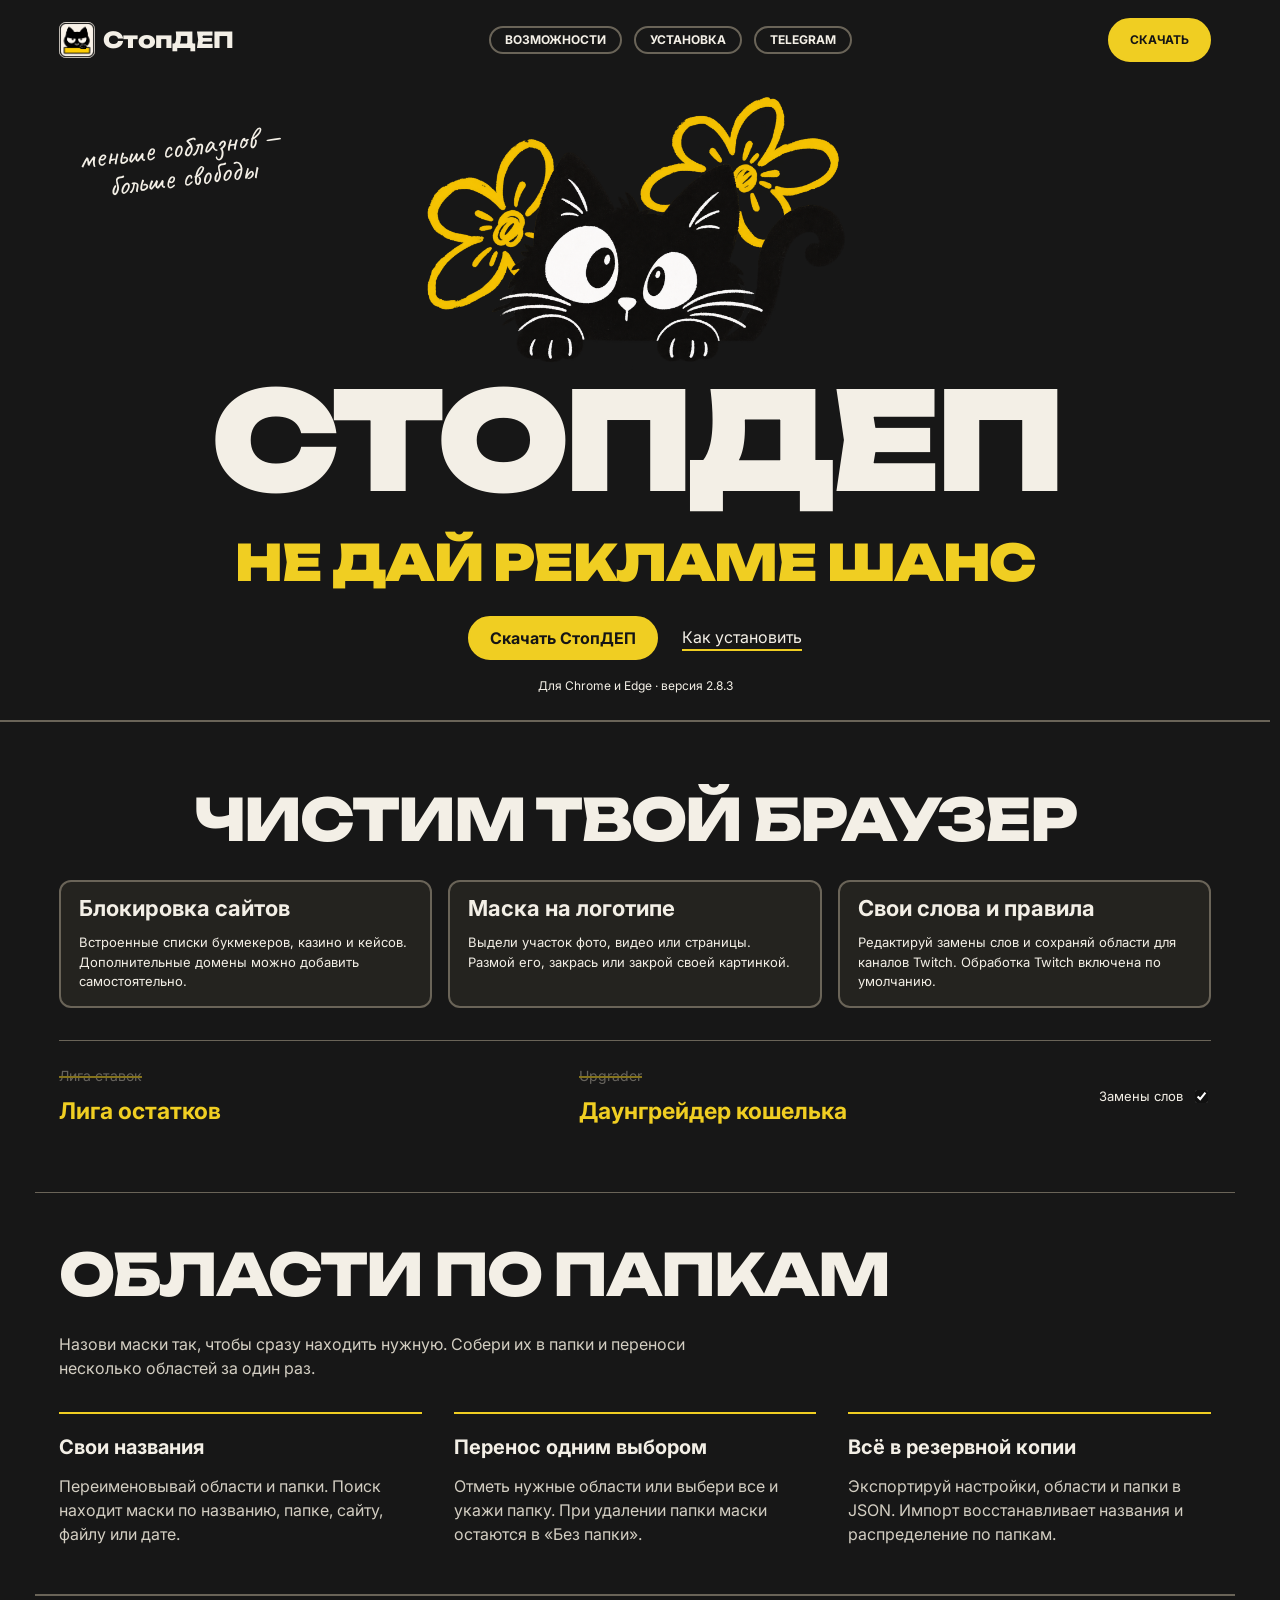
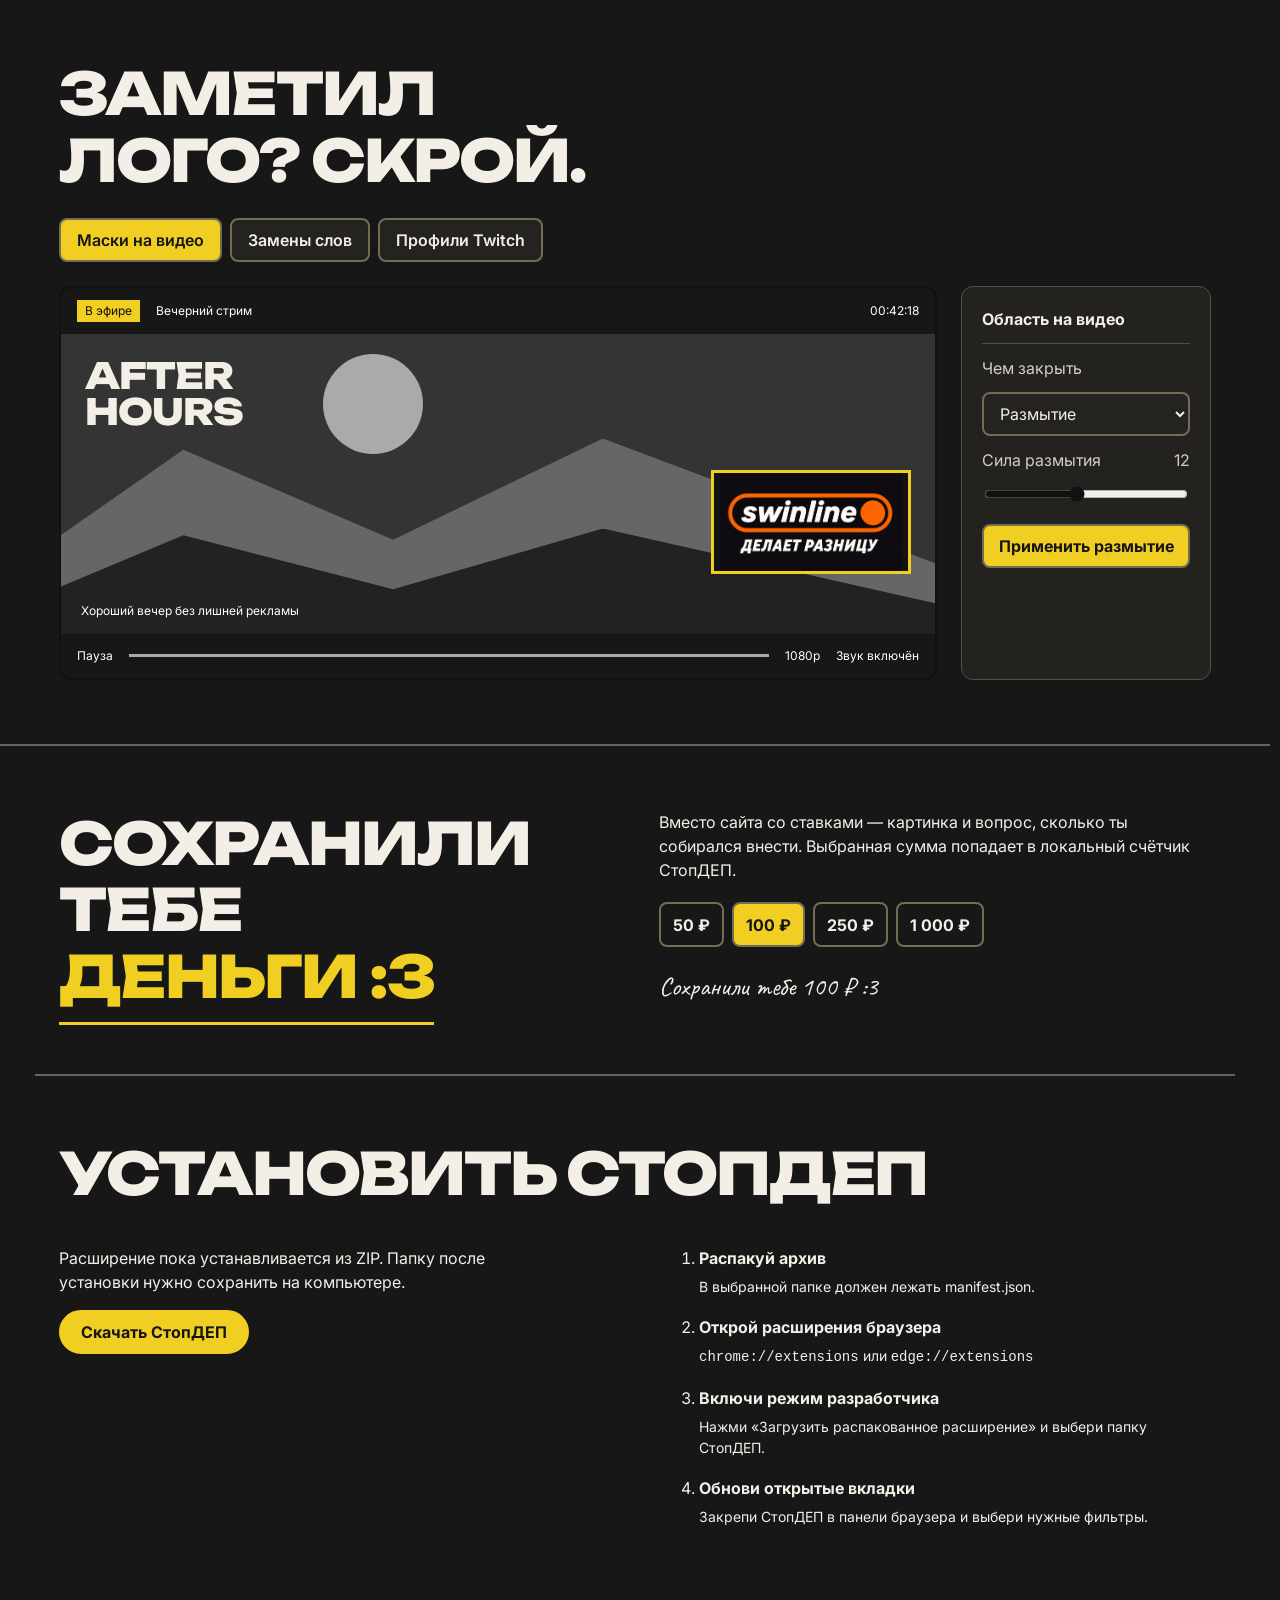
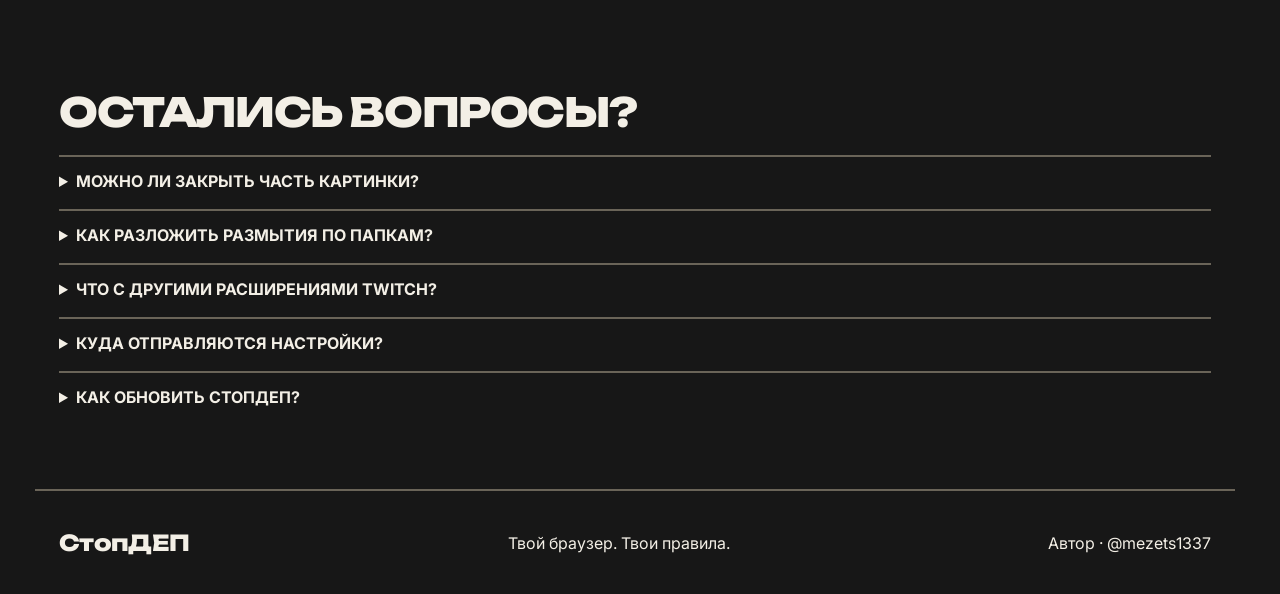
==== docs/index.html @ 5472a91a "Add files via upload" ====
<!doctype html><html lang="ru" data-type="software"><head><meta charset="utf-8"><meta name="viewport" content="width=device-width,initial-scale=1"><meta name="page-type" content="software"><meta name="site-kind" content="software"><meta name="description" content="СтопДЕП блокирует сайты букмекеров и казино, скрывает рекламу и позволяет закрыть логотип внутри фото или видео."><meta name="theme-color" content="#171717"><title>СтопДЕП — блокировка букмекеров, казино и рекламы</title><link rel="icon" href="icon.png"><link rel="stylesheet" href="style.css"><link href="https://fonts.googleapis.com/css2?family=Unbounded:wght@700;800;900&family=Caveat:wght@500;700&family=Inter:wght@400;500;600&display=swap" rel="stylesheet"><link rel="stylesheet" href="enhancements.css"><meta name="robots" content="index,follow,max-image-preview:large"><meta property="og:type" content="website"><meta property="og:locale" content="ru_RU"><meta property="og:title" content="СтопДЕП — убери букмекеров из браузера"><meta property="og:description" content="Блокировка сайтов казино и кейсов, маски на рекламе и замены слов. Расширение для Chrome и Edge."><meta name="twitter:card" content="summary"><meta name="twitter:title" content="СтопДЕП"><meta name="twitter:description" content="Блокировка азартных сайтов и рекламы в браузере"></head><body>
<a class="skip" href="#main">К содержимому</a><header class="wrap"><a class="brand" href="#"><img src="icon.png" width="36" height="36" alt="">СтопДЕП</a><nav aria-label="Навигация"><a href="#features">Возможности</a><a href="#install">Установка</a><a href="https://t.me/mezets1337">Telegram</a></nav><a class="button small" href="StopDEP.zip" download>Скачать</a></header>
<main id="main"><section class="hero wrap" data-enter><div class="hand-note">меньше соблазнов —<br>больше свободы</div><img class="cat-art" src="cat.png" alt="Чёрный кот с жёлтыми цветами" width="480" height="290"><div class="hero-copy"><h1>СтопДЕП<span>Не дай рекламе шанс</span></h1><p>Букмекеры, казино и кейсы. СтопДЕП блокирует сайты и помогает закрыть рекламу там, где ты смотришь и читаешь.</p><div class="actions"><a class="button" href="StopDEP.zip" download>Скачать СтопДЕП</a><a class="text-link" href="#install">Как установить</a></div><small>Для Chrome и Edge · версия 2.8.3</small></div><div class="demo"><div class="browser-bar"><span></span><span></span><span></span><p>Твой браузер</p></div><div class="demo-content"><div class="demo-nav">Трансляция <span>Чат</span></div><div class="stream"><div class="play-scene"><span class="live">В эфире</span><div class="scene-type">ТВОЙ<br>СТРИМ.</div><button id="ad" class="ad" aria-label="Закрыть рекламный логотип"><span>BET</span><small>Бонус к депозиту</small></button><div class="mask" id="mask" hidden>Закрыто СтопДЕП</div></div></div><div class="demo-tools"><span id="demoStatus" role="status">Нажми на рекламу в примере</span><button id="reset">Сбросить</button></div><div class="extension"><img src="icon.png" alt="" width="28" height="28"><div><b>СтопДЕП</b><small>Фото, видео и страницы</small></div><span class="enabled">Включён</span></div></div></div></section>
<section id="features" class="features"><div class="wrap"><h2>Чистим твой браузер</h2><div class="feature-layout"><div class="feature-visual"><div class="replace-line"><s>Лига ставок</s><strong>Лига остатков</strong></div><div class="replace-line"><s>Upgrader</s><strong>Даунгрейдер кошелька</strong></div><label class="toggle-row">Замены слов <input type="checkbox" id="wordToggle" checked aria-label="Включить пример замен"></label></div><div class="feature-list"><article><h3>Блокировка сайтов</h3><p>Встроенные списки букмекеров, казино и кейсов. Дополнительные домены можно добавить самостоятельно.</p></article><article><h3>Маска на логотипе</h3><p>Выдели участок фото, видео или страницы. Размой его, закрась или закрой своей картинкой.</p></article><article><h3>Свои слова и правила</h3><p>Редактируй замены слов и сохраняй области для каналов Twitch. Обработка Twitch включена по умолчанию.</p></article></div></div></div></section>
<section class="area-organization wrap"><h2>Области по папкам</h2><p class="organization-intro">Назови маски так, чтобы сразу находить нужную. Собери их в папки и переноси несколько областей за один раз.</p><div class="organization-grid"><article><h3>Свои названия</h3><p>Переименовывай области и папки. Поиск находит маски по названию, папке, сайту, файлу или дате.</p></article><article><h3>Перенос одним выбором</h3><p>Отметь нужные области или выбери все и укажи папку. При удалении папки маски остаются в «Без папки».</p></article><article><h3>Всё в резервной копии</h3><p>Экспортируй настройки, области и папки в JSON. Импорт восстанавливает названия и распределение по папкам.</p></article></div></section>
<section id="try" class="playground wrap"><h2>Заметил лого? Скрой.</h2><div class="play-tabs" aria-label="Демонстрации"><button data-view="area" aria-pressed="true">Маски на видео</button><button data-view="words" aria-pressed="false">Замены слов</button><button data-view="profiles" aria-pressed="false">Профили Twitch</button></div><div id="areaView" class="play-view"><div class="studio"><div class="player-shell"><div class="player-top"><span class="live">В эфире</span><span>Вечерний стрим</span><span class="player-clock">00:42:18</span></div><div class="sample-video"><div class="game-scene"><div class="game-sun"></div><div class="game-ridge"></div><div class="game-ridge near"></div><span class="game-title">AFTER<br>HOURS</span></div><div id="sampleSponsor" aria-label="Пример рекламного баннера"></div><div class="video-caption">Хороший вечер без лишней рекламы</div></div><div class="player-bottom"><span>Пауза</span><div></div><span>1080p</span><span>Звук включён</span></div></div><aside class="mask-panel"><div class="panel-heading"><img src="icon.png" width="28" height="28" alt=""><strong>Область на видео</strong></div><label for="maskMode">Чем закрыть</label><select id="maskMode"><option value="blur">Размытие</option><option value="solid">Заливка</option><option value="image">Картинка СтопДЕП</option></select><label class="power-label" for="blurPower">Сила размытия<output id="powerNumber">12</output></label><input id="blurPower" type="range" min="2" max="24" value="12"><button id="applyMask" type="button">Применить размытие</button></aside></div></div><div id="wordsView" class="play-view" hidden><div class="word-editor"><img class="side-pet side-cat" src="wet-cat.png" alt="" loading="lazy"><div><label for="wordInput">Текст на странице</label><textarea id="wordInput" rows="4">Лига ставок и Upgrader предлагают бонус к депозиту.</textarea></div><div><label for="wordResult">После включения СтопДЕП</label><output id="wordResult"></output></div></div></div><div id="profilesView" class="play-view" hidden><div class="profile-layout"><img class="side-pet side-dog" src="suit-dog.png" alt="" loading="lazy"><div><p class="profile-label">Выбери канал</p><div class="channel-buttons"><button data-channel="one" aria-pressed="true"><img class="avatar" src="bu5terenko.png" alt=""><span>bu5terenko<small>Реклама слева</small></span></button><button data-channel="two" aria-pressed="false"><img class="avatar second" src="sasich.png" alt=""><span>sasich<small>Реклама справа</small></span></button></div><label class="profile-toggle">Закрывать рекламу<input id="profileEnabled" type="checkbox"></label><p id="profileFeedback" role="status"></p></div><div class="profile-player"><div class="player-top"><span class="live">В эфире</span><strong id="profileName">bu5terenko</strong></div><div class="profile-scene"><div class="game-scene"><div class="game-sun"></div><div class="game-ridge"></div><div class="game-ridge near"></div></div><div id="profileAd" aria-label="Пример рекламного баннера"></div><span id="profileCover">Закрыто СтопДЕП</span></div></div></div></div></section><section class="statement"><div class="wrap"><h2>Сохранили тебе<br><span>деньги :3</span></h2><p>Вместо сайта со ставками — картинка и вопрос, сколько ты собирался внести. Выбранная сумма попадает в локальный счётчик СтопДЕП.</p><div class="amounts" aria-label="Пример суммы"><button data-amount="50">50 ₽</button><button data-amount="100">100 ₽</button><button data-amount="250">250 ₽</button><button data-amount="1000">1 000 ₽</button></div><output id="amountOutput" aria-live="polite">Попробуй выбрать сумму</output></div></section>
<section id="install" class="install wrap"><h2>Установить СтопДЕП</h2><div class="install-grid"><div><p>Расширение пока устанавливается из ZIP. Папку после установки нужно сохранить на компьютере.</p><a class="button" href="StopDEP.zip" download>Скачать СтопДЕП</a></div><ol><li><strong>Распакуй архив</strong><p>В выбранной папке должен лежать manifest.json.</p></li><li><strong>Открой расширения браузера</strong><p><code>chrome://extensions</code> или <code>edge://extensions</code></p></li><li><strong>Включи режим разработчика</strong><p>Нажми «Загрузить распакованное расширение» и выбери папку СтопДЕП.</p></li><li><strong>Обнови открытые вкладки</strong><p>Закрепи СтопДЕП в панели браузера и выбери нужные фильтры.</p></li></ol></div></section>
<section class="faq wrap"><h2>Остались вопросы?</h2><details><summary>Можно ли закрыть часть картинки?</summary><p>Да. Выбери файл в «Загруженных изображениях» или выдели область прямо на странице.</p></details><details><summary>Как разложить размытия по папкам?</summary><p>Во вкладке «Области» создай папку. Отметь маски и выбери её в «Переместить выбранные…». Для одной области можно выбрать папку прямо в её карточке. Названия областей редактируются там же.</p></details><details><summary>Что с другими расширениями Twitch?</summary><p>Обработка Twitch включена по умолчанию. Если ты уже отключал её, твой выбор сохранится. Переключатель находится в настройках. Для поиска конфликтов есть диагностика.</p></details><details><summary>Куда отправляются настройки?</summary><p>Маски и параметры хранятся в профиле браузера. Картинки на странице блокировки загружаются из Pinterest и зависят от его доступности.</p></details><details><summary>Как обновить СтопДЕП?</summary><p>Замени файлы в той же папке, нажми «Обновить» на карточке расширения и перезагрузи вкладки.</p></details></section></main><footer class="wrap"><a class="brand" href="#">СтопДЕП</a><p>Твой браузер. Твои правила.</p><a href="https://t.me/mezets1337">Автор · @mezets1337</a></footer><script src="main.js"></script><script src="enhancements.js"></script><script src="entrance.js"></script></body></html>
---- docs/style.css ----
:root{--paper:#f6f3ed;--black:#111;--yellow:#f5ce00}*{box-sizing:border-box}html{scroll-behavior:smooth}body{margin:0;background:var(--paper);color:var(--black);font:16px/1.5 Inter,Arial,sans-serif}.wrap{width:min(1160px,calc(100% - 64px));margin:auto}a{color:inherit;text-decoration:none}button,input,select,textarea{font:inherit}header{height:80px;display:flex;justify-content:space-between;align-items:center;gap:20px}.brand{font-size:25px;font-weight:900;display:flex;align-items:center;gap:8px}.brand img{display:none}.brand::before{content:"✳";font-size:36px}nav{display:flex;gap:12px}nav a,.small{border:2px solid #111;border-radius:40px;padding:3px 14px;text-transform:uppercase;font-size:12px;font-weight:700}.button{display:inline-flex;align-items:center;justify-content:center;min-height:44px;background:#111;color:var(--paper);padding:8px 20px;border:2px solid #111;border-radius:30px;font-weight:700}.button:hover{background:var(--yellow);color:#111}.hero{display:block;position:relative;text-align:center;padding:0 0 24px;min-height:0}.hero-copy{display:contents}.hero-copy>p{display:none}.hero h1{font:400 clamp(74px,14vw,174px)/.86 "Unbounded",sans-serif;letter-spacing:-.06em;margin:0;text-transform:uppercase}.hero h1 br{display:none}.hero h1 span{display:block;font-size:clamp(27px,5.4vw,66px);line-height:1.15;letter-spacing:-.05em;margin-top:8px}.cat-art{display:block;width:480px;max-width:70%;height:290px;object-fit:contain;margin:0 auto -8px}.hand-note{position:absolute;left:3%;top:52px;font-family:"Caveat",cursive;font-size:30px;line-height:1;transform:rotate(-7deg);width:220px}.hero .actions{display:flex;justify-content:center;gap:24px;align-items:center;margin:24px 0 12px}.hero small{font-size:12px}.text-link{border-bottom:2px solid #111}.demo{display:none}h2{font:400 clamp(36px,6vw,72px)/1 "Unbounded",sans-serif;letter-spacing:-.045em;margin:0;text-transform:uppercase}h3{margin:0 0 8px;font-size:22px}.features{border-top:2px solid #111;padding:32px 0 40px}.features h2{text-align:center}.features h2 br{display:none}.feature-layout{display:flex;flex-direction:column-reverse;gap:32px;margin-top:28px}.feature-list{display:flex;gap:16px;width:100%;justify-content:center}.feature-list article{border:2px solid #111;border-radius:12px;padding:10px 18px;flex:1;transform:rotate(-2deg)}.feature-list article:nth-child(2){transform:rotate(2deg)}.feature-list p{font-size:13px;margin:4px 0}.feature-visual{width:100%;display:flex;align-items:center;gap:24px;border-top:1px solid #111;padding-top:24px}.replace-line{display:flex;flex-direction:column;gap:8px;flex:1}.replace-line s{font-size:14px}.replace-line strong{font-size:23px;font-weight:700}.toggle-row{font-size:13px;display:flex;align-items:center;gap:8px}input{accent-color:#111}.playground{border-top:2px solid #111;padding-block:40px}.playground>h2{max-width:900px}.play-tabs{display:flex;gap:8px;margin:24px 0}.play-tabs button{border:2px solid #111;background:transparent;border-radius:8px;padding:8px 16px;min-height:44px;font-weight:600;cursor:pointer}.play-tabs button[aria-pressed=true]{background:var(--yellow)}.studio{display:grid;grid-template-columns:1fr 250px;gap:24px}.player-shell,.profile-player{border:2px solid #111;border-radius:12px;overflow:hidden;background:#171717;color:white}.player-top,.player-bottom{padding:12px 16px;display:flex;gap:16px;align-items:center;font-size:12px}.live{background:var(--yellow);color:#111;padding:2px 8px}.player-clock{margin-left:auto}.sample-video,.profile-scene{position:relative;isolation:isolate;height:300px;overflow:hidden;background:#555}.game-scene{position:absolute;inset:0;background:#343434;overflow:hidden}.game-sun{width:100px;height:100px;background:#aaa;position:absolute;left:30%;top:20px;border-radius:50%}.game-ridge{position:absolute;inset:35% -10% -10%;background:#666;clip-path:polygon(0 70%,20% 5%,40% 45%,60% 0,100% 70%,100% 100%,0 100%)}.game-ridge.near{inset:65% -10% -10%;background:#222}.game-title{position:absolute;left:24px;top:24px;font:36px/1 "Unbounded";color:white}.video-caption{position:absolute;bottom:14px;left:20px;font-size:12px}.sample-video #sampleSponsor{position:absolute;right:24px;bottom:60px;width:160px;height:76px;display:grid;place-content:center;text-align:center;background:#eee;color:#111;border:3px solid var(--yellow);font-size:25px;font-weight:700}.sample-video #sampleSponsor span,#profileAd span{display:block;font-size:10px}.sample-video #sampleSponsor.masked-blur{filter:blur(var(--power))}.sample-video #sampleSponsor.masked-solid{background:#171717;color:transparent}.sample-video #sampleSponsor.masked-image{background:#f6f3ed url('cat.png') center/contain no-repeat;color:transparent}.player-bottom div{height:3px;flex:1;background:#aaa}.mask-panel{display:flex;flex-direction:column;gap:12px;align-self:center}.panel-heading{display:flex;gap:8px;align-items:center}.panel-heading img{display:none}.mask-panel button,.mask-panel select,#channelDemo{border:2px solid #111;border-radius:8px;background:transparent;padding:8px 12px;min-height:44px}.mask-panel #applyMask{background:var(--yellow);font-weight:700}.power-label{display:flex;justify-content:space-between}#maskFeedback{font-size:12px}.word-editor,.profile-layout{display:grid;grid-template-columns:1fr 1fr;gap:32px}.word-editor textarea{display:block;width:100%;margin-top:12px;min-height:160px;background:transparent;border:2px solid #111;border-radius:8px;padding:16px}.word-editor output{display:block;font-size:26px;font-weight:600;padding-top:12px}.channel-buttons{display:grid;gap:8px}.channel-buttons button{display:flex;gap:12px;align-items:center;text-align:left;border:2px solid #111;background:transparent;border-radius:8px;padding:12px;cursor:pointer}.channel-buttons button[aria-pressed=true]{background:var(--yellow)}.channel-buttons small{display:block}.avatar{background:#111;color:white;padding:8px;border-radius:50%}.profile-toggle{display:flex;gap:16px;align-items:center;margin-top:16px}.profile-scene #profileCover,.profile-scene #profileAd{position:absolute;top:130px;left:24px;padding:16px;background:#eee;color:#111;width:150px;height:76px;display:grid;place-content:center;text-align:center;border:2px solid var(--yellow)}.profile-scene #profileCover.right,.profile-scene #profileAd.right{left:calc(100% - 174px)}.statement{padding:40px 0;border-top:2px solid #111}.statement .wrap{display:grid;grid-template-columns:1fr 1fr;gap:20px 48px}.statement h2{grid-row:span 3}.statement h2 span{text-decoration:underline;text-decoration-color:var(--yellow);text-decoration-thickness:8px;text-underline-offset:8px}.statement p{margin:0}.amounts{display:flex;gap:8px;flex-wrap:wrap}.amounts button{background:transparent;border:2px solid #111;border-radius:8px;padding:6px 12px;min-height:44px;font-weight:700;cursor:pointer}.amounts button[aria-pressed=true]{background:var(--yellow)}#amountOutput{font-family:"Caveat",cursive;font-size:26px}.install{padding-block:48px;border-top:2px solid #111}.install-grid{display:grid;grid-template-columns:1fr 1fr;gap:48px;margin-top:24px}.install-grid p{max-width:450px}.install-grid li{padding-bottom:12px}.install-grid li p{font-size:14px;margin:6px 0}.faq{padding:32px 0}.faq h2{margin-bottom:20px;font-size:36px}details{border-top:2px solid #111;padding:12px 0}summary{font-weight:700;text-transform:uppercase;cursor:pointer;min-height:28px}details p{max-width:780px}footer{border-top:2px solid #111;display:flex;align-items:center;justify-content:space-between;padding-block:24px;gap:16px}.skip{position:absolute;top:-100px;left:20px;background:#111;color:white;padding:12px;z-index:5}.skip:focus{top:12px}:focus-visible{outline:3px solid #ae7400;outline-offset:4px}[hidden]{display:none!important}a,button{transition:background-color .16s,transform .16s}button:hover{transform:translateY(-2px)}.cat-art{animation:cat-enter .65s ease-out}@keyframes cat-enter{from{transform:translateY(15px);opacity:.4}to{transform:none;opacity:1}}@media(max-width:760px){.wrap{width:calc(100% - 32px)}header{height:70px}.brand{font-size:20px}nav{display:none}.cat-art{height:210px;max-width:95%;width:350px}.hand-note{font-size:19px;left:0;top:18px;width:100px}.hero h1{font-size:16vw}.hero h1 span{font-size:6vw}.feature-list{flex-direction:column;gap:12px}.feature-list article{transform:none!important}.feature-visual{flex-wrap:wrap}.replace-line{min-width:42%}.replace-line strong{font-size:18px}.studio,.word-editor,.profile-layout,.install-grid,.statement .wrap{grid-template-columns:1fr}.statement h2{grid-row:auto}.mask-panel{display:grid;grid-template-columns:1fr 1fr}.mask-panel label,.mask-panel select,.mask-panel input,.panel-heading,#maskFeedback{grid-column:1/-1}.play-tabs{flex-wrap:wrap}.play-tabs button{flex:1;font-size:12px;padding:8px}.sample-video{height:270px}h2{font-size:39px}.statement .wrap{gap:24px}.install-grid{gap:20px}.profile-scene{height:240px}.hero .actions{gap:12px}.button{padding:8px 16px}footer{flex-direction:column;align-items:flex-start}footer p{margin:0}.hero small{display:block}}@media(prefers-reduced-motion:reduce){html{scroll-behavior:auto}*,*::before{animation:none!important;transition:none!important}}
.brand::before{content:none}.brand img{display:block;width:36px;height:36px;object-fit:contain;border-radius:7px}
.channel-buttons .avatar{width:48px;height:48px;object-fit:cover;padding:0;background:none;border-radius:50%;flex:none}
.channel-buttons button{min-height:82px}
.scroll-reveal{opacity:.15;transform:translateY(22px);transition:opacity .55s ease-out,transform .55s ease-out}
.scroll-reveal.arrived{opacity:1;transform:none}
details[open]{padding-bottom:20px}summary{transition:color .15s}summary:hover{color:#765b00}
.profile-scene #profileCover{background:#f6f3ed url('avatar-dog.jpg') center/cover no-repeat;color:transparent}
@media(prefers-reduced-motion:reduce){.scroll-reveal{opacity:1;transform:none}}
.sample-video #sampleSponsor{width:200px;height:104px;background: #131313 var(--banner,url("swinline.png")) center/contain no-repeat;color:transparent}
.sample-video #sampleSponsor.masked-solid{background:#171717}
.sample-video #sampleSponsor.masked-image{background:#f6f3ed url("wet-cat.png") center 35%/cover no-repeat}
.profile-scene #profileAd{background:#131313 url("sliv-battle.png") center/contain no-repeat;color:transparent}
.profile-scene #profileAd.right{background-image:url("liga.png")}
.profile-scene #profileCover{background:#f6f3ed url("suit-dog.png") center 30%/cover no-repeat;color:transparent}
.channel-buttons .avatar{object-position:center 30%}
#bannerChoice{width:100%}
@media(max-width:650px){.sample-video #sampleSponsor{width:170px;height:94px}.mask-panel label[for=bannerChoice],#bannerChoice{grid-column:1/-1}}
.profile-layout,.word-editor{position:relative}
.side-pet{position:absolute;pointer-events:none;width:110px;height:146px;object-fit:cover;border:2px solid #111;border-radius:10px;z-index:2}
.side-dog{right:-20px;bottom:-36px;transform:rotate(6deg)}
.side-cat{right:-16px;bottom:-32px;transform:rotate(-6deg)}
.profile-scene #profileAd{background:#131313 url("sliv-battle.png") center/contain no-repeat;color:transparent;width:190px}
.profile-scene #profileAd.right{background-image:url("liga.png");left:calc(100% - 214px)}
.profile-scene #profileCover{background:#111;color:#f6f3ed;width:190px}
.profile-scene #profileCover.right{left:calc(100% - 214px)}
.profile-layout{margin-bottom:44px}
@media(max-width:650px){.side-pet{width:72px;height:96px;right:8px;bottom:-40px}.profile-layout,.word-editor{margin-bottom:44px}}
.player-shell{align-self:start}.player-bottom{min-height:44px}.sample-video #sampleSponsor{background-image:url('swinline.png')}.mask-panel{align-self:start}
---- docs/enhancements.css ----
/* StopDEP: alignment, scrollbar and motion */
html{scrollbar-gutter:stable;scrollbar-width:thin;scrollbar-color:#d5b700 #161616}
:root{--paper:#171717;--black:#f3efe6;--yellow:#f0ce22}
body{background:var(--paper);color:var(--black)}
.wrap{width:100%;max-width:1200px;margin-inline:auto;padding-inline:24px}
header.wrap,footer.wrap{padding-inline:24px}
.studio,.profile-layout,.feature-layout,.install-grid{align-items:stretch}
.player-shell,.mask-panel{align-self:stretch}
.mask-panel{padding:20px;border:1px solid #555046;border-radius:12px;background:#23221e}
.mask-panel label{color:#d3cec2}
.mask-panel button,.mask-panel select,.play-tabs button,.channel-buttons button,.word-editor textarea{color:var(--black);background:#24231f;border-color:#756c55}
.mask-panel #applyMask{background:var(--yellow);color:#161616;font-weight:700}
.play-tabs button[aria-pressed=true],.channel-buttons button[aria-pressed=true]{color:#151515;background:var(--yellow)}
nav a,.small,.feature-list article,.features,.playground,.statement,.install,details,footer{border-color:#6a6458}
.brand,.hero h1,.game-title{color:var(--black)}
.button{background:var(--yellow);border-color:var(--yellow);color:#151515}
.hero h1 span{color:var(--yellow)}
.hero .text-link{border-color:var(--yellow)}
.features,.playground,.statement,.install,.faq{padding-block:64px}
.feature-list article{background:#24231f}
.replace-line strong,.word-editor output{color:var(--yellow)}
.replace-line s{position:relative;text-decoration:none!important;color:#b8b2a6;align-self:flex-start}
.replace-line s::after{content:"";position:absolute;left:0;right:0;top:52%;height:2px;background:var(--yellow);transform:scaleX(0);transform-origin:left;transition:transform .42s ease}
.words-ready .replace-line s::after{transform:scaleX(1)}
.words-disabled .replace-line s::after{transform:scaleX(0)}
.motion-enabled .replace-line strong{opacity:0;transform:translateY(8px);transition:opacity .4s ease .25s,transform .4s ease .25s}
.motion-enabled .words-ready .replace-line strong{opacity:1;transform:none}
.statement h2 span{color:var(--yellow);text-decoration-thickness:4px}
.amounts button{color:var(--black);border-color:#756c55}
.amounts button[aria-pressed=true]{background:var(--yellow);color:#151515}
#amountOutput{font-variant-numeric:tabular-nums;min-height:42px}
*::-webkit-scrollbar{width:8px;height:8px}
*::-webkit-scrollbar-track{background:#171717}
*::-webkit-scrollbar-thumb{background:#a59238;border-radius:999px;border:2px solid #171717}
*::-webkit-scrollbar-thumb:hover{background:#f0ce22}
.motion-enabled .motion-item{opacity:0;transform:translateY(24px);transition:opacity .6s cubic-bezier(.16,1,.3,1),transform .6s cubic-bezier(.16,1,.3,1);transition-delay:var(--stagger,0ms)}
.motion-enabled .motion-item.is-visible{opacity:1;transform:none}
.scroll-reveal{opacity:1;transform:none;transition:none}
.feature-visual{border-color:#6a6458}
.profile-label,.profile-toggle,.channel-buttons small{color:inherit}
#exportDemo{margin-top:auto}
details p{color:#d3cec2}
@media(max-width:650px){.wrap,header.wrap,footer.wrap{width:100%;padding-inline:20px}.studio{grid-template-columns:1fr}.mask-panel{display:flex}.features,.playground,.statement,.install,.faq{padding-block:40px}.hero{padding-bottom:32px}.feature-list article{color:#f3efe6}.play-view{min-height:0}}
@media(prefers-reduced-motion:reduce){html{scroll-behavior:auto}.motion-enabled .motion-item,.motion-enabled .replace-line strong{opacity:1;transform:none;transition:none}.replace-line s::after{transition:none}*,*::before{animation:none!important}}

.sample-video #sampleSponsor.masked-image{background:#f6f3ed url("replacement-photo.jpg") center/cover no-repeat!important;color:transparent}
.replace-line s{display:inline-block}
.replace-line strong{display:block;will-change:auto}
.words-ready .replace-line:nth-child(2) s::after{transition-delay:160ms}
.motion-enabled .words-ready .replace-line strong{transition:opacity .4s ease,transform .4s ease}
.mask-panel .panel-heading{padding-bottom:12px;border-bottom:1px solid #514d40}
.mask-panel #applyMask{margin-top:8px}
@media(prefers-reduced-motion:reduce){.replace-line strong{transform:none!important;clip-path:none!important}.replace-line s::after{transition:none!important}}

.profile-scene #profileCover,
.profile-scene #profileCover.right{
 background:#171717 url("replacement-photo.jpg") center/100% 100% no-repeat;
 color:transparent;
 border:2px solid var(--yellow);
}
.profile-scene #profileAd.right{
 background:#075d2b url("liga.png") center/100% 100% no-repeat;
}
/* Display lettering: Cyrillic and Latin share the same family. */
.brand{font-family:"Unbounded",Inter,sans-serif;font-weight:800;font-size:22px;letter-spacing:-.03em}
.hero h1{font-family:"Unbounded",Inter,sans-serif;font-weight:900;font-size:clamp(52px,11.3vw,136px);line-height:1.04;letter-spacing:-.04em}
.hero h1 span{font-size:clamp(22px,4.2vw,50px);line-height:1.2;letter-spacing:-.03em}
h2{font-family:"Unbounded",Inter,sans-serif;font-weight:800;font-size:clamp(30px,4.8vw,58px);line-height:1.15;letter-spacing:-.035em;text-wrap:balance;overflow-wrap:break-word}
.faq h2{font-size:clamp(28px,4vw,40px)}
.game-title,.scene-type{font-family:"Unbounded",Inter,sans-serif;font-weight:800;letter-spacing:-.03em}
@media(max-width:760px){.brand{font-size:17px}.hero h1{font-size:12.5vw}.hero h1 span{font-size:5.2vw}h2{font-size:clamp(27px,7vw,39px)}.game-title{font-size:29px}}

.display-de{display:inline-block;width:.92em;height:.73em;vertical-align:baseline;overflow:visible} 


/* Keep the authentic letter and give its descenders room. */
.brand{gap:8px;line-height:1.35}.hero h1{line-height:1.16}.hero h1 span{margin-top:12px}.statement h2 span{text-decoration:none;border-bottom:3px solid var(--yellow);padding-bottom:.17em;box-decoration-break:clone;-webkit-box-decoration-break:clone}

.area-organization{padding-block:48px;border-top:1px solid #6a6458}.organization-intro{max-width:65ch;margin:24px 0 32px;color:#d3cec2}.organization-grid{display:grid;grid-template-columns:repeat(3,minmax(0,1fr));gap:32px}.organization-grid article{border-top:2px solid var(--yellow);padding-top:18px}.organization-grid h3{margin:0 0 12px;font-size:20px}.organization-grid p{margin:0;color:#d3cec2}@media(max-width:760px){.organization-grid{grid-template-columns:1fr;gap:24px}.area-organization{padding-block:40px}}
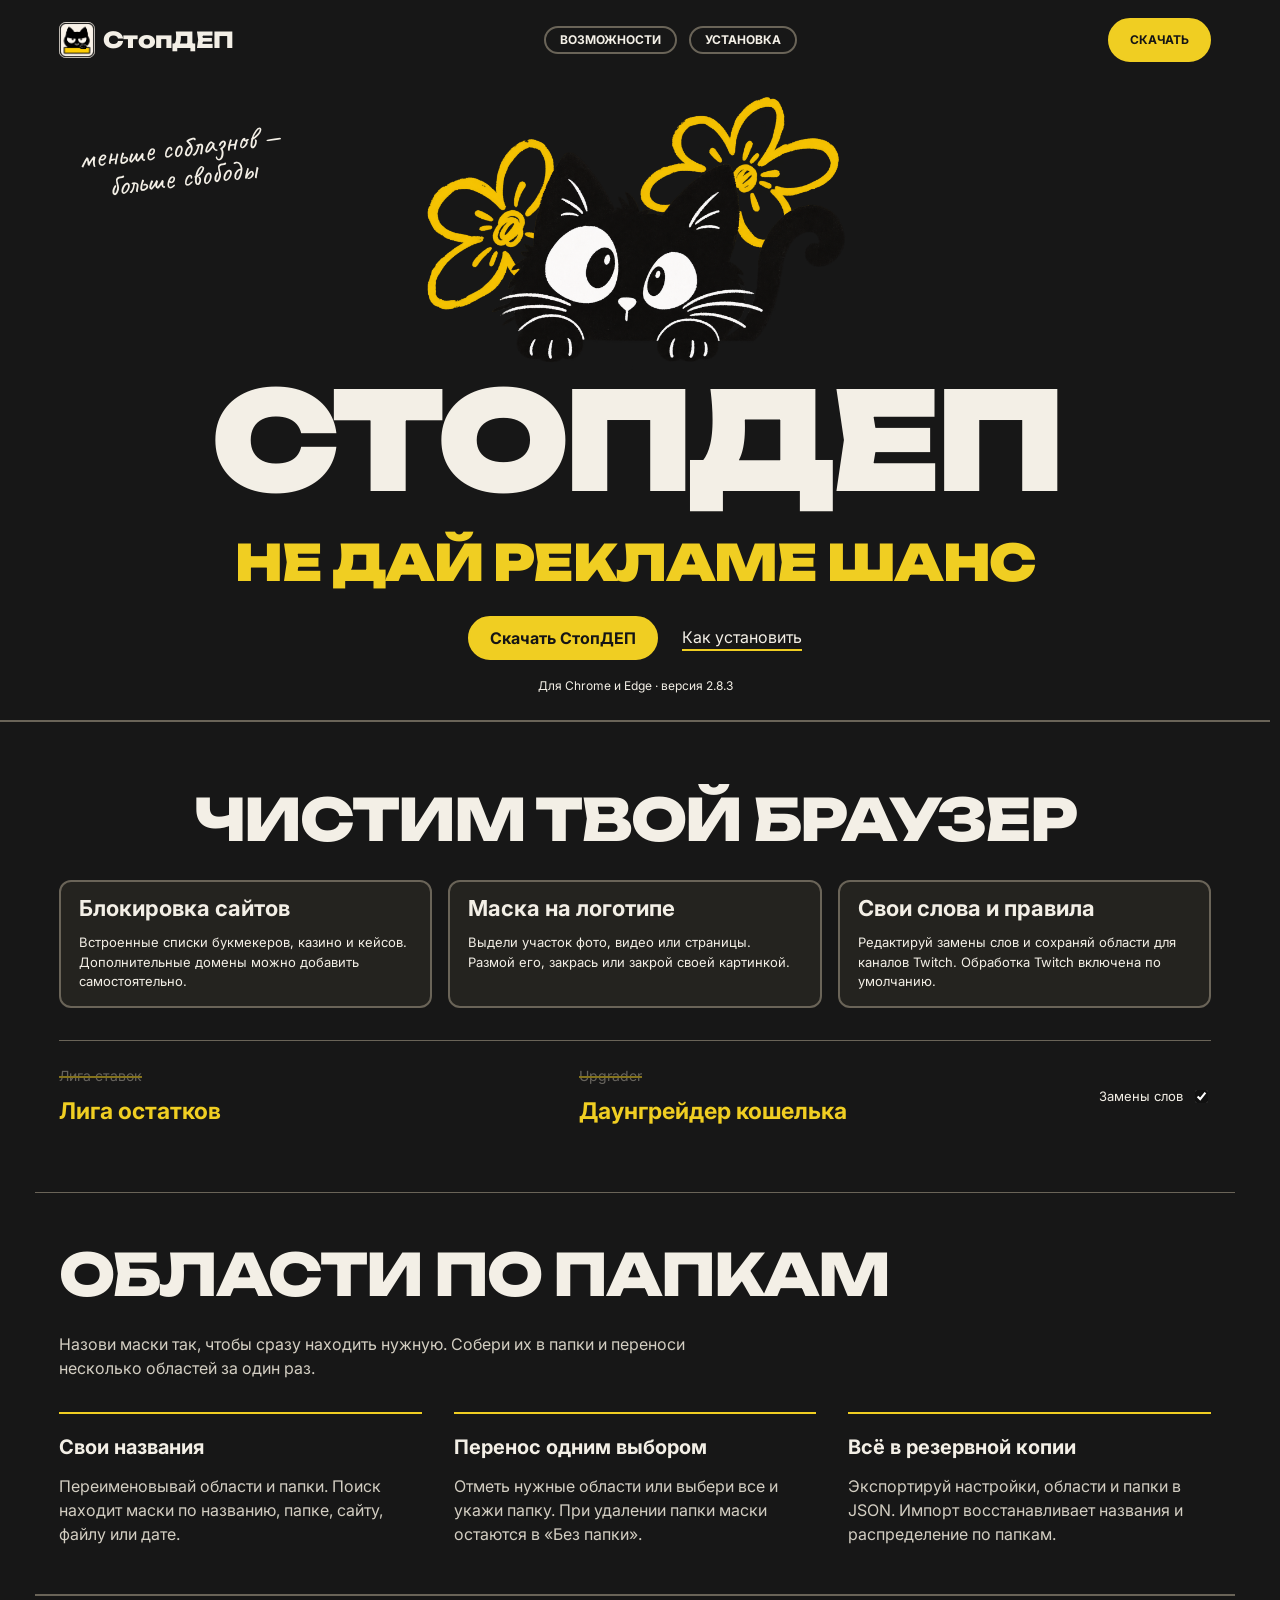
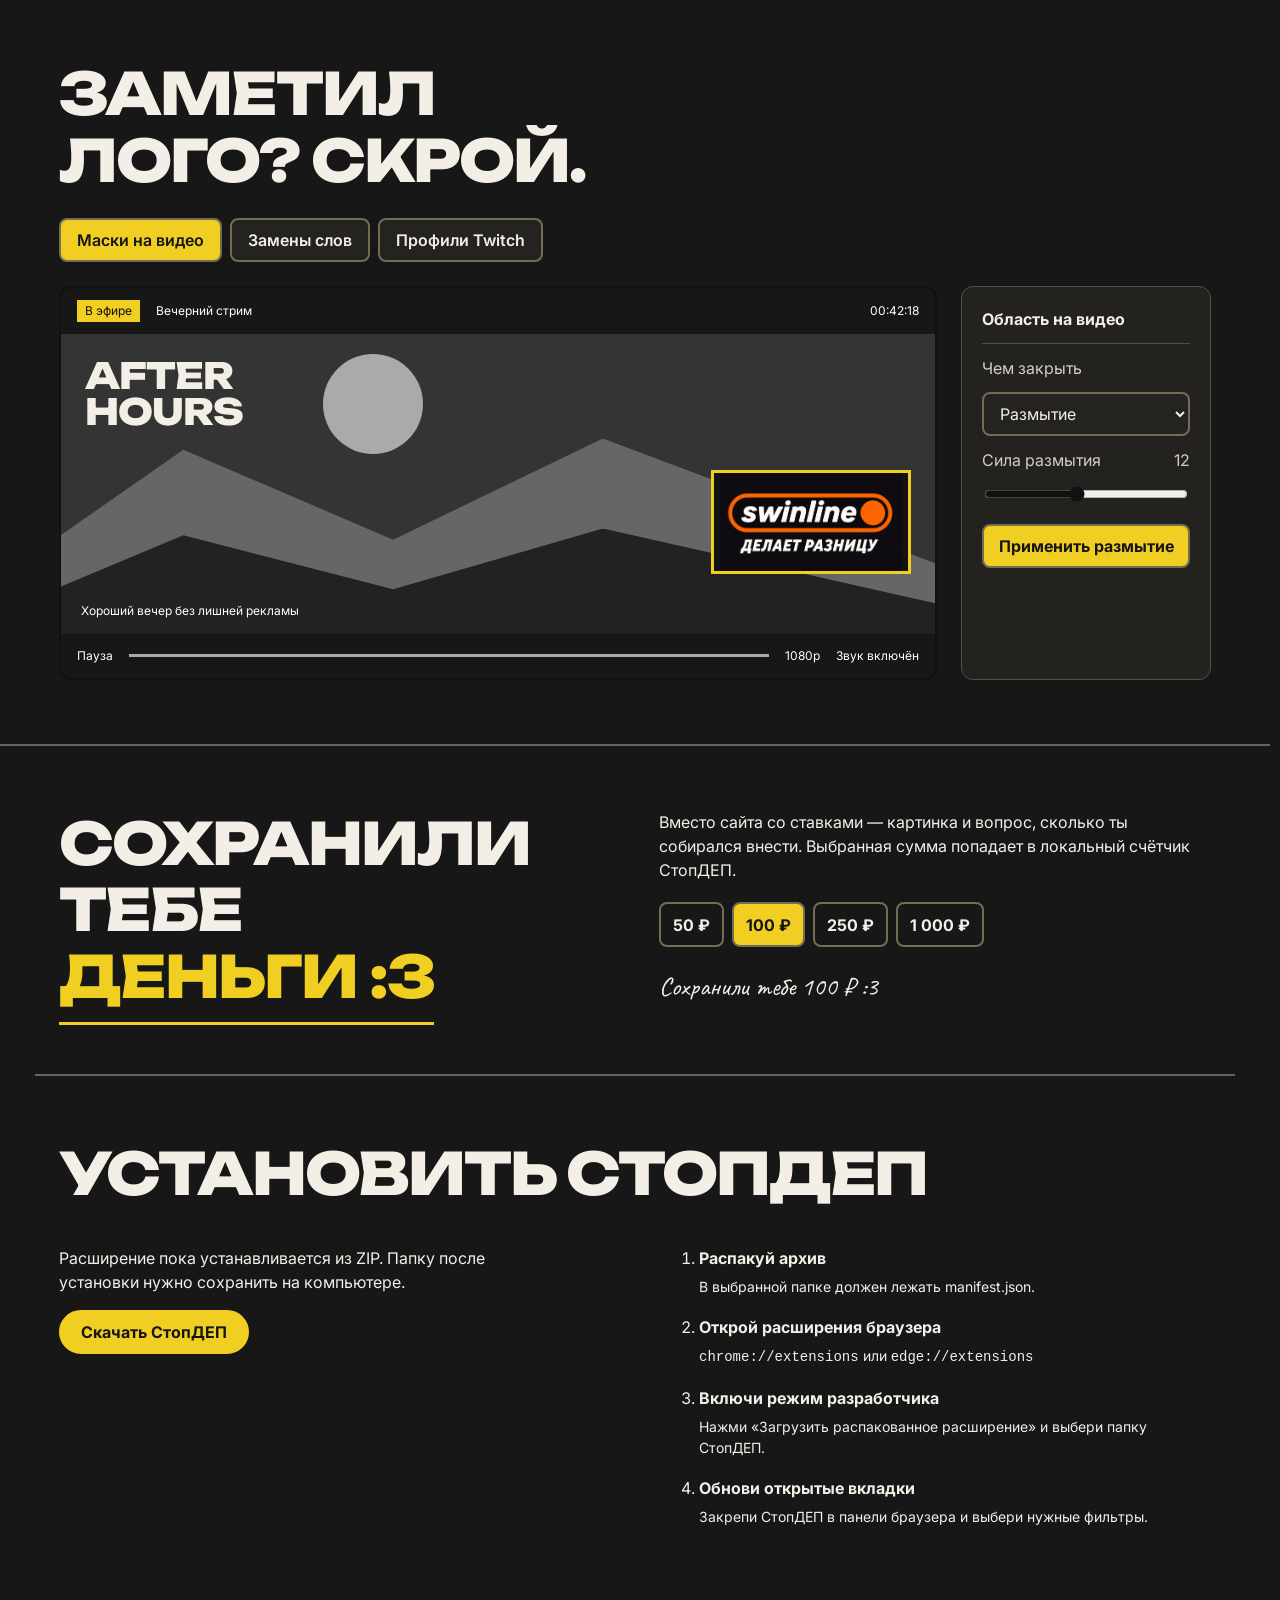
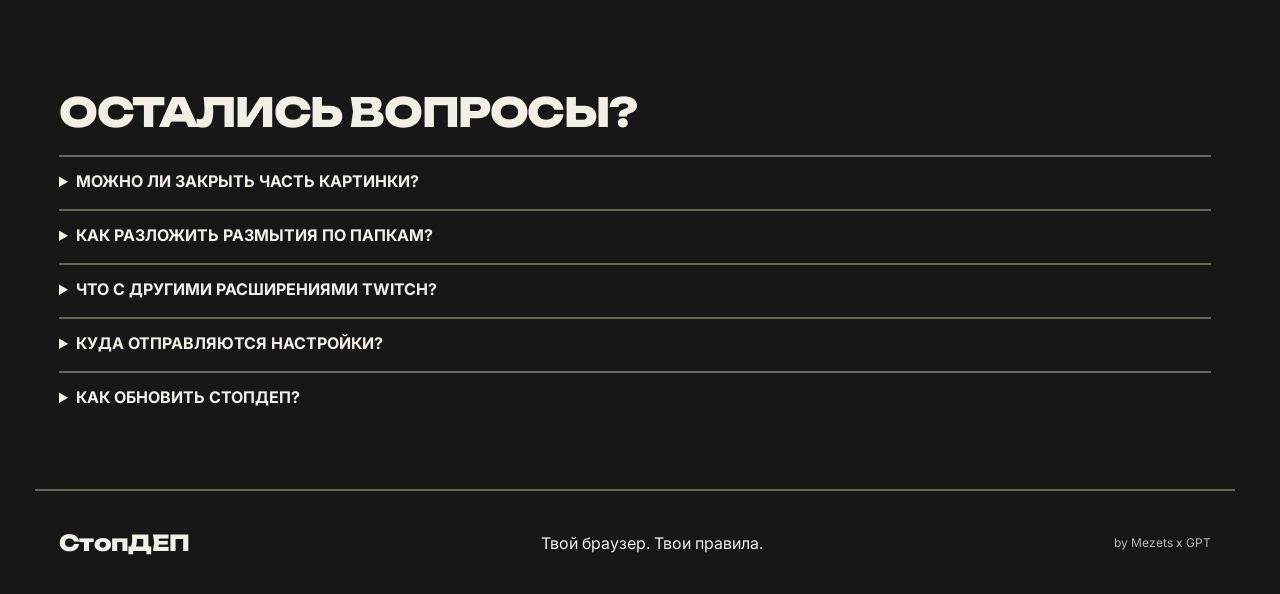
==== commit 37818ae2: "update" ====
--- a/docs/index.html
+++ b/docs/index.html
@@ -1,8 +1,375 @@
-<!doctype html><html lang="ru" data-type="software"><head><meta charset="utf-8"><meta name="viewport" content="width=device-width,initial-scale=1"><meta name="page-type" content="software"><meta name="site-kind" content="software"><meta name="description" content="СтопДЕП блокирует сайты букмекеров и казино, скрывает рекламу и позволяет закрыть логотип внутри фото или видео."><meta name="theme-color" content="#171717"><title>СтопДЕП — блокировка букмекеров, казино и рекламы</title><link rel="icon" href="icon.png"><link rel="stylesheet" href="style.css"><link href="https://fonts.googleapis.com/css2?family=Unbounded:wght@700;800;900&family=Caveat:wght@500;700&family=Inter:wght@400;500;600&display=swap" rel="stylesheet"><link rel="stylesheet" href="enhancements.css"><meta name="robots" content="index,follow,max-image-preview:large"><meta property="og:type" content="website"><meta property="og:locale" content="ru_RU"><meta property="og:title" content="СтопДЕП — убери букмекеров из браузера"><meta property="og:description" content="Блокировка сайтов казино и кейсов, маски на рекламе и замены слов. Расширение для Chrome и Edge."><meta name="twitter:card" content="summary"><meta name="twitter:title" content="СтопДЕП"><meta name="twitter:description" content="Блокировка азартных сайтов и рекламы в браузере"></head><body>
-<a class="skip" href="#main">К содержимому</a><header class="wrap"><a class="brand" href="#"><img src="icon.png" width="36" height="36" alt="">СтопДЕП</a><nav aria-label="Навигация"><a href="#features">Возможности</a><a href="#install">Установка</a><a href="https://t.me/mezets1337">Telegram</a></nav><a class="button small" href="StopDEP.zip" download>Скачать</a></header>
-<main id="main"><section class="hero wrap" data-enter><div class="hand-note">меньше соблазнов —<br>больше свободы</div><img class="cat-art" src="cat.png" alt="Чёрный кот с жёлтыми цветами" width="480" height="290"><div class="hero-copy"><h1>СтопДЕП<span>Не дай рекламе шанс</span></h1><p>Букмекеры, казино и кейсы. СтопДЕП блокирует сайты и помогает закрыть рекламу там, где ты смотришь и читаешь.</p><div class="actions"><a class="button" href="StopDEP.zip" download>Скачать СтопДЕП</a><a class="text-link" href="#install">Как установить</a></div><small>Для Chrome и Edge · версия 2.8.3</small></div><div class="demo"><div class="browser-bar"><span></span><span></span><span></span><p>Твой браузер</p></div><div class="demo-content"><div class="demo-nav">Трансляция <span>Чат</span></div><div class="stream"><div class="play-scene"><span class="live">В эфире</span><div class="scene-type">ТВОЙ<br>СТРИМ.</div><button id="ad" class="ad" aria-label="Закрыть рекламный логотип"><span>BET</span><small>Бонус к депозиту</small></button><div class="mask" id="mask" hidden>Закрыто СтопДЕП</div></div></div><div class="demo-tools"><span id="demoStatus" role="status">Нажми на рекламу в примере</span><button id="reset">Сбросить</button></div><div class="extension"><img src="icon.png" alt="" width="28" height="28"><div><b>СтопДЕП</b><small>Фото, видео и страницы</small></div><span class="enabled">Включён</span></div></div></div></section>
-<section id="features" class="features"><div class="wrap"><h2>Чистим твой браузер</h2><div class="feature-layout"><div class="feature-visual"><div class="replace-line"><s>Лига ставок</s><strong>Лига остатков</strong></div><div class="replace-line"><s>Upgrader</s><strong>Даунгрейдер кошелька</strong></div><label class="toggle-row">Замены слов <input type="checkbox" id="wordToggle" checked aria-label="Включить пример замен"></label></div><div class="feature-list"><article><h3>Блокировка сайтов</h3><p>Встроенные списки букмекеров, казино и кейсов. Дополнительные домены можно добавить самостоятельно.</p></article><article><h3>Маска на логотипе</h3><p>Выдели участок фото, видео или страницы. Размой его, закрась или закрой своей картинкой.</p></article><article><h3>Свои слова и правила</h3><p>Редактируй замены слов и сохраняй области для каналов Twitch. Обработка Twitch включена по умолчанию.</p></article></div></div></div></section>
-<section class="area-organization wrap"><h2>Области по папкам</h2><p class="organization-intro">Назови маски так, чтобы сразу находить нужную. Собери их в папки и переноси несколько областей за один раз.</p><div class="organization-grid"><article><h3>Свои названия</h3><p>Переименовывай области и папки. Поиск находит маски по названию, папке, сайту, файлу или дате.</p></article><article><h3>Перенос одним выбором</h3><p>Отметь нужные области или выбери все и укажи папку. При удалении папки маски остаются в «Без папки».</p></article><article><h3>Всё в резервной копии</h3><p>Экспортируй настройки, области и папки в JSON. Импорт восстанавливает названия и распределение по папкам.</p></article></div></section>
-<section id="try" class="playground wrap"><h2>Заметил лого? Скрой.</h2><div class="play-tabs" aria-label="Демонстрации"><button data-view="area" aria-pressed="true">Маски на видео</button><button data-view="words" aria-pressed="false">Замены слов</button><button data-view="profiles" aria-pressed="false">Профили Twitch</button></div><div id="areaView" class="play-view"><div class="studio"><div class="player-shell"><div class="player-top"><span class="live">В эфире</span><span>Вечерний стрим</span><span class="player-clock">00:42:18</span></div><div class="sample-video"><div class="game-scene"><div class="game-sun"></div><div class="game-ridge"></div><div class="game-ridge near"></div><span class="game-title">AFTER<br>HOURS</span></div><div id="sampleSponsor" aria-label="Пример рекламного баннера"></div><div class="video-caption">Хороший вечер без лишней рекламы</div></div><div class="player-bottom"><span>Пауза</span><div></div><span>1080p</span><span>Звук включён</span></div></div><aside class="mask-panel"><div class="panel-heading"><img src="icon.png" width="28" height="28" alt=""><strong>Область на видео</strong></div><label for="maskMode">Чем закрыть</label><select id="maskMode"><option value="blur">Размытие</option><option value="solid">Заливка</option><option value="image">Картинка СтопДЕП</option></select><label class="power-label" for="blurPower">Сила размытия<output id="powerNumber">12</output></label><input id="blurPower" type="range" min="2" max="24" value="12"><button id="applyMask" type="button">Применить размытие</button></aside></div></div><div id="wordsView" class="play-view" hidden><div class="word-editor"><img class="side-pet side-cat" src="wet-cat.png" alt="" loading="lazy"><div><label for="wordInput">Текст на странице</label><textarea id="wordInput" rows="4">Лига ставок и Upgrader предлагают бонус к депозиту.</textarea></div><div><label for="wordResult">После включения СтопДЕП</label><output id="wordResult"></output></div></div></div><div id="profilesView" class="play-view" hidden><div class="profile-layout"><img class="side-pet side-dog" src="suit-dog.png" alt="" loading="lazy"><div><p class="profile-label">Выбери канал</p><div class="channel-buttons"><button data-channel="one" aria-pressed="true"><img class="avatar" src="bu5terenko.png" alt=""><span>bu5terenko<small>Реклама слева</small></span></button><button data-channel="two" aria-pressed="false"><img class="avatar second" src="sasich.png" alt=""><span>sasich<small>Реклама справа</small></span></button></div><label class="profile-toggle">Закрывать рекламу<input id="profileEnabled" type="checkbox"></label><p id="profileFeedback" role="status"></p></div><div class="profile-player"><div class="player-top"><span class="live">В эфире</span><strong id="profileName">bu5terenko</strong></div><div class="profile-scene"><div class="game-scene"><div class="game-sun"></div><div class="game-ridge"></div><div class="game-ridge near"></div></div><div id="profileAd" aria-label="Пример рекламного баннера"></div><span id="profileCover">Закрыто СтопДЕП</span></div></div></div></div></section><section class="statement"><div class="wrap"><h2>Сохранили тебе<br><span>деньги :3</span></h2><p>Вместо сайта со ставками — картинка и вопрос, сколько ты собирался внести. Выбранная сумма попадает в локальный счётчик СтопДЕП.</p><div class="amounts" aria-label="Пример суммы"><button data-amount="50">50 ₽</button><button data-amount="100">100 ₽</button><button data-amount="250">250 ₽</button><button data-amount="1000">1 000 ₽</button></div><output id="amountOutput" aria-live="polite">Попробуй выбрать сумму</output></div></section>
-<section id="install" class="install wrap"><h2>Установить СтопДЕП</h2><div class="install-grid"><div><p>Расширение пока устанавливается из ZIP. Папку после установки нужно сохранить на компьютере.</p><a class="button" href="StopDEP.zip" download>Скачать СтопДЕП</a></div><ol><li><strong>Распакуй архив</strong><p>В выбранной папке должен лежать manifest.json.</p></li><li><strong>Открой расширения браузера</strong><p><code>chrome://extensions</code> или <code>edge://extensions</code></p></li><li><strong>Включи режим разработчика</strong><p>Нажми «Загрузить распакованное расширение» и выбери папку СтопДЕП.</p></li><li><strong>Обнови открытые вкладки</strong><p>Закрепи СтопДЕП в панели браузера и выбери нужные фильтры.</p></li></ol></div></section>
-<section class="faq wrap"><h2>Остались вопросы?</h2><details><summary>Можно ли закрыть часть картинки?</summary><p>Да. Выбери файл в «Загруженных изображениях» или выдели область прямо на странице.</p></details><details><summary>Как разложить размытия по папкам?</summary><p>Во вкладке «Области» создай папку. Отметь маски и выбери её в «Переместить выбранные…». Для одной области можно выбрать папку прямо в её карточке. Названия областей редактируются там же.</p></details><details><summary>Что с другими расширениями Twitch?</summary><p>Обработка Twitch включена по умолчанию. Если ты уже отключал её, твой выбор сохранится. Переключатель находится в настройках. Для поиска конфликтов есть диагностика.</p></details><details><summary>Куда отправляются настройки?</summary><p>Маски и параметры хранятся в профиле браузера. Картинки на странице блокировки загружаются из Pinterest и зависят от его доступности.</p></details><details><summary>Как обновить СтопДЕП?</summary><p>Замени файлы в той же папке, нажми «Обновить» на карточке расширения и перезагрузи вкладки.</p></details></section></main><footer class="wrap"><a class="brand" href="#">СтопДЕП</a><p>Твой браузер. Твои правила.</p><a href="https://t.me/mezets1337">Автор · @mezets1337</a></footer><script src="main.js"></script><script src="enhancements.js"></script><script src="entrance.js"></script></body></html>+<!DOCTYPE html>
+<html lang="ru" data-type="software">
+  <head>
+    <meta charset="utf-8" />
+    <meta name="viewport" content="width=device-width,initial-scale=1" />
+    <meta name="page-type" content="software" />
+    <meta name="site-kind" content="software" />
+    <meta
+      name="description"
+      content="СтопДЕП блокирует сайты букмекеров и казино, скрывает рекламу и позволяет закрыть логотип внутри фото или видео."
+    />
+    <meta name="theme-color" content="#171717" />
+    <title>СтопДЕП — блокировка букмекеров, казино и рекламы</title>
+    <link rel="icon" href="icon.png" />
+    <link rel="stylesheet" href="style.css" />
+    <link
+      href="https://fonts.googleapis.com/css2?family=Unbounded:wght@700;800;900&family=Caveat:wght@500;700&family=Inter:wght@400;500;600&display=swap"
+      rel="stylesheet"
+    />
+    <link rel="stylesheet" href="enhancements.css" />
+    <meta name="robots" content="index,follow,max-image-preview:large" />
+    <meta property="og:type" content="website" />
+    <meta property="og:locale" content="ru_RU" />
+    <meta property="og:title" content="СтопДЕП — убери букмекеров из браузера" />
+    <meta
+      property="og:description"
+      content="Блокировка сайтов казино и кейсов, маски на рекламе и замены слов. Расширение для Chrome и Edge."
+    />
+    <meta name="twitter:card" content="summary" />
+    <meta name="twitter:title" content="СтопДЕП" />
+    <meta
+      name="twitter:description"
+      content="Блокировка азартных сайтов и рекламы в браузере"
+    />
+  </head>
+  <body>
+    <a class="skip" href="#main">К содержимому</a>
+    <header class="wrap">
+      <a class="brand" href="#"
+        ><img src="icon.png" width="36" height="36" alt="" />СтопДЕП</a
+      >
+      <nav aria-label="Навигация">
+        <a href="#features">Возможности</a><a href="#install">Установка</a>
+      </nav>
+      <a class="button small" href="StopDEP.zip" download>Скачать</a>
+    </header>
+    <main id="main">
+      <section class="hero wrap" data-enter>
+        <div class="hand-note">меньше соблазнов —<br />больше свободы</div>
+        <img
+          class="cat-art"
+          src="cat.png"
+          alt="Чёрный кот с жёлтыми цветами"
+          width="480"
+          height="290"
+        />
+        <div class="hero-copy">
+          <h1>СтопДЕП<span>Не дай рекламе шанс</span></h1>
+          <p>
+            Букмекеры, казино и кейсы. СтопДЕП блокирует сайты и помогает закрыть рекламу
+            там, где ты смотришь и читаешь.
+          </p>
+          <div class="actions">
+            <a class="button" href="StopDEP.zip" download>Скачать СтопДЕП</a
+            ><a class="text-link" href="#install">Как установить</a>
+          </div>
+          <small>Для Chrome и Edge · версия 2.8.3</small>
+        </div>
+        <div class="demo">
+          <div class="browser-bar">
+            <span></span><span></span><span></span>
+            <p>Твой браузер</p>
+          </div>
+          <div class="demo-content">
+            <div class="demo-nav">Трансляция <span>Чат</span></div>
+            <div class="stream">
+              <div class="play-scene">
+                <span class="live">В эфире</span>
+                <div class="scene-type">ТВОЙ<br />СТРИМ.</div>
+                <button id="ad" class="ad" aria-label="Закрыть рекламный логотип">
+                  <span>BET</span><small>Бонус к депозиту</small>
+                </button>
+                <div class="mask" id="mask" hidden>Закрыто СтопДЕП</div>
+              </div>
+            </div>
+            <div class="demo-tools">
+              <span id="demoStatus" role="status">Нажми на рекламу в примере</span
+              ><button id="reset">Сбросить</button>
+            </div>
+            <div class="extension">
+              <img src="icon.png" alt="" width="28" height="28" />
+              <div><b>СтопДЕП</b><small>Фото, видео и страницы</small></div>
+              <span class="enabled">Включён</span>
+            </div>
+          </div>
+        </div>
+      </section>
+      <section id="features" class="features">
+        <div class="wrap">
+          <h2>Чистим твой браузер</h2>
+          <div class="feature-layout">
+            <div class="feature-visual">
+              <div class="replace-line">
+                <s>Лига ставок</s><strong>Лига остатков</strong>
+              </div>
+              <div class="replace-line">
+                <s>Upgrader</s><strong>Даунгрейдер кошелька</strong>
+              </div>
+              <label class="toggle-row"
+                >Замены слов
+                <input
+                  type="checkbox"
+                  id="wordToggle"
+                  checked
+                  aria-label="Включить пример замен"
+              /></label>
+            </div>
+            <div class="feature-list">
+              <article>
+                <h3>Блокировка сайтов</h3>
+                <p>
+                  Встроенные списки букмекеров, казино и кейсов. Дополнительные домены
+                  можно добавить самостоятельно.
+                </p>
+              </article>
+              <article>
+                <h3>Маска на логотипе</h3>
+                <p>
+                  Выдели участок фото, видео или страницы. Размой его, закрась или закрой
+                  своей картинкой.
+                </p>
+              </article>
+              <article>
+                <h3>Свои слова и правила</h3>
+                <p>
+                  Редактируй замены слов и сохраняй области для каналов Twitch. Обработка
+                  Twitch включена по умолчанию.
+                </p>
+              </article>
+            </div>
+          </div>
+        </div>
+      </section>
+      <section class="area-organization wrap">
+        <h2>Области по папкам</h2>
+        <p class="organization-intro">
+          Назови маски так, чтобы сразу находить нужную. Собери их в папки и переноси
+          несколько областей за один раз.
+        </p>
+        <div class="organization-grid">
+          <article>
+            <h3>Свои названия</h3>
+            <p>
+              Переименовывай области и папки. Поиск находит маски по названию, папке,
+              сайту, файлу или дате.
+            </p>
+          </article>
+          <article>
+            <h3>Перенос одним выбором</h3>
+            <p>
+              Отметь нужные области или выбери все и укажи папку. При удалении папки маски
+              остаются в «Без папки».
+            </p>
+          </article>
+          <article>
+            <h3>Всё в резервной копии</h3>
+            <p>
+              Экспортируй настройки, области и папки в JSON. Импорт восстанавливает
+              названия и распределение по папкам.
+            </p>
+          </article>
+        </div>
+      </section>
+      <section id="try" class="playground wrap">
+        <h2>Заметил лого? Скрой.</h2>
+        <div class="play-tabs" aria-label="Демонстрации">
+          <button data-view="area" aria-pressed="true">Маски на видео</button
+          ><button data-view="words" aria-pressed="false">Замены слов</button
+          ><button data-view="profiles" aria-pressed="false">Профили Twitch</button>
+        </div>
+        <div id="areaView" class="play-view">
+          <div class="studio">
+            <div class="player-shell">
+              <div class="player-top">
+                <span class="live">В эфире</span><span>Вечерний стрим</span
+                ><span class="player-clock">00:42:18</span>
+              </div>
+              <div class="sample-video">
+                <div class="game-scene">
+                  <div class="game-sun"></div>
+                  <div class="game-ridge"></div>
+                  <div class="game-ridge near"></div>
+                  <span class="game-title">AFTER<br />HOURS</span>
+                </div>
+                <div id="sampleSponsor" aria-label="Пример рекламного баннера"></div>
+                <div class="video-caption">Хороший вечер без лишней рекламы</div>
+              </div>
+              <div class="player-bottom">
+                <span>Пауза</span>
+                <div></div>
+                <span>1080p</span><span>Звук включён</span>
+              </div>
+            </div>
+            <aside class="mask-panel">
+              <div class="panel-heading">
+                <img src="icon.png" width="28" height="28" alt="" /><strong
+                  >Область на видео</strong
+                >
+              </div>
+              <label for="maskMode">Чем закрыть</label
+              ><select id="maskMode">
+                <option value="blur">Размытие</option>
+                <option value="solid">Заливка</option>
+                <option value="image">Картинка СтопДЕП</option></select
+              ><label class="power-label" for="blurPower"
+                >Сила размытия<output id="powerNumber">12</output></label
+              ><input id="blurPower" type="range" min="2" max="24" value="12" /><button
+                id="applyMask"
+                type="button"
+              >
+                Применить размытие
+              </button>
+            </aside>
+          </div>
+        </div>
+        <div id="wordsView" class="play-view" hidden>
+          <div class="word-editor">
+            <img class="side-pet side-cat" src="wet-cat.png" alt="" loading="lazy" />
+            <div>
+              <label for="wordInput">Текст на странице</label
+              ><textarea id="wordInput" rows="4">
+Лига ставок и Upgrader предлагают бонус к депозиту.</textarea
+              >
+            </div>
+            <div>
+              <label for="wordResult">После включения СтопДЕП</label
+              ><output id="wordResult"></output>
+            </div>
+          </div>
+        </div>
+        <div id="profilesView" class="play-view" hidden>
+          <div class="profile-layout">
+            <img class="side-pet side-dog" src="suit-dog.png" alt="" loading="lazy" />
+            <div>
+              <p class="profile-label">Выбери канал</p>
+              <div class="channel-buttons">
+                <button data-channel="one" aria-pressed="true">
+                  <img class="avatar" src="bu5terenko.png" alt="" /><span
+                    >bu5terenko<small>Реклама слева</small></span
+                  ></button
+                ><button data-channel="two" aria-pressed="false">
+                  <img class="avatar second" src="sasich.png" alt="" /><span
+                    >sasich<small>Реклама справа</small></span
+                  >
+                </button>
+              </div>
+              <label class="profile-toggle"
+                >Закрывать рекламу<input id="profileEnabled" type="checkbox"
+              /></label>
+              <p id="profileFeedback" role="status"></p>
+            </div>
+            <div class="profile-player">
+              <div class="player-top">
+                <span class="live">В эфире</span
+                ><strong id="profileName">bu5terenko</strong>
+              </div>
+              <div class="profile-scene">
+                <div class="game-scene">
+                  <div class="game-sun"></div>
+                  <div class="game-ridge"></div>
+                  <div class="game-ridge near"></div>
+                </div>
+                <div id="profileAd" aria-label="Пример рекламного баннера"></div>
+                <span id="profileCover">Закрыто СтопДЕП</span>
+              </div>
+            </div>
+          </div>
+        </div>
+      </section>
+      <section class="statement">
+        <div class="wrap">
+          <h2>Сохранили тебе<br /><span>деньги :3</span></h2>
+          <p>
+            Вместо сайта со ставками — картинка и вопрос, сколько ты собирался внести.
+            Выбранная сумма попадает в локальный счётчик СтопДЕП.
+          </p>
+          <div class="amounts" aria-label="Пример суммы">
+            <button data-amount="50">50 ₽</button><button data-amount="100">100 ₽</button
+            ><button data-amount="250">250 ₽</button
+            ><button data-amount="1000">1 000 ₽</button>
+          </div>
+          <output id="amountOutput" aria-live="polite">Попробуй выбрать сумму</output>
+        </div>
+      </section>
+      <section id="install" class="install wrap">
+        <h2>Установить СтопДЕП</h2>
+        <div class="install-grid">
+          <div>
+            <p>
+              Расширение пока устанавливается из ZIP. Папку после установки нужно
+              сохранить на компьютере.
+            </p>
+            <a class="button" href="StopDEP.zip" download>Скачать СтопДЕП</a>
+          </div>
+          <ol>
+            <li>
+              <strong>Распакуй архив</strong>
+              <p>В выбранной папке должен лежать manifest.json.</p>
+            </li>
+            <li>
+              <strong>Открой расширения браузера</strong>
+              <p><code>chrome://extensions</code> или <code>edge://extensions</code></p>
+            </li>
+            <li>
+              <strong>Включи режим разработчика</strong>
+              <p>Нажми «Загрузить распакованное расширение» и выбери папку СтопДЕП.</p>
+            </li>
+            <li>
+              <strong>Обнови открытые вкладки</strong>
+              <p>Закрепи СтопДЕП в панели браузера и выбери нужные фильтры.</p>
+            </li>
+          </ol>
+        </div>
+      </section>
+      <section class="faq wrap">
+        <h2>Остались вопросы?</h2>
+        <details>
+          <summary>Можно ли закрыть часть картинки?</summary>
+          <p>
+            Да. Выбери файл в «Загруженных изображениях» или выдели область прямо на
+            странице.
+          </p>
+        </details>
+        <details>
+          <summary>Как разложить размытия по папкам?</summary>
+          <p>
+            Во вкладке «Области» создай папку. Отметь маски и выбери её в «Переместить
+            выбранные…». Для одной области можно выбрать папку прямо в её карточке.
+            Названия областей редактируются там же.
+          </p>
+        </details>
+        <details>
+          <summary>Что с другими расширениями Twitch?</summary>
+          <p>
+            Обработка Twitch включена по умолчанию. Если ты уже отключал её, твой выбор
+            сохранится. Переключатель находится в настройках. Для поиска конфликтов есть
+            диагностика.
+          </p>
+        </details>
+        <details>
+          <summary>Куда отправляются настройки?</summary>
+          <p>
+            Маски и параметры хранятся в профиле браузера. Картинки на странице блокировки
+            загружаются из Pinterest и зависят от его доступности.
+          </p>
+        </details>
+        <details>
+          <summary>Как обновить СтопДЕП?</summary>
+          <p>
+            Замени файлы в той же папке, нажми «Обновить» на карточке расширения и
+            перезагрузи вкладки.
+          </p>
+        </details>
+      </section>
+    </main>
+    <footer class="wrap">
+      <a class="brand" href="#">СтопДЕП</a>
+      <p>Твой браузер. Твои правила.</p>
+      <small class="site-credit">by Mezets x GPT</small>
+    </footer>
+    <script src="main.js"></script>
+    <script src="enhancements.js"></script>
+    <script src="entrance.js"></script>
+  </body>
+</html>
--- a/docs/style.css
+++ b/docs/style.css
@@ -1,29 +1,866 @@
-:root{--paper:#f6f3ed;--black:#111;--yellow:#f5ce00}*{box-sizing:border-box}html{scroll-behavior:smooth}body{margin:0;background:var(--paper);color:var(--black);font:16px/1.5 Inter,Arial,sans-serif}.wrap{width:min(1160px,calc(100% - 64px));margin:auto}a{color:inherit;text-decoration:none}button,input,select,textarea{font:inherit}header{height:80px;display:flex;justify-content:space-between;align-items:center;gap:20px}.brand{font-size:25px;font-weight:900;display:flex;align-items:center;gap:8px}.brand img{display:none}.brand::before{content:"✳";font-size:36px}nav{display:flex;gap:12px}nav a,.small{border:2px solid #111;border-radius:40px;padding:3px 14px;text-transform:uppercase;font-size:12px;font-weight:700}.button{display:inline-flex;align-items:center;justify-content:center;min-height:44px;background:#111;color:var(--paper);padding:8px 20px;border:2px solid #111;border-radius:30px;font-weight:700}.button:hover{background:var(--yellow);color:#111}.hero{display:block;position:relative;text-align:center;padding:0 0 24px;min-height:0}.hero-copy{display:contents}.hero-copy>p{display:none}.hero h1{font:400 clamp(74px,14vw,174px)/.86 "Unbounded",sans-serif;letter-spacing:-.06em;margin:0;text-transform:uppercase}.hero h1 br{display:none}.hero h1 span{display:block;font-size:clamp(27px,5.4vw,66px);line-height:1.15;letter-spacing:-.05em;margin-top:8px}.cat-art{display:block;width:480px;max-width:70%;height:290px;object-fit:contain;margin:0 auto -8px}.hand-note{position:absolute;left:3%;top:52px;font-family:"Caveat",cursive;font-size:30px;line-height:1;transform:rotate(-7deg);width:220px}.hero .actions{display:flex;justify-content:center;gap:24px;align-items:center;margin:24px 0 12px}.hero small{font-size:12px}.text-link{border-bottom:2px solid #111}.demo{display:none}h2{font:400 clamp(36px,6vw,72px)/1 "Unbounded",sans-serif;letter-spacing:-.045em;margin:0;text-transform:uppercase}h3{margin:0 0 8px;font-size:22px}.features{border-top:2px solid #111;padding:32px 0 40px}.features h2{text-align:center}.features h2 br{display:none}.feature-layout{display:flex;flex-direction:column-reverse;gap:32px;margin-top:28px}.feature-list{display:flex;gap:16px;width:100%;justify-content:center}.feature-list article{border:2px solid #111;border-radius:12px;padding:10px 18px;flex:1;transform:rotate(-2deg)}.feature-list article:nth-child(2){transform:rotate(2deg)}.feature-list p{font-size:13px;margin:4px 0}.feature-visual{width:100%;display:flex;align-items:center;gap:24px;border-top:1px solid #111;padding-top:24px}.replace-line{display:flex;flex-direction:column;gap:8px;flex:1}.replace-line s{font-size:14px}.replace-line strong{font-size:23px;font-weight:700}.toggle-row{font-size:13px;display:flex;align-items:center;gap:8px}input{accent-color:#111}.playground{border-top:2px solid #111;padding-block:40px}.playground>h2{max-width:900px}.play-tabs{display:flex;gap:8px;margin:24px 0}.play-tabs button{border:2px solid #111;background:transparent;border-radius:8px;padding:8px 16px;min-height:44px;font-weight:600;cursor:pointer}.play-tabs button[aria-pressed=true]{background:var(--yellow)}.studio{display:grid;grid-template-columns:1fr 250px;gap:24px}.player-shell,.profile-player{border:2px solid #111;border-radius:12px;overflow:hidden;background:#171717;color:white}.player-top,.player-bottom{padding:12px 16px;display:flex;gap:16px;align-items:center;font-size:12px}.live{background:var(--yellow);color:#111;padding:2px 8px}.player-clock{margin-left:auto}.sample-video,.profile-scene{position:relative;isolation:isolate;height:300px;overflow:hidden;background:#555}.game-scene{position:absolute;inset:0;background:#343434;overflow:hidden}.game-sun{width:100px;height:100px;background:#aaa;position:absolute;left:30%;top:20px;border-radius:50%}.game-ridge{position:absolute;inset:35% -10% -10%;background:#666;clip-path:polygon(0 70%,20% 5%,40% 45%,60% 0,100% 70%,100% 100%,0 100%)}.game-ridge.near{inset:65% -10% -10%;background:#222}.game-title{position:absolute;left:24px;top:24px;font:36px/1 "Unbounded";color:white}.video-caption{position:absolute;bottom:14px;left:20px;font-size:12px}.sample-video #sampleSponsor{position:absolute;right:24px;bottom:60px;width:160px;height:76px;display:grid;place-content:center;text-align:center;background:#eee;color:#111;border:3px solid var(--yellow);font-size:25px;font-weight:700}.sample-video #sampleSponsor span,#profileAd span{display:block;font-size:10px}.sample-video #sampleSponsor.masked-blur{filter:blur(var(--power))}.sample-video #sampleSponsor.masked-solid{background:#171717;color:transparent}.sample-video #sampleSponsor.masked-image{background:#f6f3ed url('cat.png') center/contain no-repeat;color:transparent}.player-bottom div{height:3px;flex:1;background:#aaa}.mask-panel{display:flex;flex-direction:column;gap:12px;align-self:center}.panel-heading{display:flex;gap:8px;align-items:center}.panel-heading img{display:none}.mask-panel button,.mask-panel select,#channelDemo{border:2px solid #111;border-radius:8px;background:transparent;padding:8px 12px;min-height:44px}.mask-panel #applyMask{background:var(--yellow);font-weight:700}.power-label{display:flex;justify-content:space-between}#maskFeedback{font-size:12px}.word-editor,.profile-layout{display:grid;grid-template-columns:1fr 1fr;gap:32px}.word-editor textarea{display:block;width:100%;margin-top:12px;min-height:160px;background:transparent;border:2px solid #111;border-radius:8px;padding:16px}.word-editor output{display:block;font-size:26px;font-weight:600;padding-top:12px}.channel-buttons{display:grid;gap:8px}.channel-buttons button{display:flex;gap:12px;align-items:center;text-align:left;border:2px solid #111;background:transparent;border-radius:8px;padding:12px;cursor:pointer}.channel-buttons button[aria-pressed=true]{background:var(--yellow)}.channel-buttons small{display:block}.avatar{background:#111;color:white;padding:8px;border-radius:50%}.profile-toggle{display:flex;gap:16px;align-items:center;margin-top:16px}.profile-scene #profileCover,.profile-scene #profileAd{position:absolute;top:130px;left:24px;padding:16px;background:#eee;color:#111;width:150px;height:76px;display:grid;place-content:center;text-align:center;border:2px solid var(--yellow)}.profile-scene #profileCover.right,.profile-scene #profileAd.right{left:calc(100% - 174px)}.statement{padding:40px 0;border-top:2px solid #111}.statement .wrap{display:grid;grid-template-columns:1fr 1fr;gap:20px 48px}.statement h2{grid-row:span 3}.statement h2 span{text-decoration:underline;text-decoration-color:var(--yellow);text-decoration-thickness:8px;text-underline-offset:8px}.statement p{margin:0}.amounts{display:flex;gap:8px;flex-wrap:wrap}.amounts button{background:transparent;border:2px solid #111;border-radius:8px;padding:6px 12px;min-height:44px;font-weight:700;cursor:pointer}.amounts button[aria-pressed=true]{background:var(--yellow)}#amountOutput{font-family:"Caveat",cursive;font-size:26px}.install{padding-block:48px;border-top:2px solid #111}.install-grid{display:grid;grid-template-columns:1fr 1fr;gap:48px;margin-top:24px}.install-grid p{max-width:450px}.install-grid li{padding-bottom:12px}.install-grid li p{font-size:14px;margin:6px 0}.faq{padding:32px 0}.faq h2{margin-bottom:20px;font-size:36px}details{border-top:2px solid #111;padding:12px 0}summary{font-weight:700;text-transform:uppercase;cursor:pointer;min-height:28px}details p{max-width:780px}footer{border-top:2px solid #111;display:flex;align-items:center;justify-content:space-between;padding-block:24px;gap:16px}.skip{position:absolute;top:-100px;left:20px;background:#111;color:white;padding:12px;z-index:5}.skip:focus{top:12px}:focus-visible{outline:3px solid #ae7400;outline-offset:4px}[hidden]{display:none!important}a,button{transition:background-color .16s,transform .16s}button:hover{transform:translateY(-2px)}.cat-art{animation:cat-enter .65s ease-out}@keyframes cat-enter{from{transform:translateY(15px);opacity:.4}to{transform:none;opacity:1}}@media(max-width:760px){.wrap{width:calc(100% - 32px)}header{height:70px}.brand{font-size:20px}nav{display:none}.cat-art{height:210px;max-width:95%;width:350px}.hand-note{font-size:19px;left:0;top:18px;width:100px}.hero h1{font-size:16vw}.hero h1 span{font-size:6vw}.feature-list{flex-direction:column;gap:12px}.feature-list article{transform:none!important}.feature-visual{flex-wrap:wrap}.replace-line{min-width:42%}.replace-line strong{font-size:18px}.studio,.word-editor,.profile-layout,.install-grid,.statement .wrap{grid-template-columns:1fr}.statement h2{grid-row:auto}.mask-panel{display:grid;grid-template-columns:1fr 1fr}.mask-panel label,.mask-panel select,.mask-panel input,.panel-heading,#maskFeedback{grid-column:1/-1}.play-tabs{flex-wrap:wrap}.play-tabs button{flex:1;font-size:12px;padding:8px}.sample-video{height:270px}h2{font-size:39px}.statement .wrap{gap:24px}.install-grid{gap:20px}.profile-scene{height:240px}.hero .actions{gap:12px}.button{padding:8px 16px}footer{flex-direction:column;align-items:flex-start}footer p{margin:0}.hero small{display:block}}@media(prefers-reduced-motion:reduce){html{scroll-behavior:auto}*,*::before{animation:none!important;transition:none!important}}
-.brand::before{content:none}.brand img{display:block;width:36px;height:36px;object-fit:contain;border-radius:7px}
-.channel-buttons .avatar{width:48px;height:48px;object-fit:cover;padding:0;background:none;border-radius:50%;flex:none}
-.channel-buttons button{min-height:82px}
-.scroll-reveal{opacity:.15;transform:translateY(22px);transition:opacity .55s ease-out,transform .55s ease-out}
-.scroll-reveal.arrived{opacity:1;transform:none}
-details[open]{padding-bottom:20px}summary{transition:color .15s}summary:hover{color:#765b00}
-.profile-scene #profileCover{background:#f6f3ed url('avatar-dog.jpg') center/cover no-repeat;color:transparent}
-@media(prefers-reduced-motion:reduce){.scroll-reveal{opacity:1;transform:none}}
-.sample-video #sampleSponsor{width:200px;height:104px;background: #131313 var(--banner,url("swinline.png")) center/contain no-repeat;color:transparent}
-.sample-video #sampleSponsor.masked-solid{background:#171717}
-.sample-video #sampleSponsor.masked-image{background:#f6f3ed url("wet-cat.png") center 35%/cover no-repeat}
-.profile-scene #profileAd{background:#131313 url("sliv-battle.png") center/contain no-repeat;color:transparent}
-.profile-scene #profileAd.right{background-image:url("liga.png")}
-.profile-scene #profileCover{background:#f6f3ed url("suit-dog.png") center 30%/cover no-repeat;color:transparent}
-.channel-buttons .avatar{object-position:center 30%}
-#bannerChoice{width:100%}
-@media(max-width:650px){.sample-video #sampleSponsor{width:170px;height:94px}.mask-panel label[for=bannerChoice],#bannerChoice{grid-column:1/-1}}
-.profile-layout,.word-editor{position:relative}
-.side-pet{position:absolute;pointer-events:none;width:110px;height:146px;object-fit:cover;border:2px solid #111;border-radius:10px;z-index:2}
-.side-dog{right:-20px;bottom:-36px;transform:rotate(6deg)}
-.side-cat{right:-16px;bottom:-32px;transform:rotate(-6deg)}
-.profile-scene #profileAd{background:#131313 url("sliv-battle.png") center/contain no-repeat;color:transparent;width:190px}
-.profile-scene #profileAd.right{background-image:url("liga.png");left:calc(100% - 214px)}
-.profile-scene #profileCover{background:#111;color:#f6f3ed;width:190px}
-.profile-scene #profileCover.right{left:calc(100% - 214px)}
-.profile-layout{margin-bottom:44px}
-@media(max-width:650px){.side-pet{width:72px;height:96px;right:8px;bottom:-40px}.profile-layout,.word-editor{margin-bottom:44px}}
-.player-shell{align-self:start}.player-bottom{min-height:44px}.sample-video #sampleSponsor{background-image:url('swinline.png')}.mask-panel{align-self:start}
+:root {
+  --paper: #f6f3ed;
+  --black: #111;
+  --yellow: #f5ce00;
+}
+* {
+  box-sizing: border-box;
+}
+html {
+  scroll-behavior: smooth;
+}
+body {
+  margin: 0;
+  background: var(--paper);
+  color: var(--black);
+  font: 16px/1.5 Inter, Arial, sans-serif;
+}
+.wrap {
+  width: min(1160px, calc(100% - 64px));
+  margin: auto;
+}
+a {
+  color: inherit;
+  text-decoration: none;
+}
+button,
+input,
+select,
+textarea {
+  font: inherit;
+}
+header {
+  height: 80px;
+  display: flex;
+  justify-content: space-between;
+  align-items: center;
+  gap: 20px;
+}
+.brand {
+  font-size: 25px;
+  font-weight: 900;
+  display: flex;
+  align-items: center;
+  gap: 8px;
+}
+.brand img {
+  display: none;
+}
+.brand::before {
+  content: '✳';
+  font-size: 36px;
+}
+nav {
+  display: flex;
+  gap: 12px;
+}
+nav a,
+.small {
+  border: 2px solid #111;
+  border-radius: 40px;
+  padding: 3px 14px;
+  text-transform: uppercase;
+  font-size: 12px;
+  font-weight: 700;
+}
+.button {
+  display: inline-flex;
+  align-items: center;
+  justify-content: center;
+  min-height: 44px;
+  background: #111;
+  color: var(--paper);
+  padding: 8px 20px;
+  border: 2px solid #111;
+  border-radius: 30px;
+  font-weight: 700;
+}
+.button:hover {
+  background: var(--yellow);
+  color: #111;
+}
+.hero {
+  display: block;
+  position: relative;
+  text-align: center;
+  padding: 0 0 24px;
+  min-height: 0;
+}
+.hero-copy {
+  display: contents;
+}
+.hero-copy > p {
+  display: none;
+}
+.hero h1 {
+  font: 400 clamp(74px, 14vw, 174px) / 0.86 'Unbounded', sans-serif;
+  letter-spacing: -0.06em;
+  margin: 0;
+  text-transform: uppercase;
+}
+.hero h1 br {
+  display: none;
+}
+.hero h1 span {
+  display: block;
+  font-size: clamp(27px, 5.4vw, 66px);
+  line-height: 1.15;
+  letter-spacing: -0.05em;
+  margin-top: 8px;
+}
+.cat-art {
+  display: block;
+  width: 480px;
+  max-width: 70%;
+  height: 290px;
+  object-fit: contain;
+  margin: 0 auto -8px;
+}
+.hand-note {
+  position: absolute;
+  left: 3%;
+  top: 52px;
+  font-family: 'Caveat', cursive;
+  font-size: 30px;
+  line-height: 1;
+  transform: rotate(-7deg);
+  width: 220px;
+}
+.hero .actions {
+  display: flex;
+  justify-content: center;
+  gap: 24px;
+  align-items: center;
+  margin: 24px 0 12px;
+}
+.hero small {
+  font-size: 12px;
+}
+.text-link {
+  border-bottom: 2px solid #111;
+}
+.demo {
+  display: none;
+}
+h2 {
+  font: 400 clamp(36px, 6vw, 72px) / 1 'Unbounded', sans-serif;
+  letter-spacing: -0.045em;
+  margin: 0;
+  text-transform: uppercase;
+}
+h3 {
+  margin: 0 0 8px;
+  font-size: 22px;
+}
+.features {
+  border-top: 2px solid #111;
+  padding: 32px 0 40px;
+}
+.features h2 {
+  text-align: center;
+}
+.features h2 br {
+  display: none;
+}
+.feature-layout {
+  display: flex;
+  flex-direction: column-reverse;
+  gap: 32px;
+  margin-top: 28px;
+}
+.feature-list {
+  display: flex;
+  gap: 16px;
+  width: 100%;
+  justify-content: center;
+}
+.feature-list article {
+  border: 2px solid #111;
+  border-radius: 12px;
+  padding: 10px 18px;
+  flex: 1;
+  transform: rotate(-2deg);
+}
+.feature-list article:nth-child(2) {
+  transform: rotate(2deg);
+}
+.feature-list p {
+  font-size: 13px;
+  margin: 4px 0;
+}
+.feature-visual {
+  width: 100%;
+  display: flex;
+  align-items: center;
+  gap: 24px;
+  border-top: 1px solid #111;
+  padding-top: 24px;
+}
+.replace-line {
+  display: flex;
+  flex-direction: column;
+  gap: 8px;
+  flex: 1;
+}
+.replace-line s {
+  font-size: 14px;
+}
+.replace-line strong {
+  font-size: 23px;
+  font-weight: 700;
+}
+.toggle-row {
+  font-size: 13px;
+  display: flex;
+  align-items: center;
+  gap: 8px;
+}
+input {
+  accent-color: #111;
+}
+.playground {
+  border-top: 2px solid #111;
+  padding-block: 40px;
+}
+.playground > h2 {
+  max-width: 900px;
+}
+.play-tabs {
+  display: flex;
+  gap: 8px;
+  margin: 24px 0;
+}
+.play-tabs button {
+  border: 2px solid #111;
+  background: transparent;
+  border-radius: 8px;
+  padding: 8px 16px;
+  min-height: 44px;
+  font-weight: 600;
+  cursor: pointer;
+}
+.play-tabs button[aria-pressed='true'] {
+  background: var(--yellow);
+}
+.studio {
+  display: grid;
+  grid-template-columns: 1fr 250px;
+  gap: 24px;
+}
+.player-shell,
+.profile-player {
+  border: 2px solid #111;
+  border-radius: 12px;
+  overflow: hidden;
+  background: #171717;
+  color: white;
+}
+.player-top,
+.player-bottom {
+  padding: 12px 16px;
+  display: flex;
+  gap: 16px;
+  align-items: center;
+  font-size: 12px;
+}
+.live {
+  background: var(--yellow);
+  color: #111;
+  padding: 2px 8px;
+}
+.player-clock {
+  margin-left: auto;
+}
+.sample-video,
+.profile-scene {
+  position: relative;
+  isolation: isolate;
+  height: 300px;
+  overflow: hidden;
+  background: #555;
+}
+.game-scene {
+  position: absolute;
+  inset: 0;
+  background: #343434;
+  overflow: hidden;
+}
+.game-sun {
+  width: 100px;
+  height: 100px;
+  background: #aaa;
+  position: absolute;
+  left: 30%;
+  top: 20px;
+  border-radius: 50%;
+}
+.game-ridge {
+  position: absolute;
+  inset: 35% -10% -10%;
+  background: #666;
+  clip-path: polygon(0 70%, 20% 5%, 40% 45%, 60% 0, 100% 70%, 100% 100%, 0 100%);
+}
+.game-ridge.near {
+  inset: 65% -10% -10%;
+  background: #222;
+}
+.game-title {
+  position: absolute;
+  left: 24px;
+  top: 24px;
+  font: 36px/1 'Unbounded';
+  color: white;
+}
+.video-caption {
+  position: absolute;
+  bottom: 14px;
+  left: 20px;
+  font-size: 12px;
+}
+.sample-video #sampleSponsor {
+  position: absolute;
+  right: 24px;
+  bottom: 60px;
+  width: 160px;
+  height: 76px;
+  display: grid;
+  place-content: center;
+  text-align: center;
+  background: #eee;
+  color: #111;
+  border: 3px solid var(--yellow);
+  font-size: 25px;
+  font-weight: 700;
+}
+.sample-video #sampleSponsor span,
+#profileAd span {
+  display: block;
+  font-size: 10px;
+}
+.sample-video #sampleSponsor.masked-blur {
+  filter: blur(var(--power));
+}
+.sample-video #sampleSponsor.masked-solid {
+  background: #171717;
+  color: transparent;
+}
+.sample-video #sampleSponsor.masked-image {
+  background: #f6f3ed url('cat.png') center/contain no-repeat;
+  color: transparent;
+}
+.player-bottom div {
+  height: 3px;
+  flex: 1;
+  background: #aaa;
+}
+.mask-panel {
+  display: flex;
+  flex-direction: column;
+  gap: 12px;
+  align-self: center;
+}
+.panel-heading {
+  display: flex;
+  gap: 8px;
+  align-items: center;
+}
+.panel-heading img {
+  display: none;
+}
+.mask-panel button,
+.mask-panel select,
+#channelDemo {
+  border: 2px solid #111;
+  border-radius: 8px;
+  background: transparent;
+  padding: 8px 12px;
+  min-height: 44px;
+}
+.mask-panel #applyMask {
+  background: var(--yellow);
+  font-weight: 700;
+}
+.power-label {
+  display: flex;
+  justify-content: space-between;
+}
+#maskFeedback {
+  font-size: 12px;
+}
+.word-editor,
+.profile-layout {
+  display: grid;
+  grid-template-columns: 1fr 1fr;
+  gap: 32px;
+}
+.word-editor textarea {
+  display: block;
+  width: 100%;
+  margin-top: 12px;
+  min-height: 160px;
+  background: transparent;
+  border: 2px solid #111;
+  border-radius: 8px;
+  padding: 16px;
+}
+.word-editor output {
+  display: block;
+  font-size: 26px;
+  font-weight: 600;
+  padding-top: 12px;
+}
+.channel-buttons {
+  display: grid;
+  gap: 8px;
+}
+.channel-buttons button {
+  display: flex;
+  gap: 12px;
+  align-items: center;
+  text-align: left;
+  border: 2px solid #111;
+  background: transparent;
+  border-radius: 8px;
+  padding: 12px;
+  cursor: pointer;
+}
+.channel-buttons button[aria-pressed='true'] {
+  background: var(--yellow);
+}
+.channel-buttons small {
+  display: block;
+}
+.avatar {
+  background: #111;
+  color: white;
+  padding: 8px;
+  border-radius: 50%;
+}
+.profile-toggle {
+  display: flex;
+  gap: 16px;
+  align-items: center;
+  margin-top: 16px;
+}
+.profile-scene #profileCover,
+.profile-scene #profileAd {
+  position: absolute;
+  top: 130px;
+  left: 24px;
+  padding: 16px;
+  background: #eee;
+  color: #111;
+  width: 150px;
+  height: 76px;
+  display: grid;
+  place-content: center;
+  text-align: center;
+  border: 2px solid var(--yellow);
+}
+.profile-scene #profileCover.right,
+.profile-scene #profileAd.right {
+  left: calc(100% - 174px);
+}
+.statement {
+  padding: 40px 0;
+  border-top: 2px solid #111;
+}
+.statement .wrap {
+  display: grid;
+  grid-template-columns: 1fr 1fr;
+  gap: 20px 48px;
+}
+.statement h2 {
+  grid-row: span 3;
+}
+.statement h2 span {
+  text-decoration: underline;
+  text-decoration-color: var(--yellow);
+  text-decoration-thickness: 8px;
+  text-underline-offset: 8px;
+}
+.statement p {
+  margin: 0;
+}
+.amounts {
+  display: flex;
+  gap: 8px;
+  flex-wrap: wrap;
+}
+.amounts button {
+  background: transparent;
+  border: 2px solid #111;
+  border-radius: 8px;
+  padding: 6px 12px;
+  min-height: 44px;
+  font-weight: 700;
+  cursor: pointer;
+}
+.amounts button[aria-pressed='true'] {
+  background: var(--yellow);
+}
+#amountOutput {
+  font-family: 'Caveat', cursive;
+  font-size: 26px;
+}
+.install {
+  padding-block: 48px;
+  border-top: 2px solid #111;
+}
+.install-grid {
+  display: grid;
+  grid-template-columns: 1fr 1fr;
+  gap: 48px;
+  margin-top: 24px;
+}
+.install-grid p {
+  max-width: 450px;
+}
+.install-grid li {
+  padding-bottom: 12px;
+}
+.install-grid li p {
+  font-size: 14px;
+  margin: 6px 0;
+}
+.faq {
+  padding: 32px 0;
+}
+.faq h2 {
+  margin-bottom: 20px;
+  font-size: 36px;
+}
+details {
+  border-top: 2px solid #111;
+  padding: 12px 0;
+}
+summary {
+  font-weight: 700;
+  text-transform: uppercase;
+  cursor: pointer;
+  min-height: 28px;
+}
+details p {
+  max-width: 780px;
+}
+footer {
+  border-top: 2px solid #111;
+  display: flex;
+  align-items: center;
+  justify-content: space-between;
+  padding-block: 24px;
+  gap: 16px;
+}
+.skip {
+  position: absolute;
+  top: -100px;
+  left: 20px;
+  background: #111;
+  color: white;
+  padding: 12px;
+  z-index: 5;
+}
+.skip:focus {
+  top: 12px;
+}
+:focus-visible {
+  outline: 3px solid #ae7400;
+  outline-offset: 4px;
+}
+[hidden] {
+  display: none !important;
+}
+a,
+button {
+  transition: background-color 0.16s, transform 0.16s;
+}
+button:hover {
+  transform: translateY(-2px);
+}
+.cat-art {
+  animation: cat-enter 0.65s ease-out;
+}
+@keyframes cat-enter {
+  from {
+    transform: translateY(15px);
+    opacity: 0.4;
+  }
+  to {
+    transform: none;
+    opacity: 1;
+  }
+}
+@media (max-width: 760px) {
+  .wrap {
+    width: calc(100% - 32px);
+  }
+  header {
+    height: 70px;
+  }
+  .brand {
+    font-size: 20px;
+  }
+  nav {
+    display: none;
+  }
+  .cat-art {
+    height: 210px;
+    max-width: 95%;
+    width: 350px;
+  }
+  .hand-note {
+    font-size: 19px;
+    left: 0;
+    top: 18px;
+    width: 100px;
+  }
+  .hero h1 {
+    font-size: 16vw;
+  }
+  .hero h1 span {
+    font-size: 6vw;
+  }
+  .feature-list {
+    flex-direction: column;
+    gap: 12px;
+  }
+  .feature-list article {
+    transform: none !important;
+  }
+  .feature-visual {
+    flex-wrap: wrap;
+  }
+  .replace-line {
+    min-width: 42%;
+  }
+  .replace-line strong {
+    font-size: 18px;
+  }
+  .studio,
+  .word-editor,
+  .profile-layout,
+  .install-grid,
+  .statement .wrap {
+    grid-template-columns: 1fr;
+  }
+  .statement h2 {
+    grid-row: auto;
+  }
+  .mask-panel {
+    display: grid;
+    grid-template-columns: 1fr 1fr;
+  }
+  .mask-panel label,
+  .mask-panel select,
+  .mask-panel input,
+  .panel-heading,
+  #maskFeedback {
+    grid-column: 1/-1;
+  }
+  .play-tabs {
+    flex-wrap: wrap;
+  }
+  .play-tabs button {
+    flex: 1;
+    font-size: 12px;
+    padding: 8px;
+  }
+  .sample-video {
+    height: 270px;
+  }
+  h2 {
+    font-size: 39px;
+  }
+  .statement .wrap {
+    gap: 24px;
+  }
+  .install-grid {
+    gap: 20px;
+  }
+  .profile-scene {
+    height: 240px;
+  }
+  .hero .actions {
+    gap: 12px;
+  }
+  .button {
+    padding: 8px 16px;
+  }
+  footer {
+    flex-direction: column;
+    align-items: flex-start;
+  }
+  footer p {
+    margin: 0;
+  }
+  .hero small {
+    display: block;
+  }
+}
+@media (prefers-reduced-motion: reduce) {
+  html {
+    scroll-behavior: auto;
+  }
+  *,
+  *::before {
+    animation: none !important;
+    transition: none !important;
+  }
+}
+.brand::before {
+  content: none;
+}
+.brand img {
+  display: block;
+  width: 36px;
+  height: 36px;
+  object-fit: contain;
+  border-radius: 7px;
+}
+.channel-buttons .avatar {
+  width: 48px;
+  height: 48px;
+  object-fit: cover;
+  padding: 0;
+  background: none;
+  border-radius: 50%;
+  flex: none;
+}
+.channel-buttons button {
+  min-height: 82px;
+}
+.scroll-reveal {
+  opacity: 0.15;
+  transform: translateY(22px);
+  transition: opacity 0.55s ease-out, transform 0.55s ease-out;
+}
+.scroll-reveal.arrived {
+  opacity: 1;
+  transform: none;
+}
+details[open] {
+  padding-bottom: 20px;
+}
+summary {
+  transition: color 0.15s;
+}
+summary:hover {
+  color: #765b00;
+}
+.profile-scene #profileCover {
+  background: #f6f3ed url('avatar-dog.jpg') center/cover no-repeat;
+  color: transparent;
+}
+@media (prefers-reduced-motion: reduce) {
+  .scroll-reveal {
+    opacity: 1;
+    transform: none;
+  }
+}
+.sample-video #sampleSponsor {
+  width: 200px;
+  height: 104px;
+  background: #131313 var(--banner, url('swinline.png')) center/contain no-repeat;
+  color: transparent;
+}
+.sample-video #sampleSponsor.masked-solid {
+  background: #171717;
+}
+.sample-video #sampleSponsor.masked-image {
+  background: #f6f3ed url('wet-cat.png') center 35% / cover no-repeat;
+}
+.profile-scene #profileAd {
+  background: #131313 url('sliv-battle.png') center/contain no-repeat;
+  color: transparent;
+}
+.profile-scene #profileAd.right {
+  background-image: url('liga.png');
+}
+.profile-scene #profileCover {
+  background: #f6f3ed url('suit-dog.png') center 30% / cover no-repeat;
+  color: transparent;
+}
+.channel-buttons .avatar {
+  object-position: center 30%;
+}
+#bannerChoice {
+  width: 100%;
+}
+@media (max-width: 650px) {
+  .sample-video #sampleSponsor {
+    width: 170px;
+    height: 94px;
+  }
+  .mask-panel label[for='bannerChoice'],
+  #bannerChoice {
+    grid-column: 1/-1;
+  }
+}
+.profile-layout,
+.word-editor {
+  position: relative;
+}
+.side-pet {
+  position: absolute;
+  pointer-events: none;
+  width: 110px;
+  height: 146px;
+  object-fit: cover;
+  border: 2px solid #111;
+  border-radius: 10px;
+  z-index: 2;
+}
+.side-dog {
+  right: -20px;
+  bottom: -36px;
+  transform: rotate(6deg);
+}
+.side-cat {
+  right: -16px;
+  bottom: -32px;
+  transform: rotate(-6deg);
+}
+.profile-scene #profileAd {
+  background: #131313 url('sliv-battle.png') center/contain no-repeat;
+  color: transparent;
+  width: 190px;
+}
+.profile-scene #profileAd.right {
+  background-image: url('liga.png');
+  left: calc(100% - 214px);
+}
+.profile-scene #profileCover {
+  background: #111;
+  color: #f6f3ed;
+  width: 190px;
+}
+.profile-scene #profileCover.right {
+  left: calc(100% - 214px);
+}
+.profile-layout {
+  margin-bottom: 44px;
+}
+@media (max-width: 650px) {
+  .side-pet {
+    width: 72px;
+    height: 96px;
+    right: 8px;
+    bottom: -40px;
+  }
+  .profile-layout,
+  .word-editor {
+    margin-bottom: 44px;
+  }
+}
+.player-shell {
+  align-self: start;
+}
+.player-bottom {
+  min-height: 44px;
+}
+.sample-video #sampleSponsor {
+  background-image: url('swinline.png');
+}
+.mask-panel {
+  align-self: start;
+}
--- a/docs/enhancements.css
+++ b/docs/enhancements.css
@@ -1,79 +1,407 @@
-/* StopDEP: alignment, scrollbar and motion */
-html{scrollbar-gutter:stable;scrollbar-width:thin;scrollbar-color:#d5b700 #161616}
-:root{--paper:#171717;--black:#f3efe6;--yellow:#f0ce22}
-body{background:var(--paper);color:var(--black)}
-.wrap{width:100%;max-width:1200px;margin-inline:auto;padding-inline:24px}
-header.wrap,footer.wrap{padding-inline:24px}
-.studio,.profile-layout,.feature-layout,.install-grid{align-items:stretch}
-.player-shell,.mask-panel{align-self:stretch}
-.mask-panel{padding:20px;border:1px solid #555046;border-radius:12px;background:#23221e}
-.mask-panel label{color:#d3cec2}
-.mask-panel button,.mask-panel select,.play-tabs button,.channel-buttons button,.word-editor textarea{color:var(--black);background:#24231f;border-color:#756c55}
-.mask-panel #applyMask{background:var(--yellow);color:#161616;font-weight:700}
-.play-tabs button[aria-pressed=true],.channel-buttons button[aria-pressed=true]{color:#151515;background:var(--yellow)}
-nav a,.small,.feature-list article,.features,.playground,.statement,.install,details,footer{border-color:#6a6458}
-.brand,.hero h1,.game-title{color:var(--black)}
-.button{background:var(--yellow);border-color:var(--yellow);color:#151515}
-.hero h1 span{color:var(--yellow)}
-.hero .text-link{border-color:var(--yellow)}
-.features,.playground,.statement,.install,.faq{padding-block:64px}
-.feature-list article{background:#24231f}
-.replace-line strong,.word-editor output{color:var(--yellow)}
-.replace-line s{position:relative;text-decoration:none!important;color:#b8b2a6;align-self:flex-start}
-.replace-line s::after{content:"";position:absolute;left:0;right:0;top:52%;height:2px;background:var(--yellow);transform:scaleX(0);transform-origin:left;transition:transform .42s ease}
-.words-ready .replace-line s::after{transform:scaleX(1)}
-.words-disabled .replace-line s::after{transform:scaleX(0)}
-.motion-enabled .replace-line strong{opacity:0;transform:translateY(8px);transition:opacity .4s ease .25s,transform .4s ease .25s}
-.motion-enabled .words-ready .replace-line strong{opacity:1;transform:none}
-.statement h2 span{color:var(--yellow);text-decoration-thickness:4px}
-.amounts button{color:var(--black);border-color:#756c55}
-.amounts button[aria-pressed=true]{background:var(--yellow);color:#151515}
-#amountOutput{font-variant-numeric:tabular-nums;min-height:42px}
-*::-webkit-scrollbar{width:8px;height:8px}
-*::-webkit-scrollbar-track{background:#171717}
-*::-webkit-scrollbar-thumb{background:#a59238;border-radius:999px;border:2px solid #171717}
-*::-webkit-scrollbar-thumb:hover{background:#f0ce22}
-.motion-enabled .motion-item{opacity:0;transform:translateY(24px);transition:opacity .6s cubic-bezier(.16,1,.3,1),transform .6s cubic-bezier(.16,1,.3,1);transition-delay:var(--stagger,0ms)}
-.motion-enabled .motion-item.is-visible{opacity:1;transform:none}
-.scroll-reveal{opacity:1;transform:none;transition:none}
-.feature-visual{border-color:#6a6458}
-.profile-label,.profile-toggle,.channel-buttons small{color:inherit}
-#exportDemo{margin-top:auto}
-details p{color:#d3cec2}
-@media(max-width:650px){.wrap,header.wrap,footer.wrap{width:100%;padding-inline:20px}.studio{grid-template-columns:1fr}.mask-panel{display:flex}.features,.playground,.statement,.install,.faq{padding-block:40px}.hero{padding-bottom:32px}.feature-list article{color:#f3efe6}.play-view{min-height:0}}
-@media(prefers-reduced-motion:reduce){html{scroll-behavior:auto}.motion-enabled .motion-item,.motion-enabled .replace-line strong{opacity:1;transform:none;transition:none}.replace-line s::after{transition:none}*,*::before{animation:none!important}}
-
-.sample-video #sampleSponsor.masked-image{background:#f6f3ed url("replacement-photo.jpg") center/cover no-repeat!important;color:transparent}
-.replace-line s{display:inline-block}
-.replace-line strong{display:block;will-change:auto}
-.words-ready .replace-line:nth-child(2) s::after{transition-delay:160ms}
-.motion-enabled .words-ready .replace-line strong{transition:opacity .4s ease,transform .4s ease}
-.mask-panel .panel-heading{padding-bottom:12px;border-bottom:1px solid #514d40}
-.mask-panel #applyMask{margin-top:8px}
-@media(prefers-reduced-motion:reduce){.replace-line strong{transform:none!important;clip-path:none!important}.replace-line s::after{transition:none!important}}
+html {
+  scrollbar-gutter: stable;
+  scrollbar-width: thin;
+  scrollbar-color: #d5b700 #161616;
+}
+:root {
+  --paper: #171717;
+  --black: #f3efe6;
+  --yellow: #f0ce22;
+}
+body {
+  background: var(--paper);
+  color: var(--black);
+}
+.wrap {
+  width: 100%;
+  max-width: 1200px;
+  margin-inline: auto;
+  padding-inline: 24px;
+}
+header.wrap,
+footer.wrap {
+  padding-inline: 24px;
+}
+.studio,
+.profile-layout,
+.feature-layout,
+.install-grid {
+  align-items: stretch;
+}
+.player-shell,
+.mask-panel {
+  align-self: stretch;
+}
+.mask-panel {
+  padding: 20px;
+  border: 1px solid #555046;
+  border-radius: 12px;
+  background: #23221e;
+}
+.mask-panel label {
+  color: #d3cec2;
+}
+.mask-panel button,
+.mask-panel select,
+.play-tabs button,
+.channel-buttons button,
+.word-editor textarea {
+  color: var(--black);
+  background: #24231f;
+  border-color: #756c55;
+}
+.mask-panel #applyMask {
+  background: var(--yellow);
+  color: #161616;
+  font-weight: 700;
+}
+.play-tabs button[aria-pressed='true'],
+.channel-buttons button[aria-pressed='true'] {
+  color: #151515;
+  background: var(--yellow);
+}
+nav a,
+.small,
+.feature-list article,
+.features,
+.playground,
+.statement,
+.install,
+details,
+footer {
+  border-color: #6a6458;
+}
+.brand,
+.hero h1,
+.game-title {
+  color: var(--black);
+}
+.button {
+  background: var(--yellow);
+  border-color: var(--yellow);
+  color: #151515;
+}
+.hero h1 span {
+  color: var(--yellow);
+}
+.hero .text-link {
+  border-color: var(--yellow);
+}
+.features,
+.playground,
+.statement,
+.install,
+.faq {
+  padding-block: 64px;
+}
+.feature-list article {
+  background: #24231f;
+}
+.replace-line strong,
+.word-editor output {
+  color: var(--yellow);
+}
+.replace-line s {
+  position: relative;
+  text-decoration: none !important;
+  color: #b8b2a6;
+  align-self: flex-start;
+}
+.replace-line s::after {
+  content: '';
+  position: absolute;
+  left: 0;
+  right: 0;
+  top: 52%;
+  height: 2px;
+  background: var(--yellow);
+  transform: scaleX(0);
+  transform-origin: left;
+  transition: transform 0.42s ease;
+}
+.words-ready .replace-line s::after {
+  transform: scaleX(1);
+}
+.words-disabled .replace-line s::after {
+  transform: scaleX(0);
+}
+.motion-enabled .replace-line strong {
+  opacity: 0;
+  transform: translateY(8px);
+  transition: opacity 0.4s ease 0.25s, transform 0.4s ease 0.25s;
+}
+.motion-enabled .words-ready .replace-line strong {
+  opacity: 1;
+  transform: none;
+}
+.statement h2 span {
+  color: var(--yellow);
+  text-decoration-thickness: 4px;
+}
+.amounts button {
+  color: var(--black);
+  border-color: #756c55;
+}
+.amounts button[aria-pressed='true'] {
+  background: var(--yellow);
+  color: #151515;
+}
+#amountOutput {
+  font-variant-numeric: tabular-nums;
+  min-height: 42px;
+}
+*::-webkit-scrollbar {
+  width: 8px;
+  height: 8px;
+}
+*::-webkit-scrollbar-track {
+  background: #171717;
+}
+*::-webkit-scrollbar-thumb {
+  background: #a59238;
+  border-radius: 999px;
+  border: 2px solid #171717;
+}
+*::-webkit-scrollbar-thumb:hover {
+  background: #f0ce22;
+}
+.motion-enabled .motion-item {
+  opacity: 0;
+  transform: translateY(24px);
+  transition: opacity 0.6s cubic-bezier(0.16, 1, 0.3, 1),
+    transform 0.6s cubic-bezier(0.16, 1, 0.3, 1);
+  transition-delay: var(--stagger, 0ms);
+}
+.motion-enabled .motion-item.is-visible {
+  opacity: 1;
+  transform: none;
+}
+.scroll-reveal {
+  opacity: 1;
+  transform: none;
+  transition: none;
+}
+.feature-visual {
+  border-color: #6a6458;
+}
+.profile-label,
+.profile-toggle,
+.channel-buttons small {
+  color: inherit;
+}
+#exportDemo {
+  margin-top: auto;
+}
+details p {
+  color: #d3cec2;
+}
+@media (max-width: 650px) {
+  .wrap,
+  header.wrap,
+  footer.wrap {
+    width: 100%;
+    padding-inline: 20px;
+  }
+  .studio {
+    grid-template-columns: 1fr;
+  }
+  .mask-panel {
+    display: flex;
+  }
+  .features,
+  .playground,
+  .statement,
+  .install,
+  .faq {
+    padding-block: 40px;
+  }
+  .hero {
+    padding-bottom: 32px;
+  }
+  .feature-list article {
+    color: #f3efe6;
+  }
+  .play-view {
+    min-height: 0;
+  }
+}
+@media (prefers-reduced-motion: reduce) {
+  html {
+    scroll-behavior: auto;
+  }
+  .motion-enabled .motion-item,
+  .motion-enabled .replace-line strong {
+    opacity: 1;
+    transform: none;
+    transition: none;
+  }
+  .replace-line s::after {
+    transition: none;
+  }
+  *,
+  *::before {
+    animation: none !important;
+  }
+}
+
+.sample-video #sampleSponsor.masked-image {
+  background: #f6f3ed url('replacement-photo.jpg') center/cover no-repeat !important;
+  color: transparent;
+}
+.replace-line s {
+  display: inline-block;
+}
+.replace-line strong {
+  display: block;
+  will-change: auto;
+}
+.words-ready .replace-line:nth-child(2) s::after {
+  transition-delay: 160ms;
+}
+.motion-enabled .words-ready .replace-line strong {
+  transition: opacity 0.4s ease, transform 0.4s ease;
+}
+.mask-panel .panel-heading {
+  padding-bottom: 12px;
+  border-bottom: 1px solid #514d40;
+}
+.mask-panel #applyMask {
+  margin-top: 8px;
+}
+@media (prefers-reduced-motion: reduce) {
+  .replace-line strong {
+    transform: none !important;
+    clip-path: none !important;
+  }
+  .replace-line s::after {
+    transition: none !important;
+  }
+}
 
 .profile-scene #profileCover,
-.profile-scene #profileCover.right{
- background:#171717 url("replacement-photo.jpg") center/100% 100% no-repeat;
- color:transparent;
- border:2px solid var(--yellow);
-}
-.profile-scene #profileAd.right{
- background:#075d2b url("liga.png") center/100% 100% no-repeat;
-}
-/* Display lettering: Cyrillic and Latin share the same family. */
-.brand{font-family:"Unbounded",Inter,sans-serif;font-weight:800;font-size:22px;letter-spacing:-.03em}
-.hero h1{font-family:"Unbounded",Inter,sans-serif;font-weight:900;font-size:clamp(52px,11.3vw,136px);line-height:1.04;letter-spacing:-.04em}
-.hero h1 span{font-size:clamp(22px,4.2vw,50px);line-height:1.2;letter-spacing:-.03em}
-h2{font-family:"Unbounded",Inter,sans-serif;font-weight:800;font-size:clamp(30px,4.8vw,58px);line-height:1.15;letter-spacing:-.035em;text-wrap:balance;overflow-wrap:break-word}
-.faq h2{font-size:clamp(28px,4vw,40px)}
-.game-title,.scene-type{font-family:"Unbounded",Inter,sans-serif;font-weight:800;letter-spacing:-.03em}
-@media(max-width:760px){.brand{font-size:17px}.hero h1{font-size:12.5vw}.hero h1 span{font-size:5.2vw}h2{font-size:clamp(27px,7vw,39px)}.game-title{font-size:29px}}
-
-.display-de{display:inline-block;width:.92em;height:.73em;vertical-align:baseline;overflow:visible} 
-
-
-/* Keep the authentic letter and give its descenders room. */
-.brand{gap:8px;line-height:1.35}.hero h1{line-height:1.16}.hero h1 span{margin-top:12px}.statement h2 span{text-decoration:none;border-bottom:3px solid var(--yellow);padding-bottom:.17em;box-decoration-break:clone;-webkit-box-decoration-break:clone}
-
-.area-organization{padding-block:48px;border-top:1px solid #6a6458}.organization-intro{max-width:65ch;margin:24px 0 32px;color:#d3cec2}.organization-grid{display:grid;grid-template-columns:repeat(3,minmax(0,1fr));gap:32px}.organization-grid article{border-top:2px solid var(--yellow);padding-top:18px}.organization-grid h3{margin:0 0 12px;font-size:20px}.organization-grid p{margin:0;color:#d3cec2}@media(max-width:760px){.organization-grid{grid-template-columns:1fr;gap:24px}.area-organization{padding-block:40px}}
+.profile-scene #profileCover.right {
+  background: #171717 url('replacement-photo.jpg') center/100% 100% no-repeat;
+  color: transparent;
+  border: 2px solid var(--yellow);
+}
+.profile-scene #profileAd.right {
+  background: #075d2b url('liga.png') center/100% 100% no-repeat;
+}
+
+.brand {
+  font-family: 'Unbounded', Inter, sans-serif;
+  font-weight: 800;
+  font-size: 22px;
+  letter-spacing: -0.03em;
+}
+.hero h1 {
+  font-family: 'Unbounded', Inter, sans-serif;
+  font-weight: 900;
+  font-size: clamp(52px, 11.3vw, 136px);
+  line-height: 1.04;
+  letter-spacing: -0.04em;
+}
+.hero h1 span {
+  font-size: clamp(22px, 4.2vw, 50px);
+  line-height: 1.2;
+  letter-spacing: -0.03em;
+}
+h2 {
+  font-family: 'Unbounded', Inter, sans-serif;
+  font-weight: 800;
+  font-size: clamp(30px, 4.8vw, 58px);
+  line-height: 1.15;
+  letter-spacing: -0.035em;
+  text-wrap: balance;
+  overflow-wrap: break-word;
+}
+.faq h2 {
+  font-size: clamp(28px, 4vw, 40px);
+}
+.game-title,
+.scene-type {
+  font-family: 'Unbounded', Inter, sans-serif;
+  font-weight: 800;
+  letter-spacing: -0.03em;
+}
+@media (max-width: 760px) {
+  .brand {
+    font-size: 17px;
+  }
+  .hero h1 {
+    font-size: 12.5vw;
+  }
+  .hero h1 span {
+    font-size: 5.2vw;
+  }
+  h2 {
+    font-size: clamp(27px, 7vw, 39px);
+  }
+  .game-title {
+    font-size: 29px;
+  }
+}
+
+.display-de {
+  display: inline-block;
+  width: 0.92em;
+  height: 0.73em;
+  vertical-align: baseline;
+  overflow: visible;
+}
+
+.brand {
+  gap: 8px;
+  line-height: 1.35;
+}
+.hero h1 {
+  line-height: 1.16;
+}
+.hero h1 span {
+  margin-top: 12px;
+}
+.statement h2 span {
+  text-decoration: none;
+  border-bottom: 3px solid var(--yellow);
+  padding-bottom: 0.17em;
+  box-decoration-break: clone;
+  -webkit-box-decoration-break: clone;
+}
+
+.area-organization {
+  padding-block: 48px;
+  border-top: 1px solid #6a6458;
+}
+.organization-intro {
+  max-width: 65ch;
+  margin: 24px 0 32px;
+  color: #d3cec2;
+}
+.organization-grid {
+  display: grid;
+  grid-template-columns: repeat(3, minmax(0, 1fr));
+  gap: 32px;
+}
+.organization-grid article {
+  border-top: 2px solid var(--yellow);
+  padding-top: 18px;
+}
+.organization-grid h3 {
+  margin: 0 0 12px;
+  font-size: 20px;
+}
+.organization-grid p {
+  margin: 0;
+  color: #d3cec2;
+}
+@media (max-width: 760px) {
+  .organization-grid {
+    grid-template-columns: 1fr;
+    gap: 24px;
+  }
+  .area-organization {
+    padding-block: 40px;
+  }
+}
+
+.site-credit { font-size: 12px; color: #bcb7aa; white-space: nowrap; }
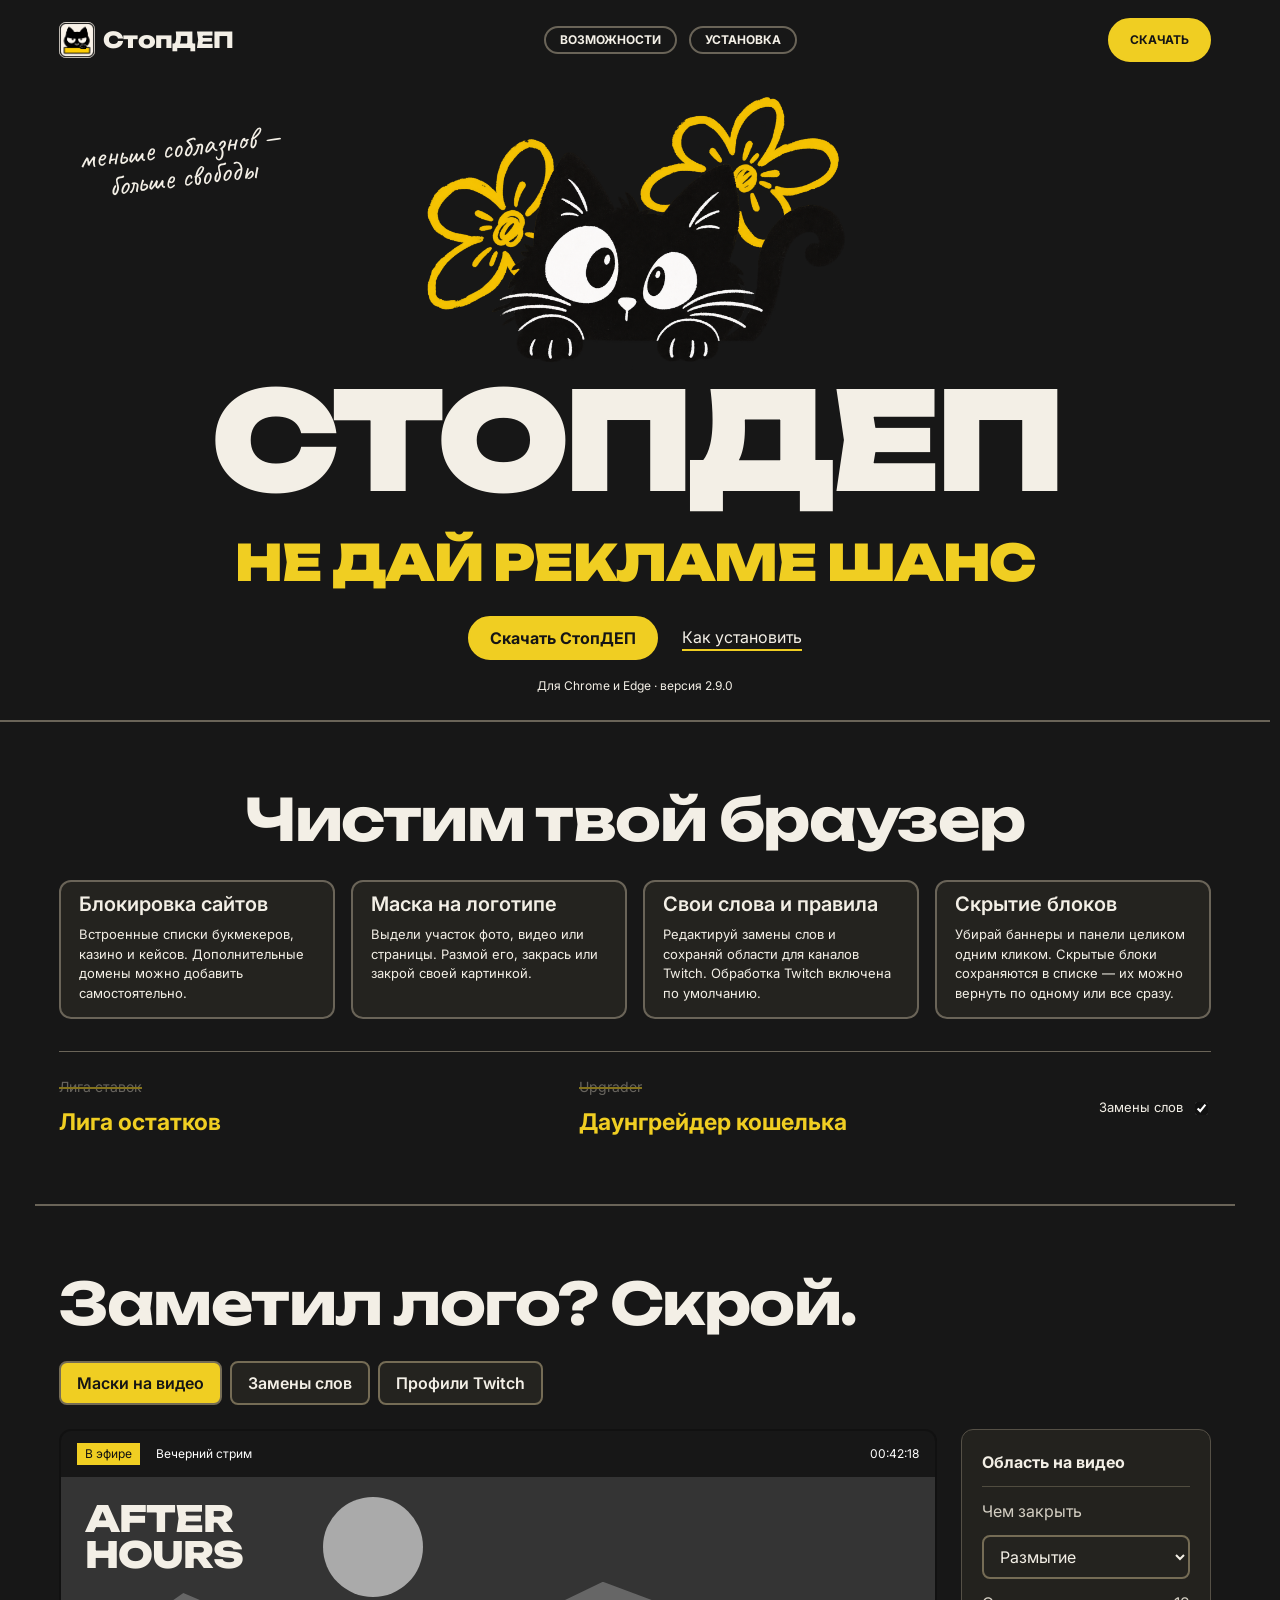
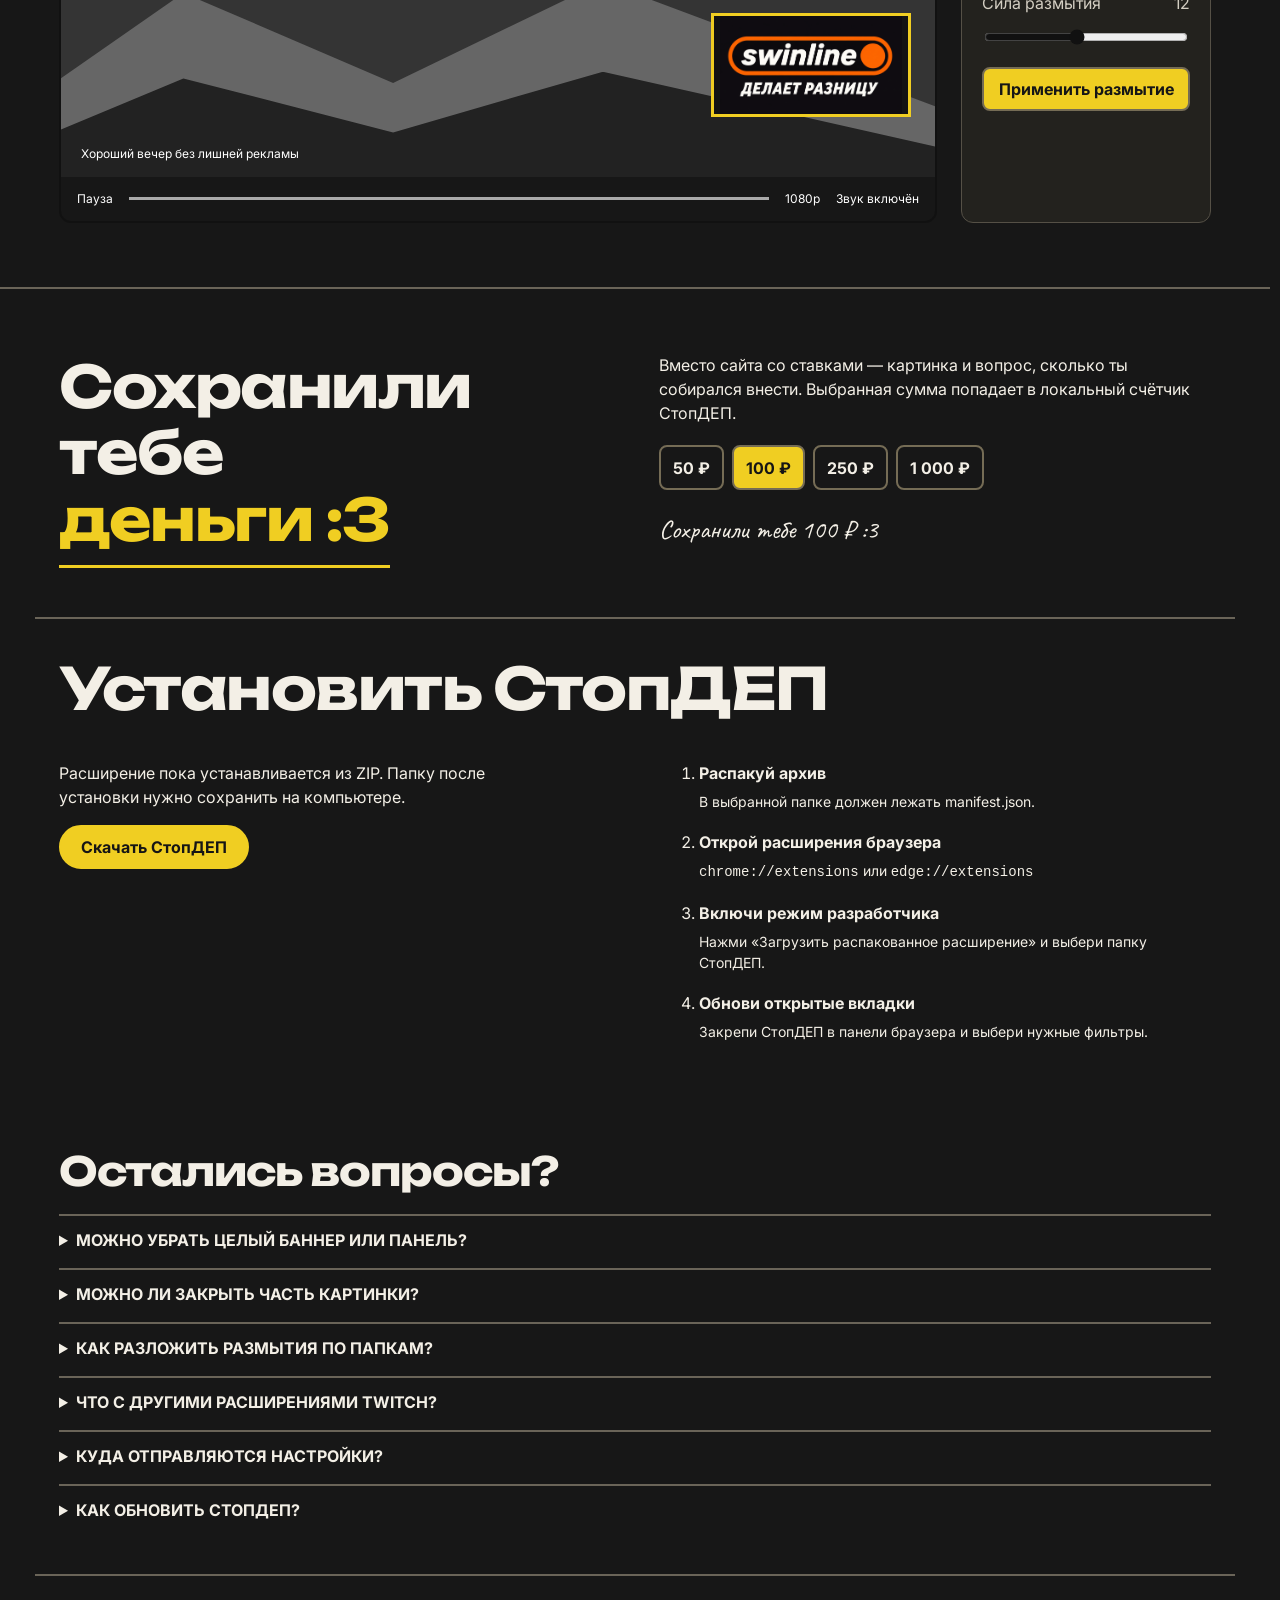
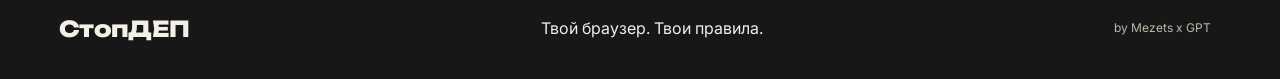
==== commit ec5e4bbb: "Обновление СтопДЕП 2.10.0" ====
--- a/docs/index.html
+++ b/docs/index.html
@@ -64,7 +64,7 @@
             <a class="button" href="StopDEP.zip" download>Скачать СтопДЕП</a
             ><a class="text-link" href="#install">Как установить</a>
           </div>
-          <small>Для Chrome и Edge · версия 2.8.3</small>
+          <small>Для Chrome и Edge · версия 2.9.0</small>
         </div>
         <div class="demo">
           <div class="browser-bar">
@@ -137,40 +137,13 @@
                   Twitch включена по умолчанию.
                 </p>
               </article>
-            </div>
-          </div>
-        </div>
-      </section>
-      <section class="area-organization wrap">
-        <h2>Области по папкам</h2>
-        <p class="organization-intro">
-          Назови маски так, чтобы сразу находить нужную. Собери их в папки и переноси
-          несколько областей за один раз.
-        </p>
-        <div class="organization-grid">
-          <article>
-            <h3>Свои названия</h3>
-            <p>
-              Переименовывай области и папки. Поиск находит маски по названию, папке,
-              сайту, файлу или дате.
-            </p>
-          </article>
-          <article>
-            <h3>Перенос одним выбором</h3>
-            <p>
-              Отметь нужные области или выбери все и укажи папку. При удалении папки маски
-              остаются в «Без папки».
-            </p>
-          </article>
-          <article>
-            <h3>Всё в резервной копии</h3>
-            <p>
-              Экспортируй настройки, области и папки в JSON. Импорт восстанавливает
-              названия и распределение по папкам.
-            </p>
-          </article>
-        </div>
-      </section>
+<article><h3>Скрытие блоков</h3><p>Убирай баннеры и панели целиком одним кликом. Скрытые блоки сохраняются в списке — их можно вернуть по одному или все сразу.</p></article>
+            </div>
+          </div>
+        </div>
+      </section>
+
+      
       <section id="try" class="playground wrap">
         <h2>Заметил лого? Скрой.</h2>
         <div class="play-tabs" aria-label="Демонстрации">
@@ -325,6 +298,14 @@
       <section class="faq wrap">
         <h2>Остались вопросы?</h2>
         <details>
+          <summary>Можно убрать целый баннер или панель?</summary>
+          <p>
+            Да. Во вкладке «Фильтры» есть раздел «Скрытые блоки». Выбери элемент на
+            странице кликом. Вернуть его можно из списка скрытого. Если сайт существенно
+            изменит разметку, может потребоваться выбрать блок заново.
+          </p>
+        </details>
+        <details>
           <summary>Можно ли закрыть часть картинки?</summary>
           <p>
             Да. Выбери файл в «Загруженных изображениях» или выдели область прямо на
@@ -342,7 +323,7 @@
         <details>
           <summary>Что с другими расширениями Twitch?</summary>
           <p>
-            Обработка Twitch включена по умолчанию. Если ты уже отключал её, твой выбор
+            Для каждого канала можно отдельно настроить скрытие баннеров, области и блоки во вкладке Twitch. Обработка Twitch включена по умолчанию. Если ты уже отключал её, твой выбор
             сохранится. Переключатель находится в настройках. Для поиска конфликтов есть
             диагностика.
           </p>
--- a/docs/enhancements.css
+++ b/docs/enhancements.css
@@ -404,4 +404,316 @@
   }
 }
 
-.site-credit { font-size: 12px; color: #bcb7aa; white-space: nowrap; }
+.site-credit {
+  font-size: 12px;
+  color: #bcb7aa;
+  white-space: nowrap;
+}
+.cleanup {
+  padding-block: 64px;
+  border-top: 1px solid #514d40;
+}
+.cleanup-heading {
+  display: flex;
+  align-items: center;
+  justify-content: space-between;
+  gap: 24px;
+}
+.cleanup h2 {
+  text-transform: none;
+  font-size: clamp(30px, 4.3vw, 52px);
+  max-width: 850px;
+}
+.cleanup-heading p {
+  color: #c8c3b6;
+  max-width: 48ch;
+}
+.cleanup-cat {
+  width: 130px;
+  height: 150px;
+  object-fit: cover;
+  object-position: top;
+  border-radius: 50% 50% 12px 12px;
+  transform: rotate(7deg);
+}
+.cleanup-tabs {
+  display: flex;
+  gap: 8px;
+  margin: 28px 0 20px;
+}
+.cleanup button {
+  font: inherit;
+  cursor: pointer;
+  border: 1px solid #756c55;
+  border-radius: 8px;
+  padding: 10px 16px;
+  background: transparent;
+  color: #f3efe6;
+  min-height: 44px;
+}
+.cleanup-tabs button[aria-pressed='true'] {
+  background: var(--yellow);
+  color: #171717;
+  border-color: var(--yellow);
+}
+.comparison {
+  height: 360px;
+  position: relative;
+  border: 1px solid #615a48;
+  border-radius: 12px;
+  overflow: hidden;
+  background: #24241f;
+}
+.compare-scene {
+  position: absolute;
+  inset: 0;
+}
+.reading-content {
+  padding: 60px 8%;
+}
+.reading-content small,
+.sandbox-post small {
+  color: #b4b094;
+  letter-spacing: 0.08em;
+  font-size: 11px;
+}
+.reading-content h3 {
+  font-size: clamp(24px, 3vw, 38px);
+  line-height: 1.15;
+  margin: 20px 0;
+}
+.reading-content p {
+  color: #c8c3b6;
+  line-height: 1.6;
+}
+.reading-lines {
+  height: 3px;
+  width: 60%;
+  background: #57574a;
+  box-shadow: 0 14px #45453c, 0 28px #45453c;
+}
+.noisy-scene {
+  clip-path: inset(0 calc(100% - var(--split)) 0 0);
+  background: #24241f;
+}
+.demo-label {
+  position: absolute;
+  top: 14px;
+  right: 18px;
+  font-size: 12px;
+  color: #d5d0c1;
+}
+.noisy-scene .demo-label {
+  left: 18px;
+  right: auto;
+}
+.comparison-ad {
+  position: absolute;
+  background: #665330;
+  border: 1px solid #b99d52;
+  border-radius: 8px;
+  padding: 18px;
+  font-weight: 700;
+  width: 240px;
+  max-width: 68%;
+}
+.comparison-ad span {
+  display: block;
+  font-size: 12px;
+  font-weight: 400;
+  margin-top: 8px;
+}
+.ad-top {
+  right: 24px;
+  top: 70px;
+  transform: rotate(3deg);
+}
+.ad-bottom {
+  left: 32px;
+  bottom: 24px;
+  background: #493c47;
+  border-color: #82647a;
+}
+.comparison-divider {
+  position: absolute;
+  top: 0;
+  bottom: 0;
+  left: var(--split);
+  width: 2px;
+  background: var(--yellow);
+  pointer-events: none;
+}
+.comparison-divider span {
+  position: absolute;
+  top: 45%;
+  left: -19px;
+  background: var(--yellow);
+  color: #171717;
+  width: 40px;
+  height: 40px;
+  border-radius: 50%;
+  display: grid;
+  place-items: center;
+}
+.compare-control {
+  display: grid;
+  grid-template-columns: 1fr auto;
+  gap: 8px;
+  margin-top: 16px;
+  font-size: 13px;
+}
+.compare-control input {
+  grid-column: 1/-1;
+  grid-row: 2;
+  accent-color: var(--yellow);
+  width: 100%;
+}
+.compare-control output {
+  color: #d4c778;
+}
+.block-sandbox {
+  display: grid;
+  grid-template-columns: minmax(0, 1fr) 240px;
+  gap: 24px;
+  border: 1px solid #615a48;
+  border-radius: 12px;
+  padding: 24px;
+  background: #20201c;
+}
+.sandbox-feed {
+  display: grid;
+  gap: 16px;
+}
+.sandbox-post {
+  padding: 8px;
+}
+.sandbox-post h3 {
+  font-size: 24px;
+  line-height: 1.25;
+  margin: 12px 0;
+}
+.sandbox-post p {
+  color: #c8c3b6;
+  font-size: 14px;
+}
+.cleanup .removable-ad {
+  border: 1px dashed #b5a04d;
+  background: #383323;
+  text-align: left;
+  padding: 18px;
+  color: #f1df8d;
+}
+.removable-ad span {
+  display: block;
+  margin-top: 8px;
+  color: #c8c3b6;
+  font-size: 12px;
+}
+.sandbox-aside {
+  display: flex;
+  flex-direction: column;
+  justify-content: center;
+  align-items: center;
+  text-align: center;
+}
+.sandbox-aside img {
+  width: 100%;
+  max-width: 220px;
+  height: 150px;
+  object-fit: contain;
+  transition: transform 0.3s;
+}
+.sandbox-aside.is-celebrating img {
+  transform: rotate(-7deg) translateY(-6px);
+}
+.compact-features {
+  display: grid;
+  grid-template-columns: 1fr 1fr;
+  gap: 32px;
+  margin: 30px 0;
+}
+.compact-features strong,
+.compact-features span {
+  display: block;
+}
+.compact-features span {
+  font-size: 14px;
+  color: #c8c3b6;
+  margin-top: 8px;
+}
+.demo-disclaimer {
+  display: block;
+  color: #b5b0a3;
+  font-size: 12px;
+}
+h2 {
+  text-transform: none;
+  font-weight: 700;
+  letter-spacing: -0.025em;
+}
+.feature-list h3 {
+  font-weight: 600;
+}
+.install,
+.faq {
+  padding-block: 36px;
+}
+@media (max-width: 650px) {
+  .cleanup {
+    padding-block: 40px;
+  }
+  .cleanup-cat {
+    width: 76px;
+    height: 100px;
+  }
+  .cleanup-heading {
+    gap: 12px;
+    align-items: flex-start;
+  }
+  .block-sandbox {
+    grid-template-columns: 1fr;
+    padding: 16px;
+  }
+  .sandbox-aside {
+    flex-direction: row;
+    flex-wrap: wrap;
+    gap: 12px;
+  }
+  .sandbox-aside img {
+    width: 90px;
+    height: 75px;
+  }
+  .comparison {
+    height: 340px;
+  }
+  .reading-content {
+    padding: 64px 24px;
+  }
+  .compact-features {
+    grid-template-columns: 1fr;
+    gap: 8px;
+  }
+  .comparison-ad {
+    width: 180px;
+    font-size: 14px;
+  }
+  .ad-top {
+    right: 12px;
+  }
+  .ad-bottom {
+    left: 16px;
+  }
+  .cleanup-tabs button {
+    flex: 1;
+    font-size: 14px;
+  }
+}
+@media (prefers-reduced-motion: reduce) {
+  .sandbox-aside img {
+    transition: none;
+  }
+}
+
+.static-examples{grid-template-columns:repeat(2,minmax(0,1fr));margin-top:28px}.static-examples .example-note{margin-top:16px;color:#d4c778;font-size:14px}@media(max-width:650px){.static-examples{grid-template-columns:1fr}}
+
+.feature-list{display:grid;grid-template-columns:repeat(4,minmax(0,1fr));gap:16px}.feature-list article{min-width:0;transform:none!important}.feature-list h3{font-size:20px;line-height:1.25}@media(max-width:1000px){.feature-list{grid-template-columns:repeat(2,minmax(0,1fr))}}@media(max-width:600px){.feature-list{grid-template-columns:1fr}}
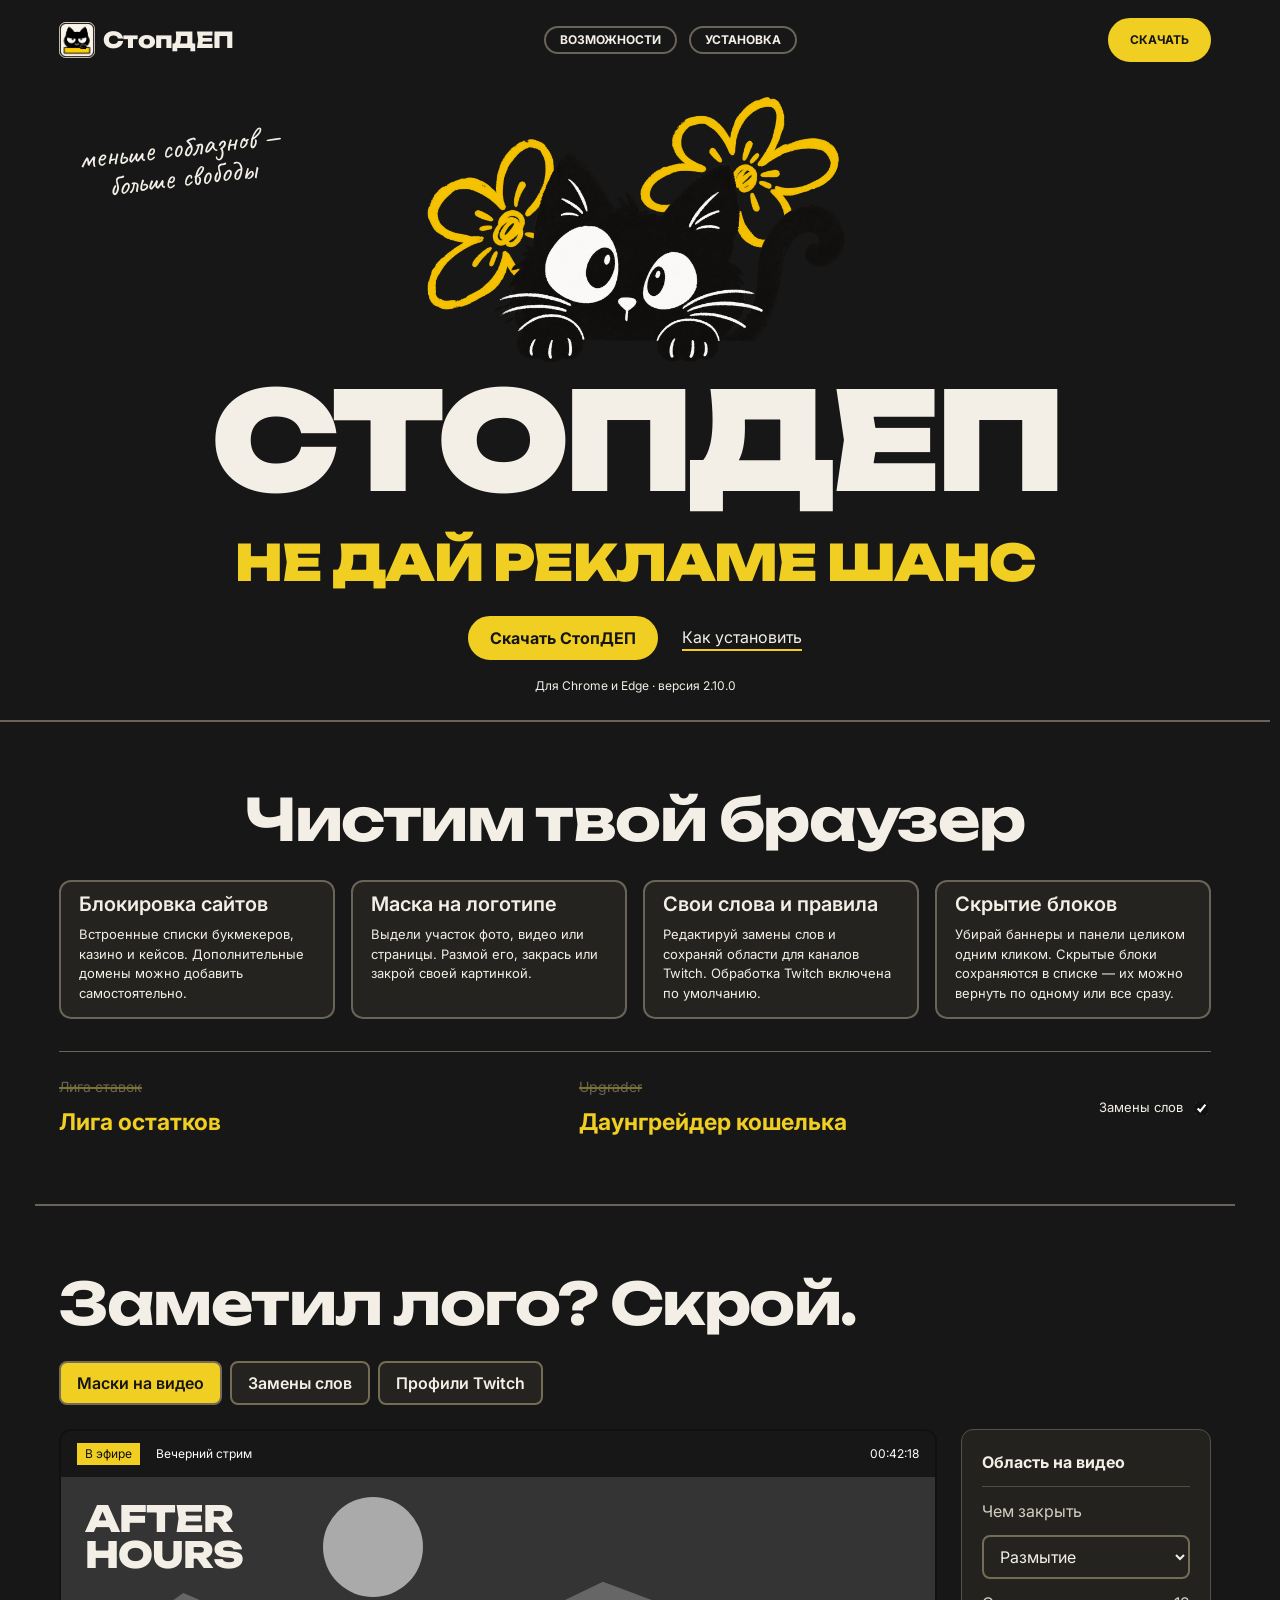
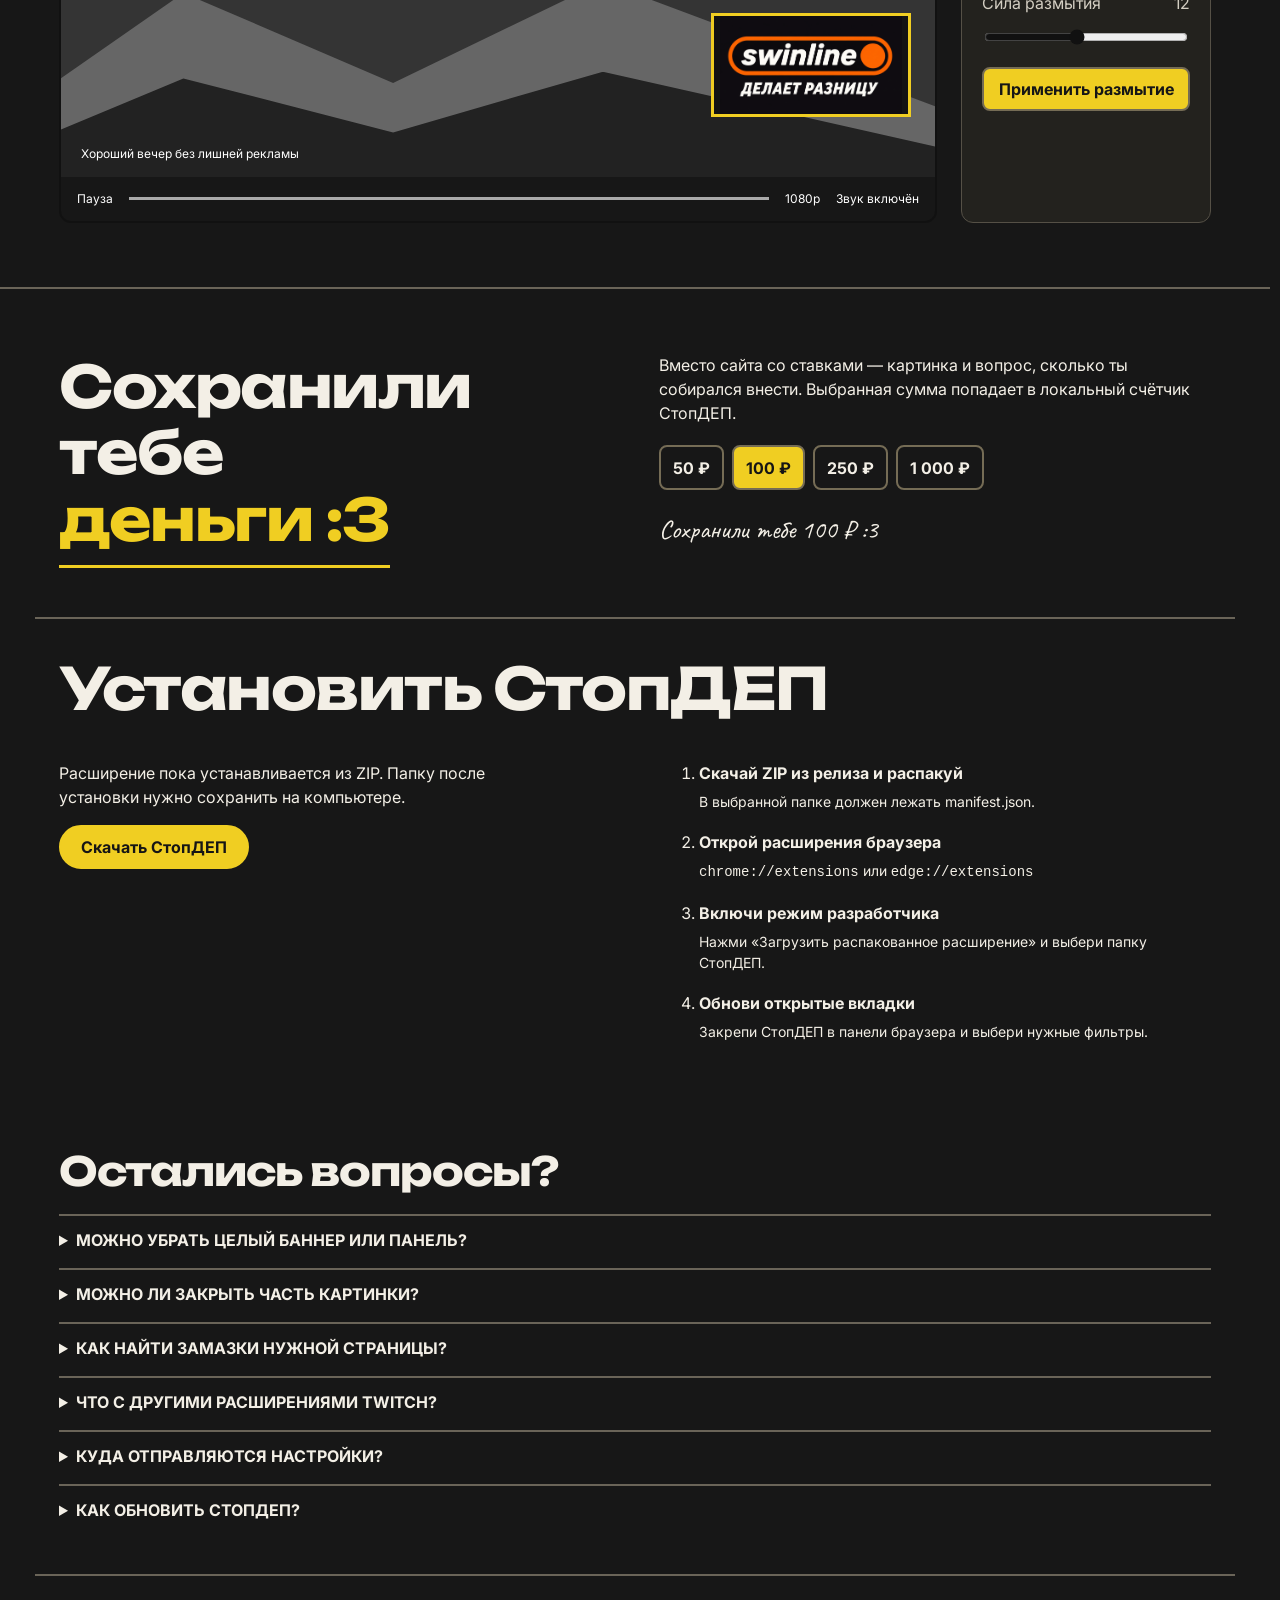
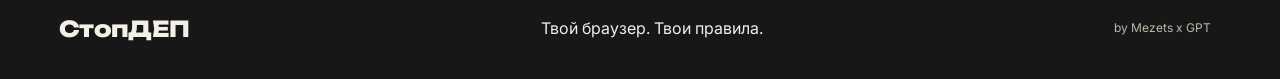
==== commit 59c5ce92: "Update index.html" ====
--- a/docs/index.html
+++ b/docs/index.html
@@ -42,7 +42,7 @@
       <nav aria-label="Навигация">
         <a href="#features">Возможности</a><a href="#install">Установка</a>
       </nav>
-      <a class="button small" href="StopDEP.zip" download>Скачать</a>
+      <a class="button small" href="https://github.com/Mezets/stopdep/releases/">Скачать</a>
     </header>
     <main id="main">
       <section class="hero wrap" data-enter>
@@ -61,10 +61,10 @@
             там, где ты смотришь и читаешь.
           </p>
           <div class="actions">
-            <a class="button" href="StopDEP.zip" download>Скачать СтопДЕП</a
+            <a class="button" href="https://github.com/Mezets/stopdep/releases/">Скачать СтопДЕП</a
             ><a class="text-link" href="#install">Как установить</a>
           </div>
-          <small>Для Chrome и Edge · версия 2.9.0</small>
+          <small>Для Chrome и Edge · версия 2.10.0</small>
         </div>
         <div class="demo">
           <div class="browser-bar">
@@ -273,11 +273,11 @@
               Расширение пока устанавливается из ZIP. Папку после установки нужно
               сохранить на компьютере.
             </p>
-            <a class="button" href="StopDEP.zip" download>Скачать СтопДЕП</a>
+            <a class="button" href="https://github.com/Mezets/stopdep/releases/">Скачать СтопДЕП</a>
           </div>
           <ol>
             <li>
-              <strong>Распакуй архив</strong>
+              <strong>Скачай ZIP из релиза и распакуй</strong>
               <p>В выбранной папке должен лежать manifest.json.</p>
             </li>
             <li>
@@ -312,14 +312,7 @@
             странице.
           </p>
         </details>
-        <details>
-          <summary>Как разложить размытия по папкам?</summary>
-          <p>
-            Во вкладке «Области» создай папку. Отметь маски и выбери её в «Переместить
-            выбранные…». Для одной области можно выбрать папку прямо в её карточке.
-            Названия областей редактируются там же.
-          </p>
-        </details>
+        <details><summary>Как найти замазки нужной страницы?</summary><p>Открой «Области → Сохранённые замазки». Выбери текущую страницу, все страницы или конкретный сайт / канал Twitch. Список формируется автоматически — создавать папки не нужно.</p></details>
         <details>
           <summary>Что с другими расширениями Twitch?</summary>
           <p>
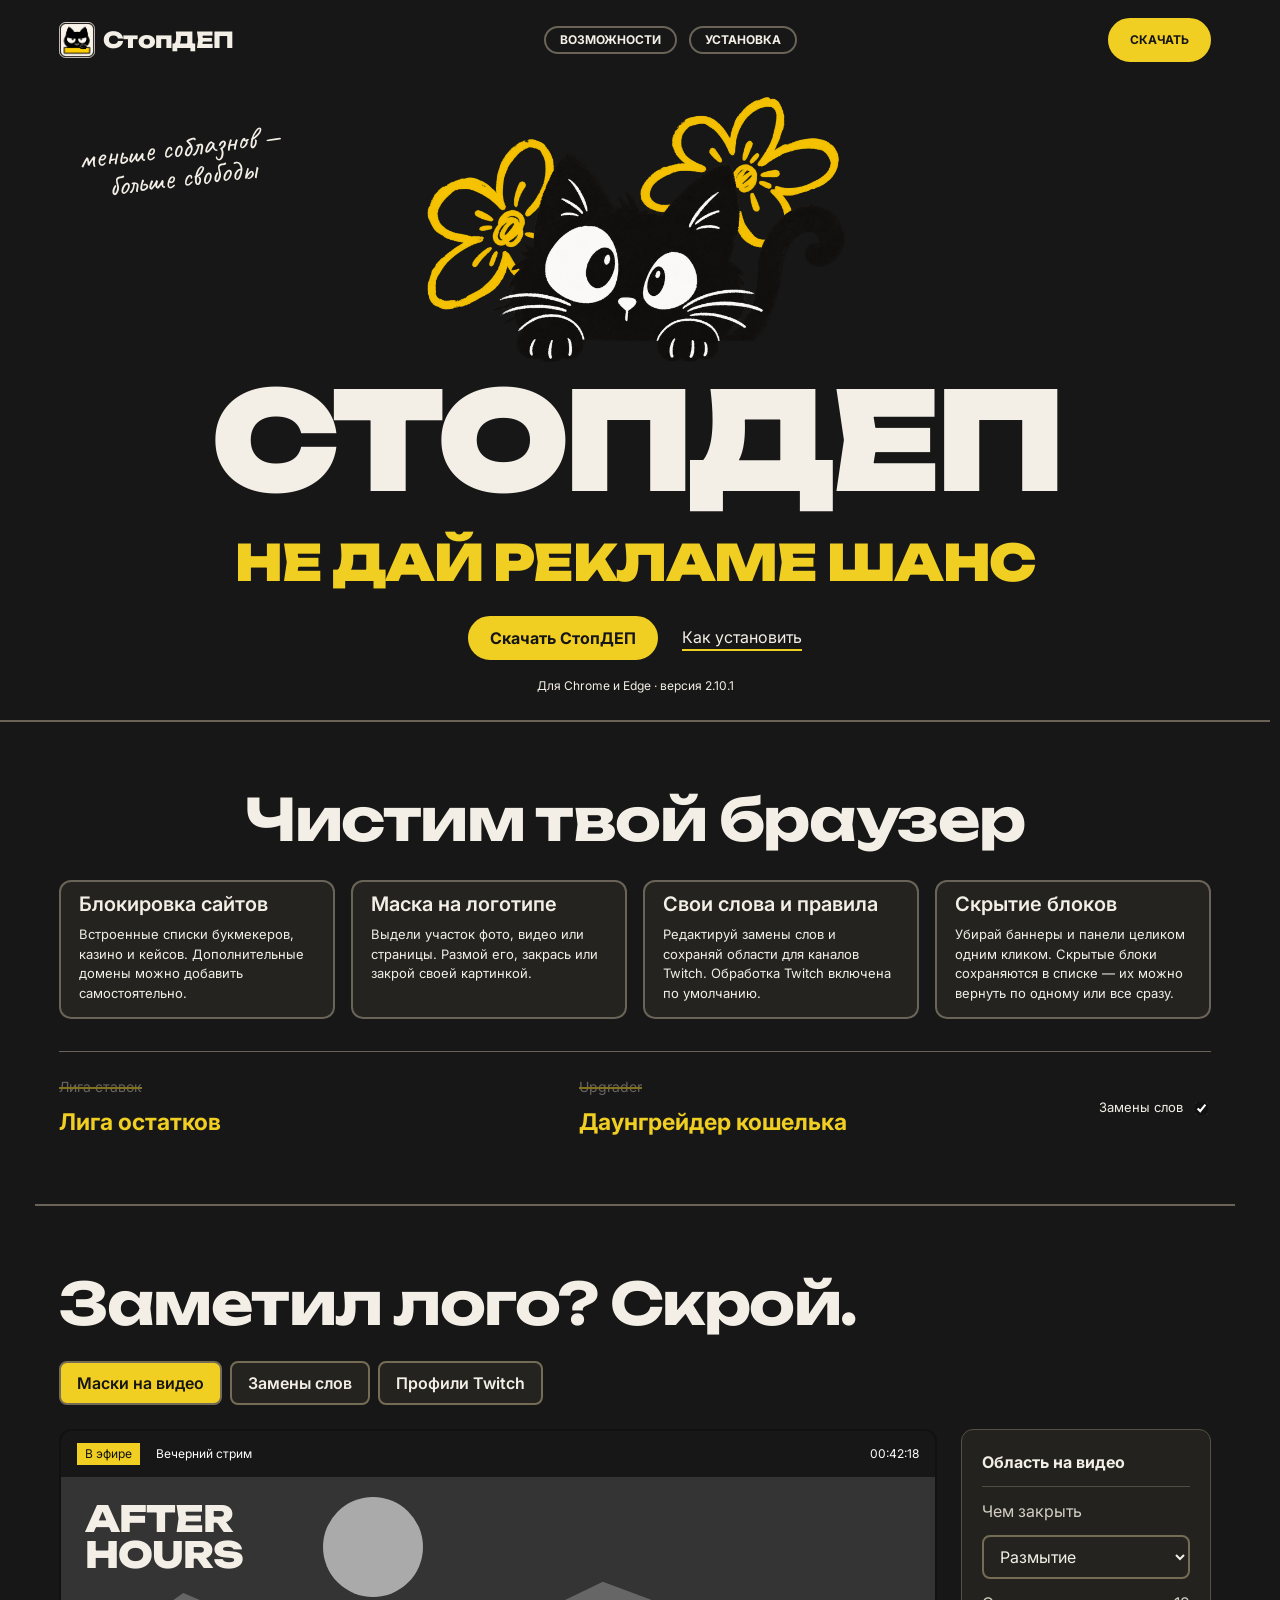
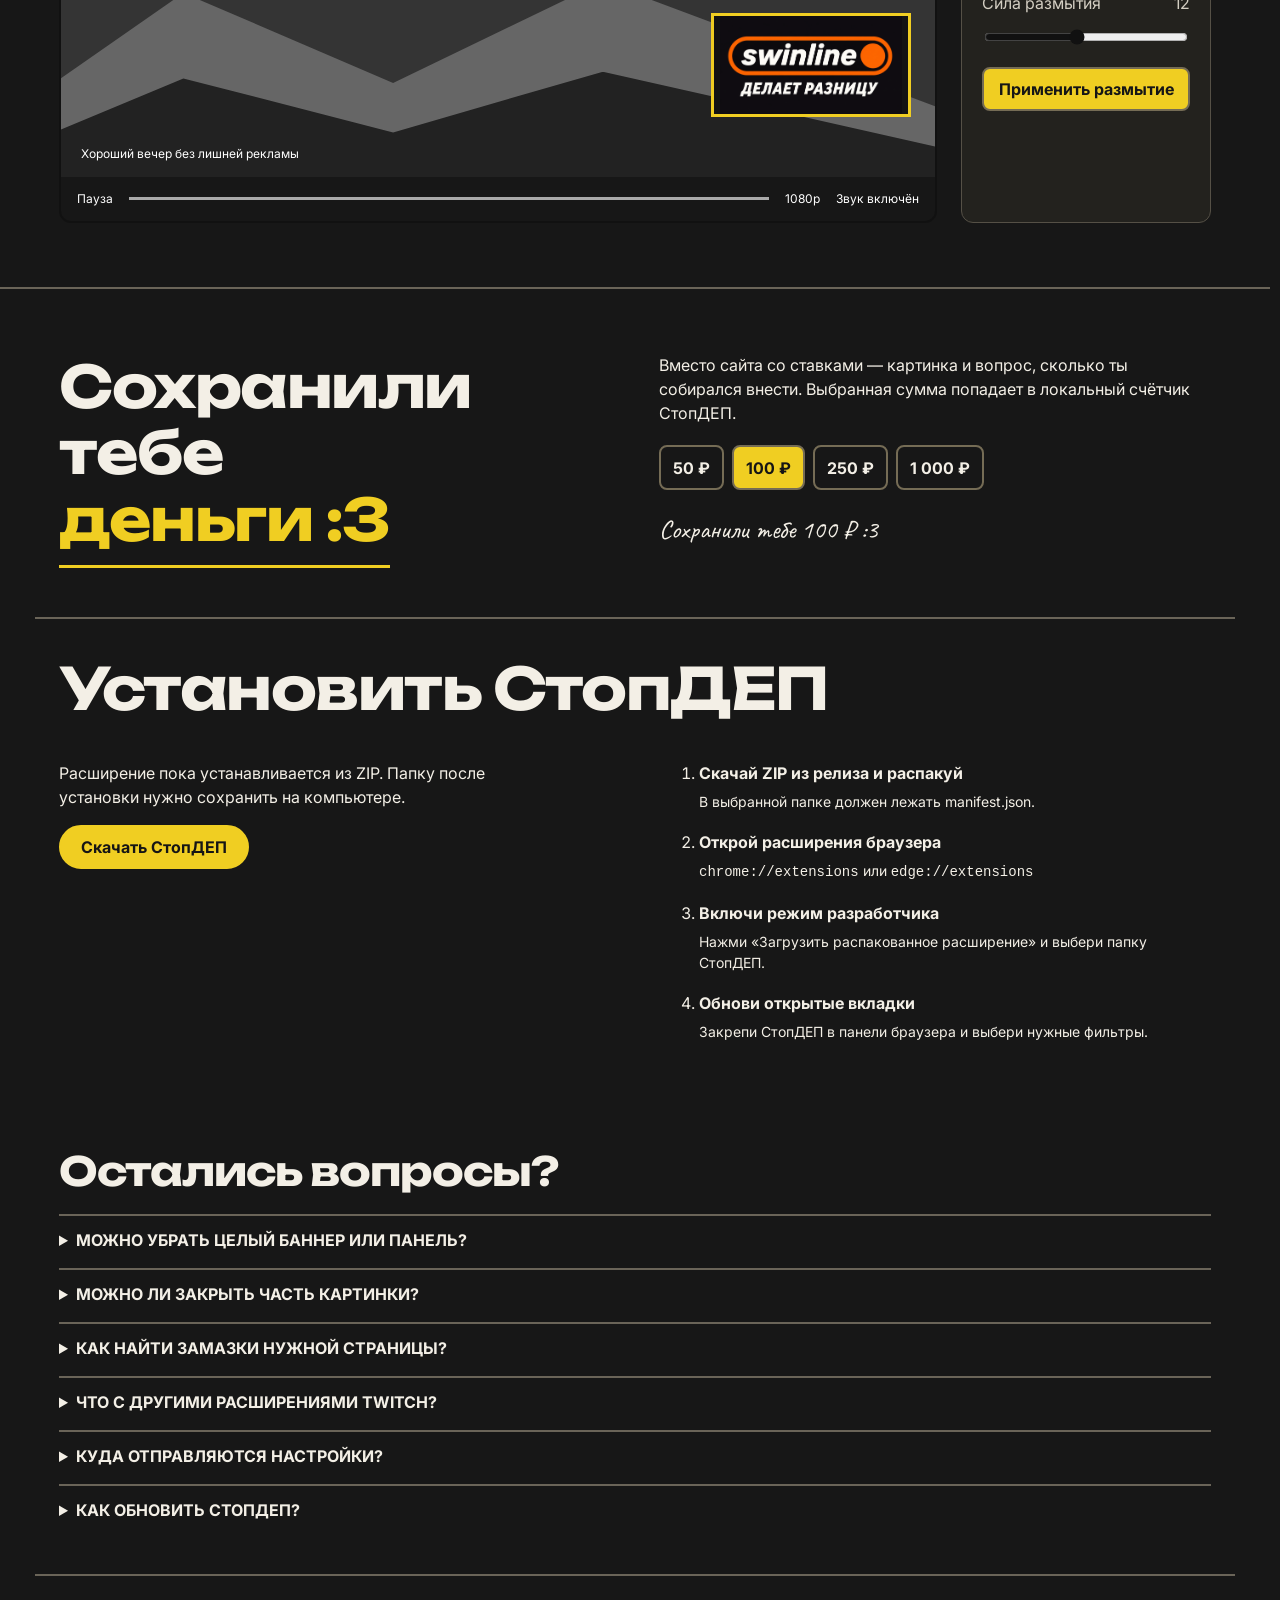
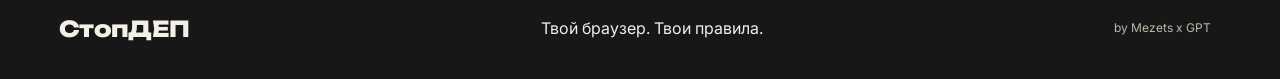
==== commit 1cbd357d: "Обновление 2.10.1: привязка замазок при смене режима плеера" ====
--- a/docs/index.html
+++ b/docs/index.html
@@ -64,7 +64,7 @@
             <a class="button" href="https://github.com/Mezets/stopdep/releases/">Скачать СтопДЕП</a
             ><a class="text-link" href="#install">Как установить</a>
           </div>
-          <small>Для Chrome и Edge · версия 2.10.0</small>
+          <small>Для Chrome и Edge · версия 2.10.1</small>
         </div>
         <div class="demo">
           <div class="browser-bar">
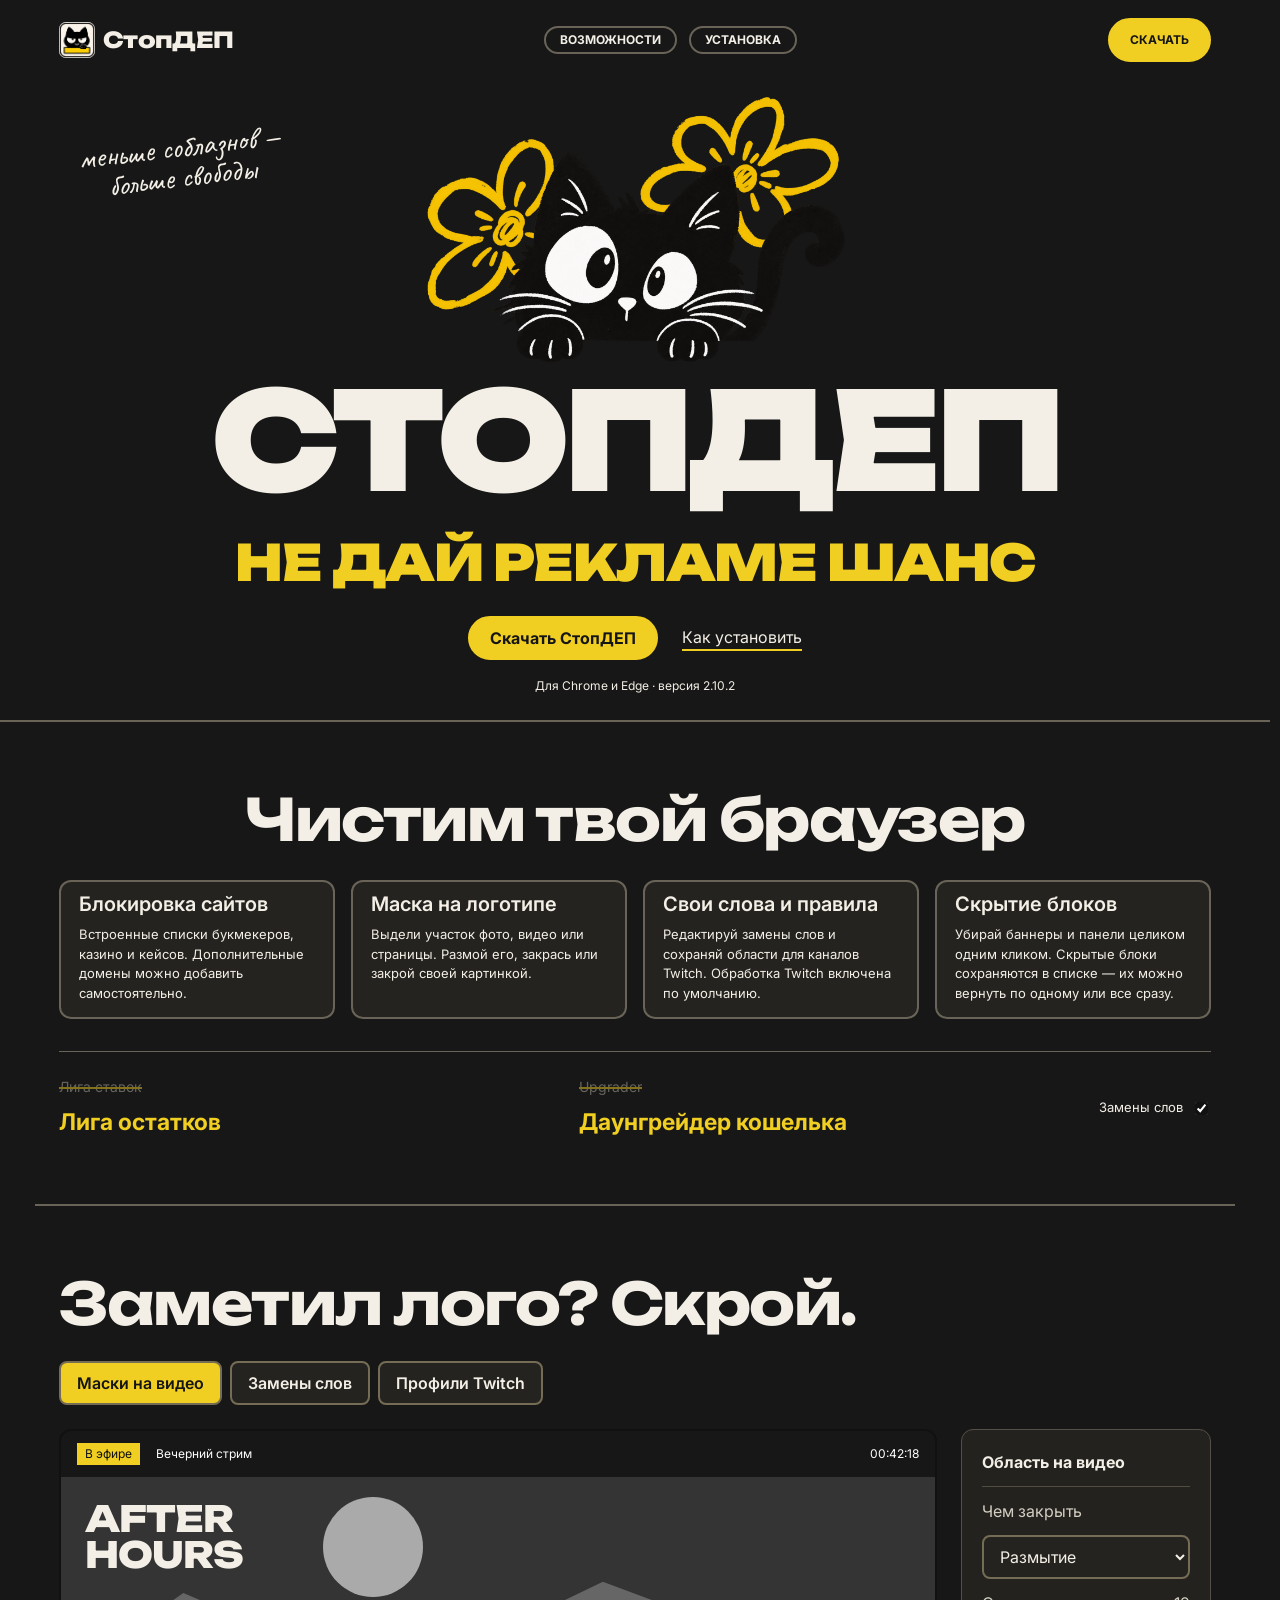
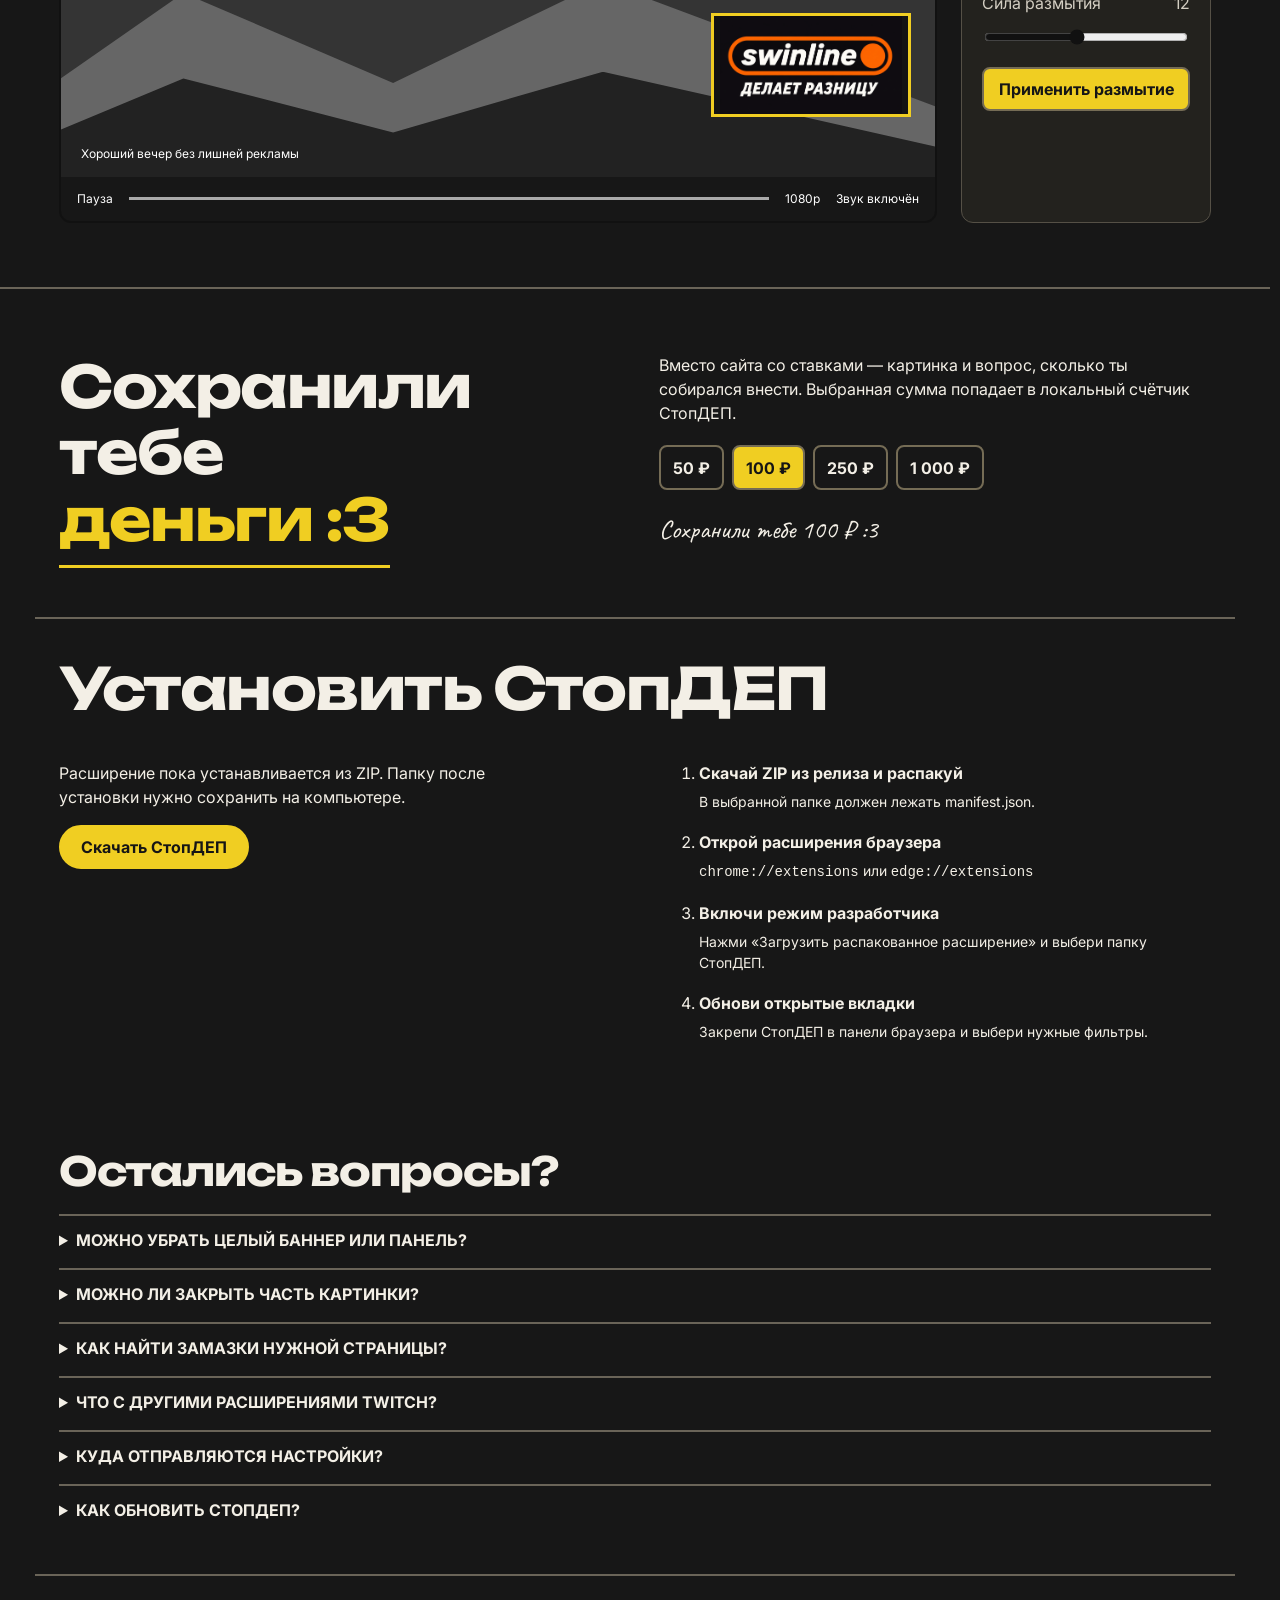
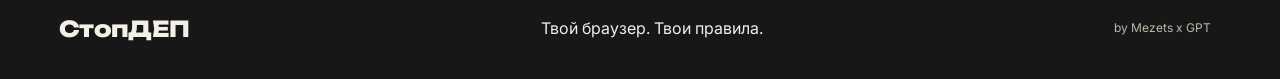
==== commit 72bd00ad: "2.10.2: обновили слои замазок, README и сайт" ====
--- a/docs/index.html
+++ b/docs/index.html
@@ -64,7 +64,7 @@
             <a class="button" href="https://github.com/Mezets/stopdep/releases/">Скачать СтопДЕП</a
             ><a class="text-link" href="#install">Как установить</a>
           </div>
-          <small>Для Chrome и Edge · версия 2.10.1</small>
+          <small>Для Chrome и Edge · версия 2.10.2</small>
         </div>
         <div class="demo">
           <div class="browser-bar">
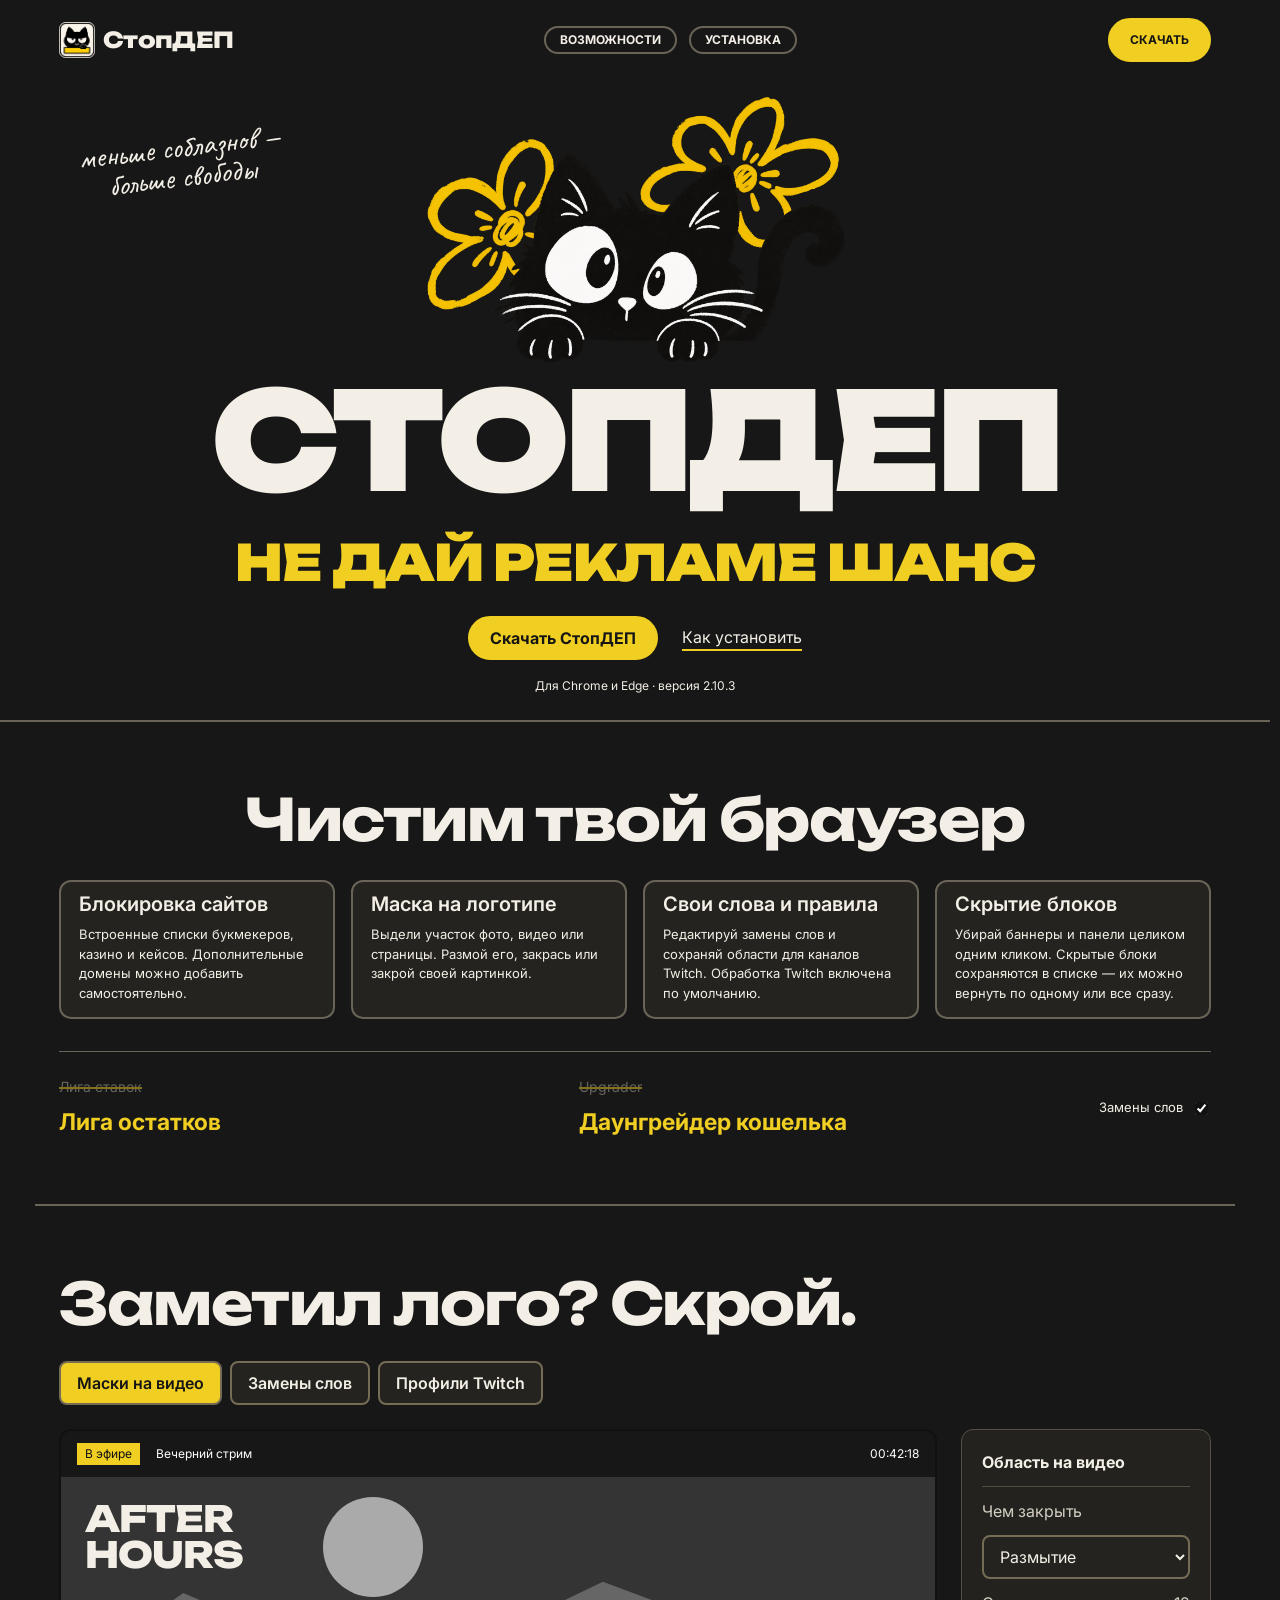
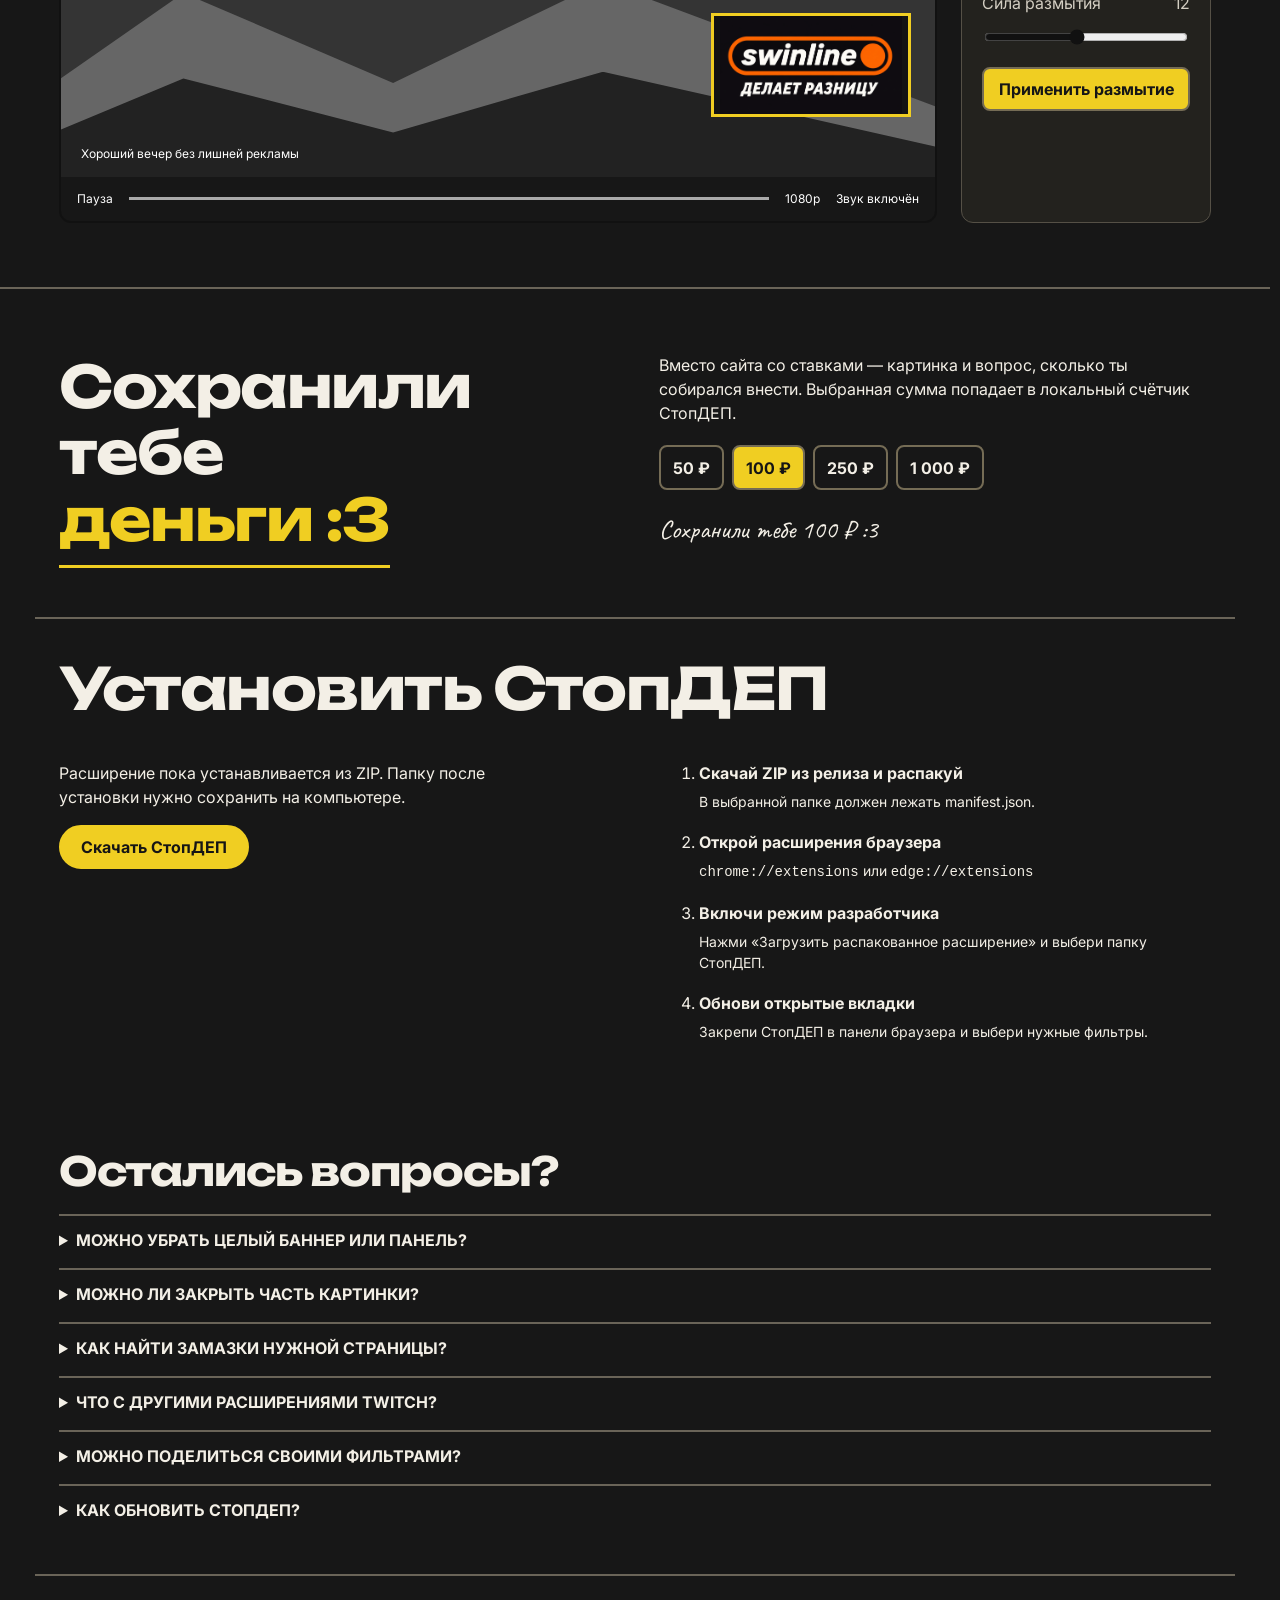
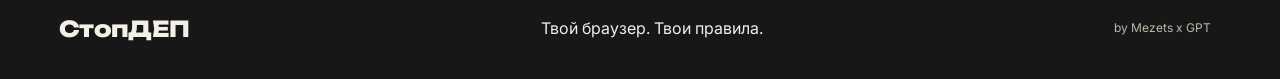
==== commit 42c5226d: "2.10.3" ====
--- a/docs/index.html
+++ b/docs/index.html
@@ -64,7 +64,7 @@
             <a class="button" href="https://github.com/Mezets/stopdep/releases/">Скачать СтопДЕП</a
             ><a class="text-link" href="#install">Как установить</a>
           </div>
-          <small>Для Chrome и Edge · версия 2.10.2</small>
+          <small>Для Chrome и Edge · версия 2.10.3</small>
         </div>
         <div class="demo">
           <div class="browser-bar">
@@ -322,9 +322,9 @@
           </p>
         </details>
         <details>
-          <summary>Куда отправляются настройки?</summary>
-          <p>
-            Маски и параметры хранятся в профиле браузера. Картинки на странице блокировки
+          <summary>Можно поделиться своими фильтрами?</summary>
+          <p>
+            В настройках есть «Экспорт общих фильтров»: JSON с замазками и скрытыми блоками для импорта другими пользователями. Полная резервная копия сохраняется отдельно. Маски и параметры хранятся в профиле браузера. Картинки на странице блокировки
             загружаются из Pinterest и зависят от его доступности.
           </p>
         </details>
